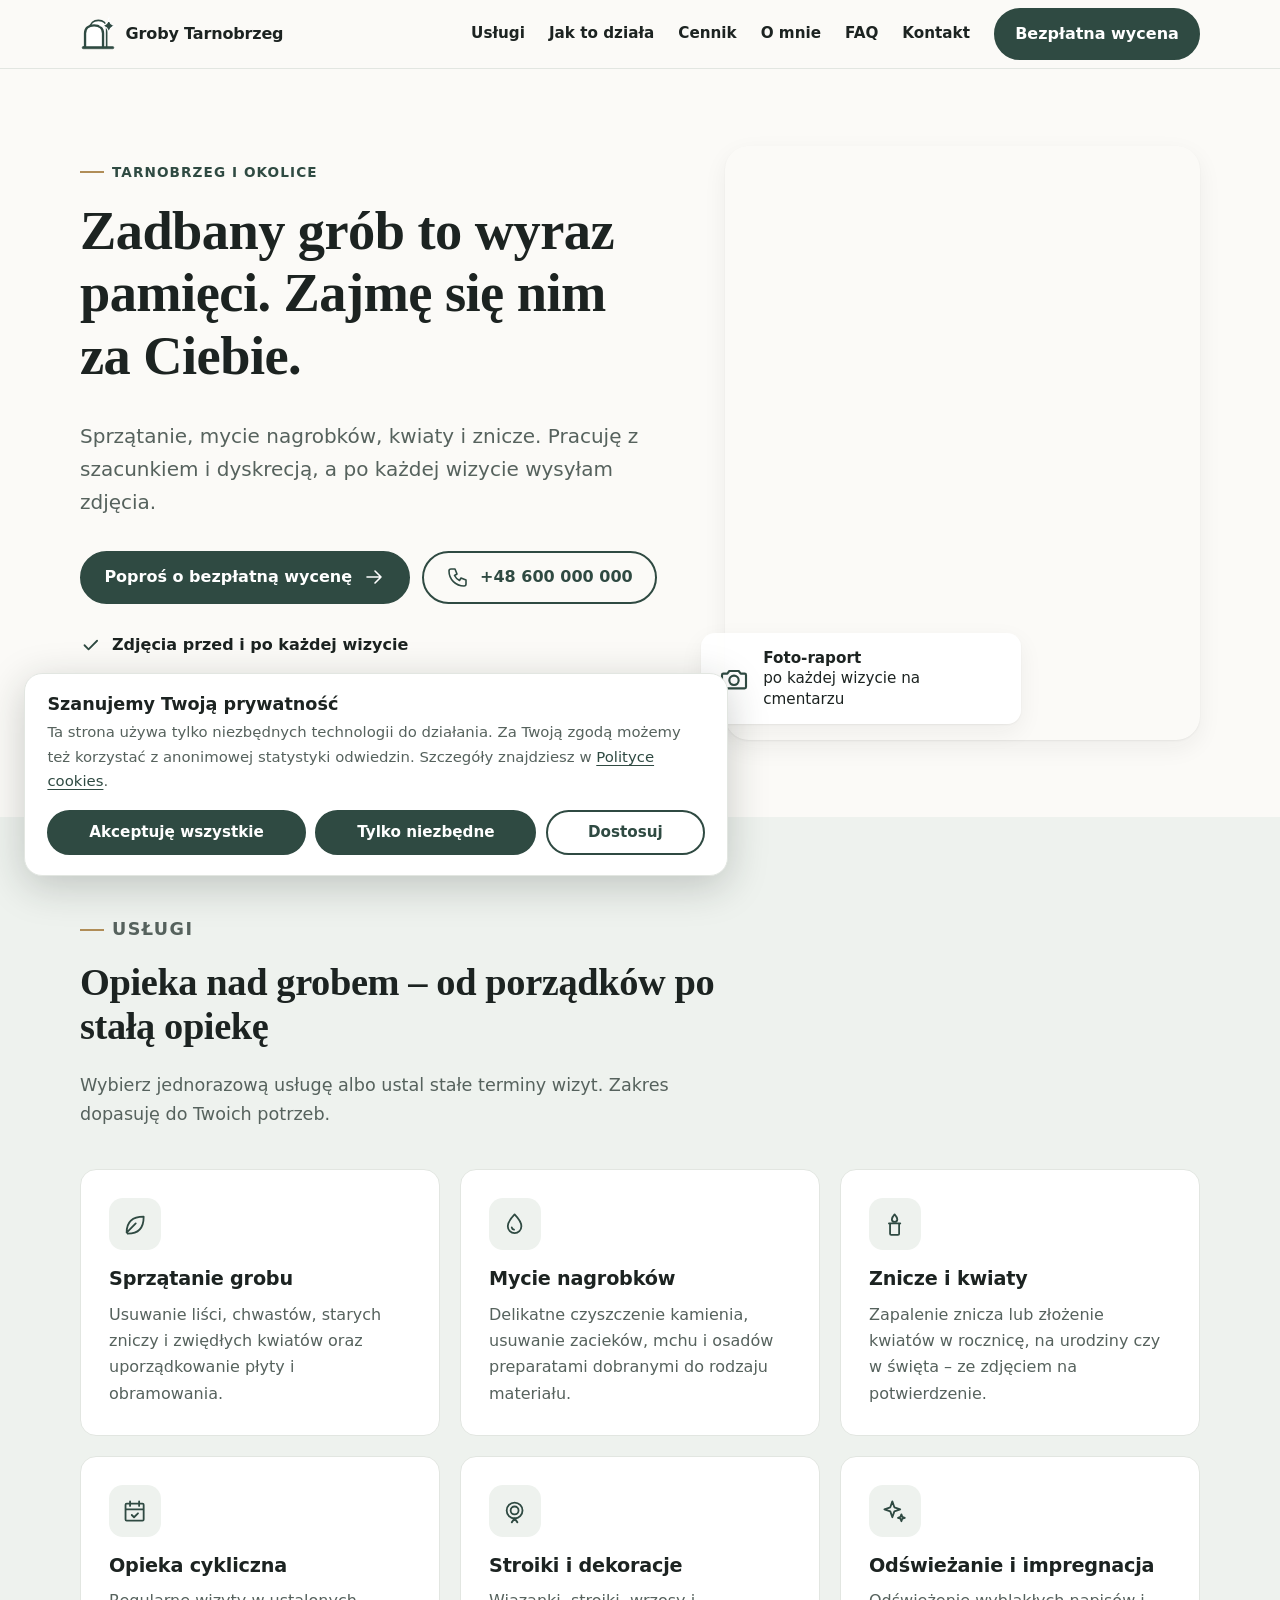
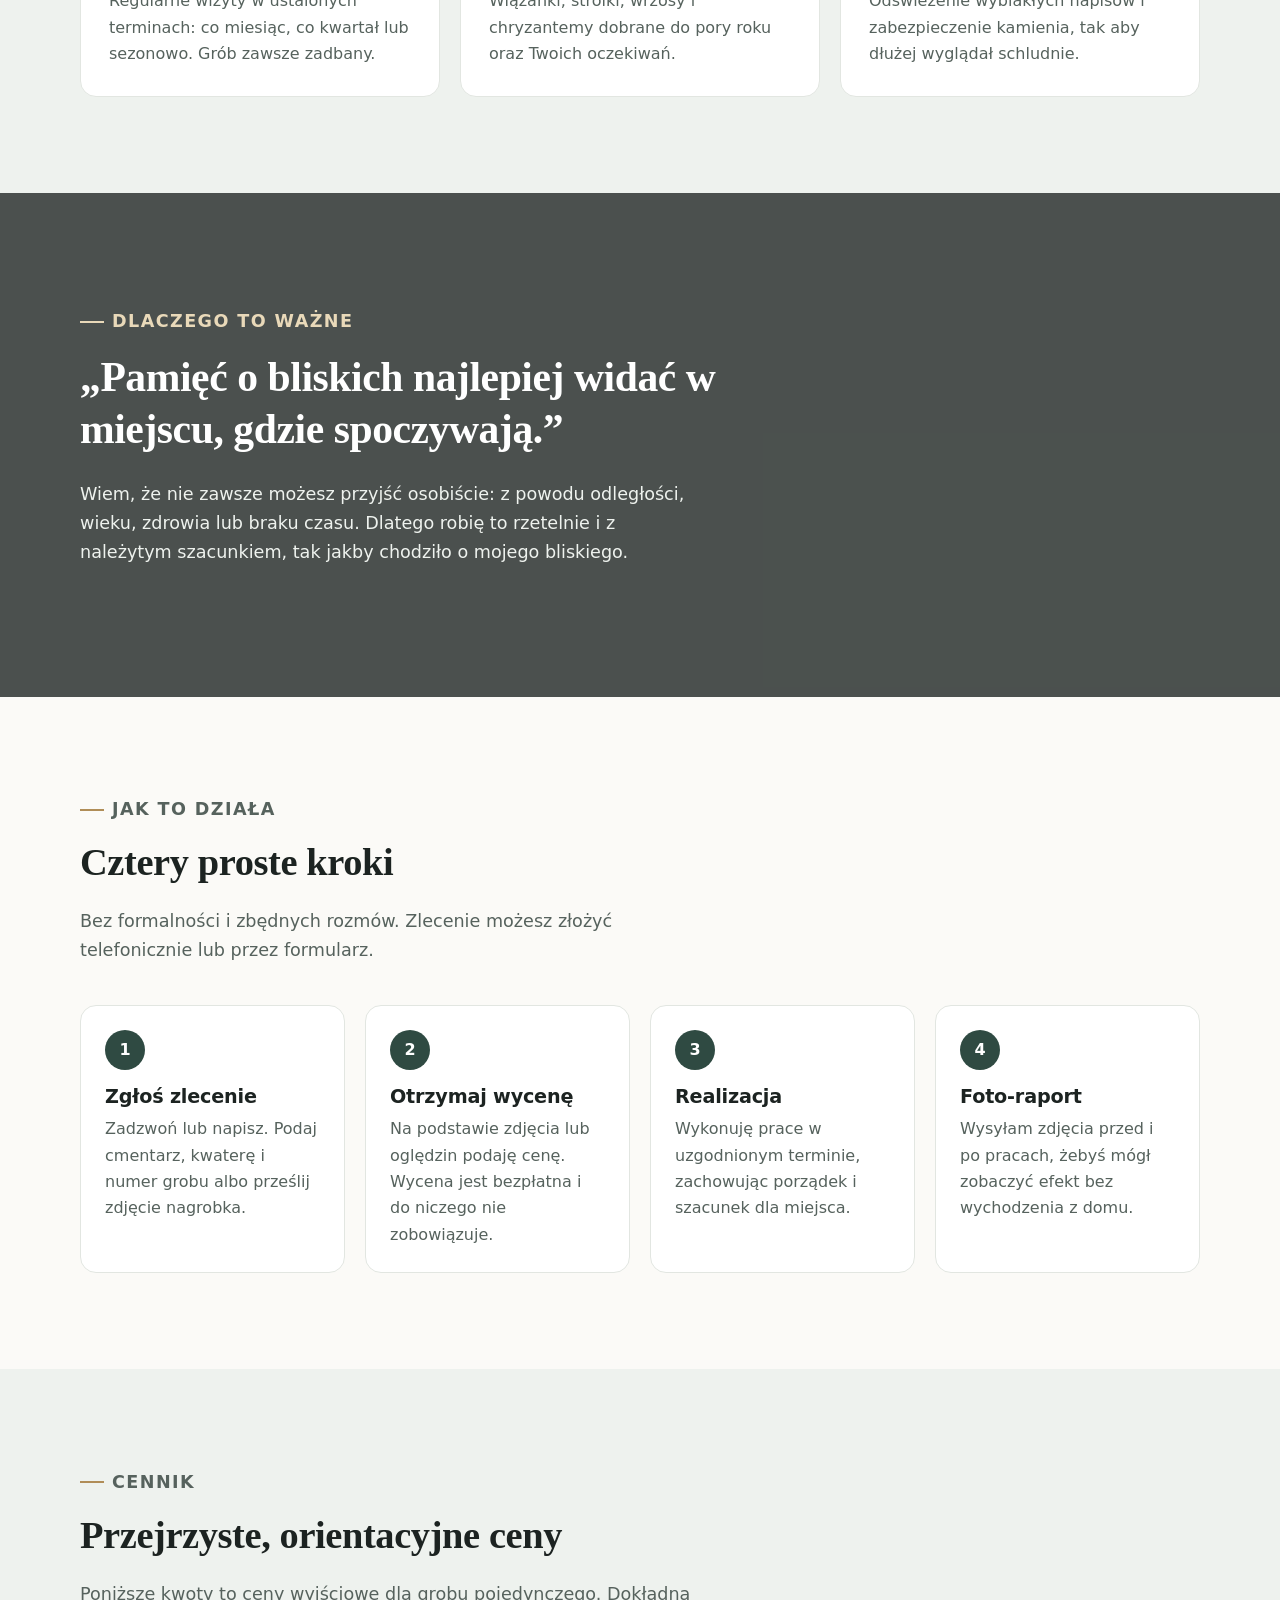
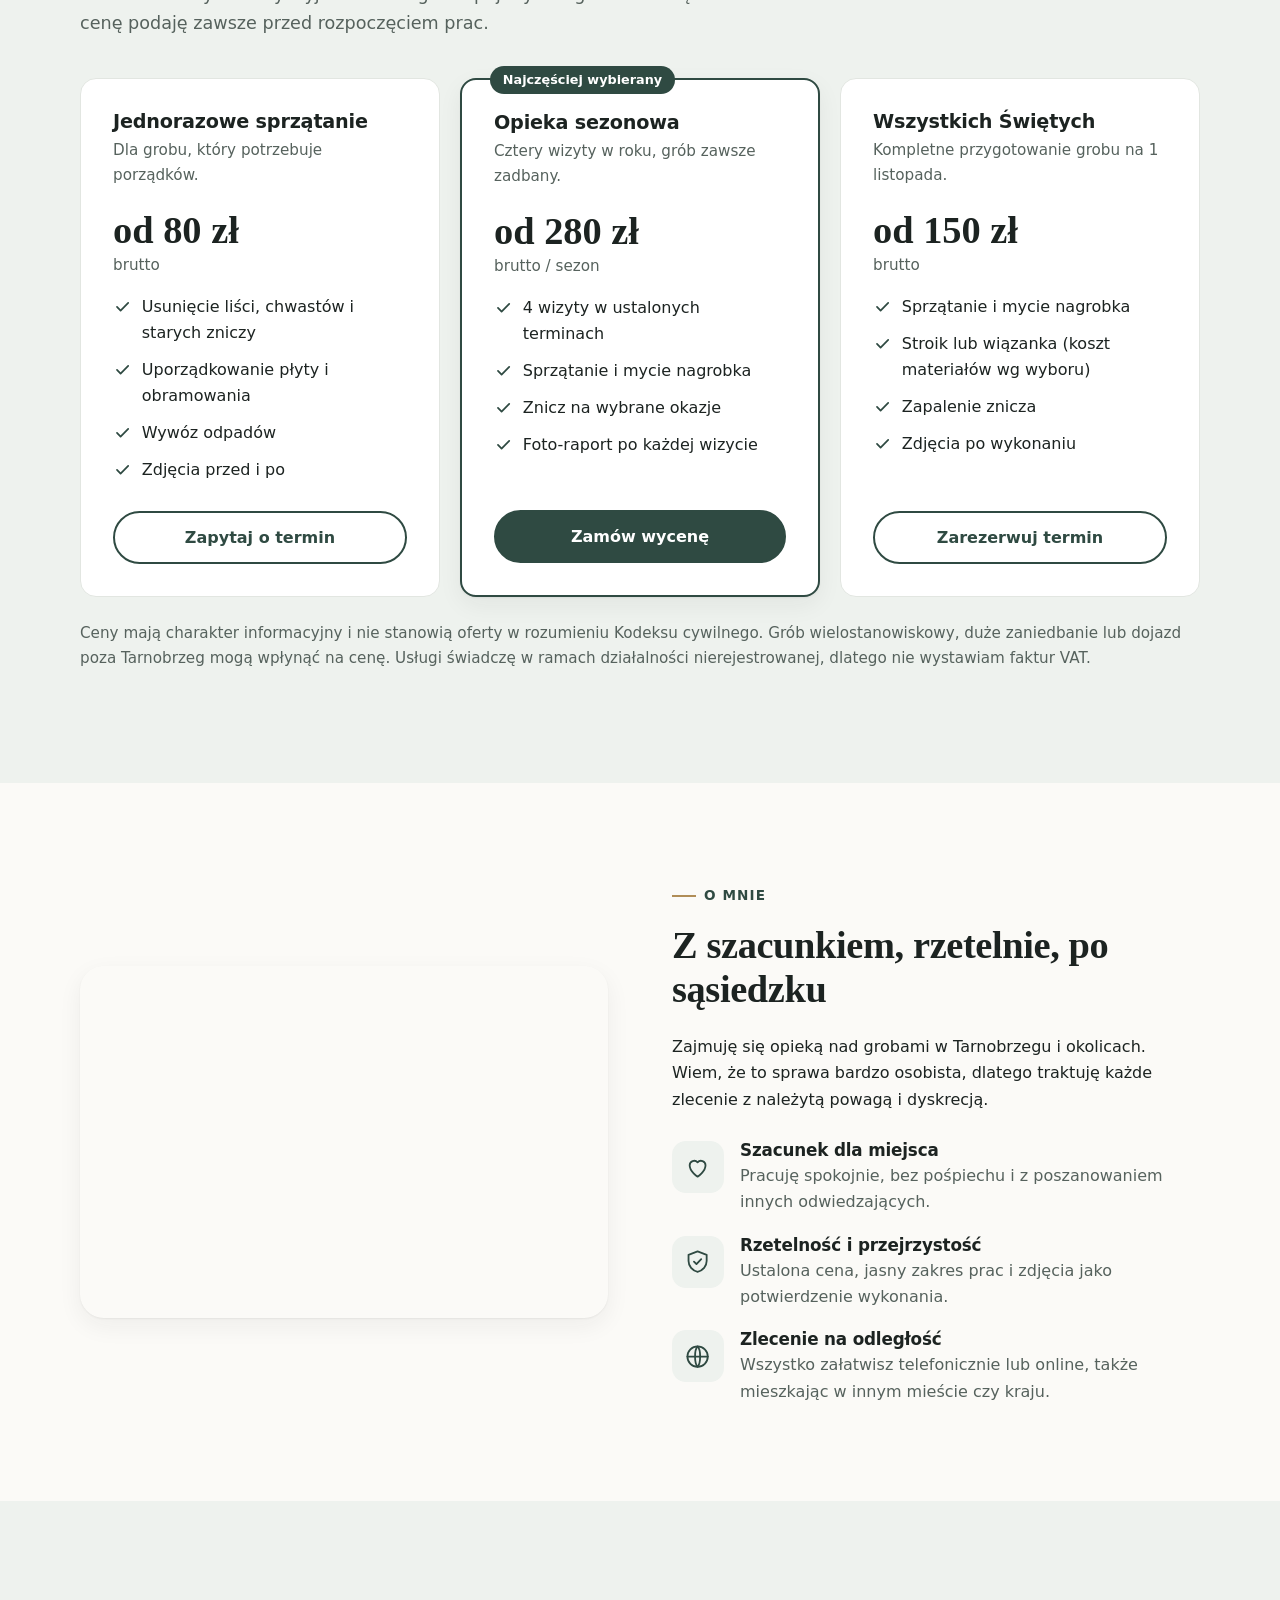
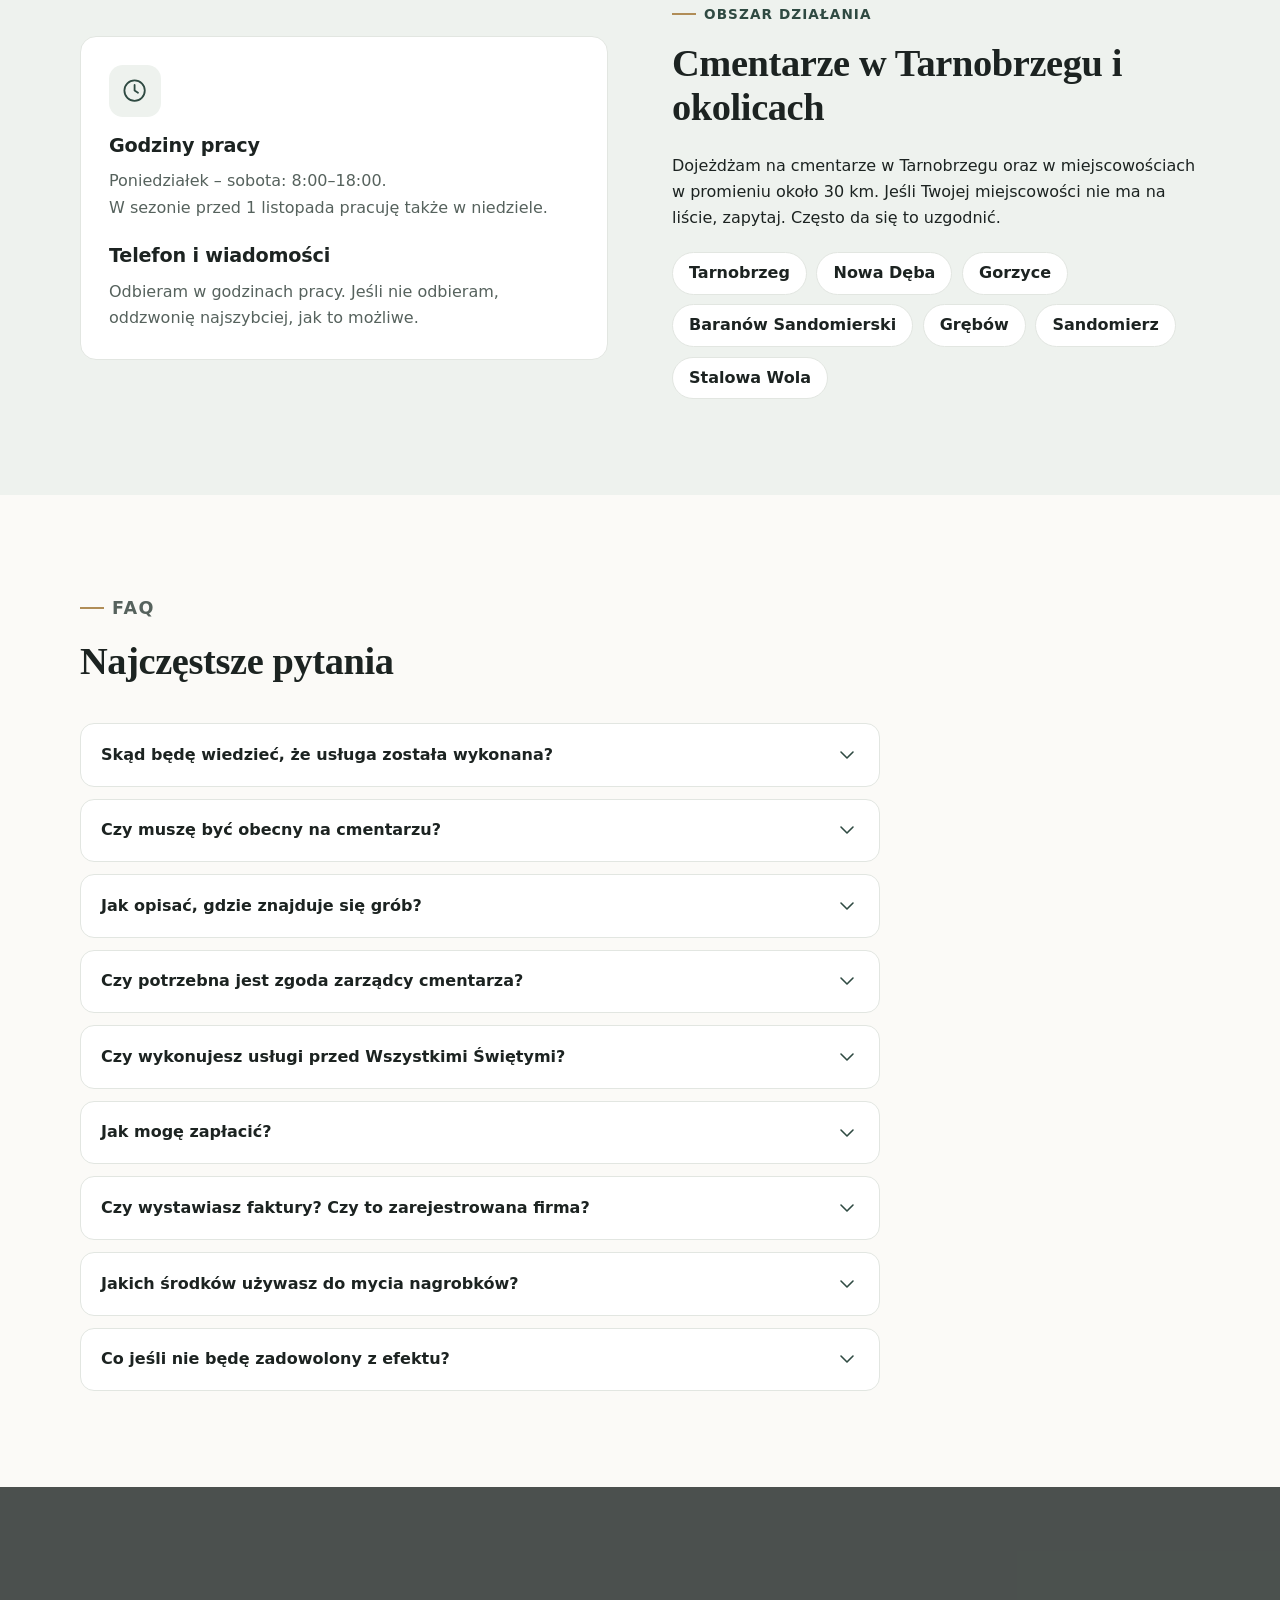
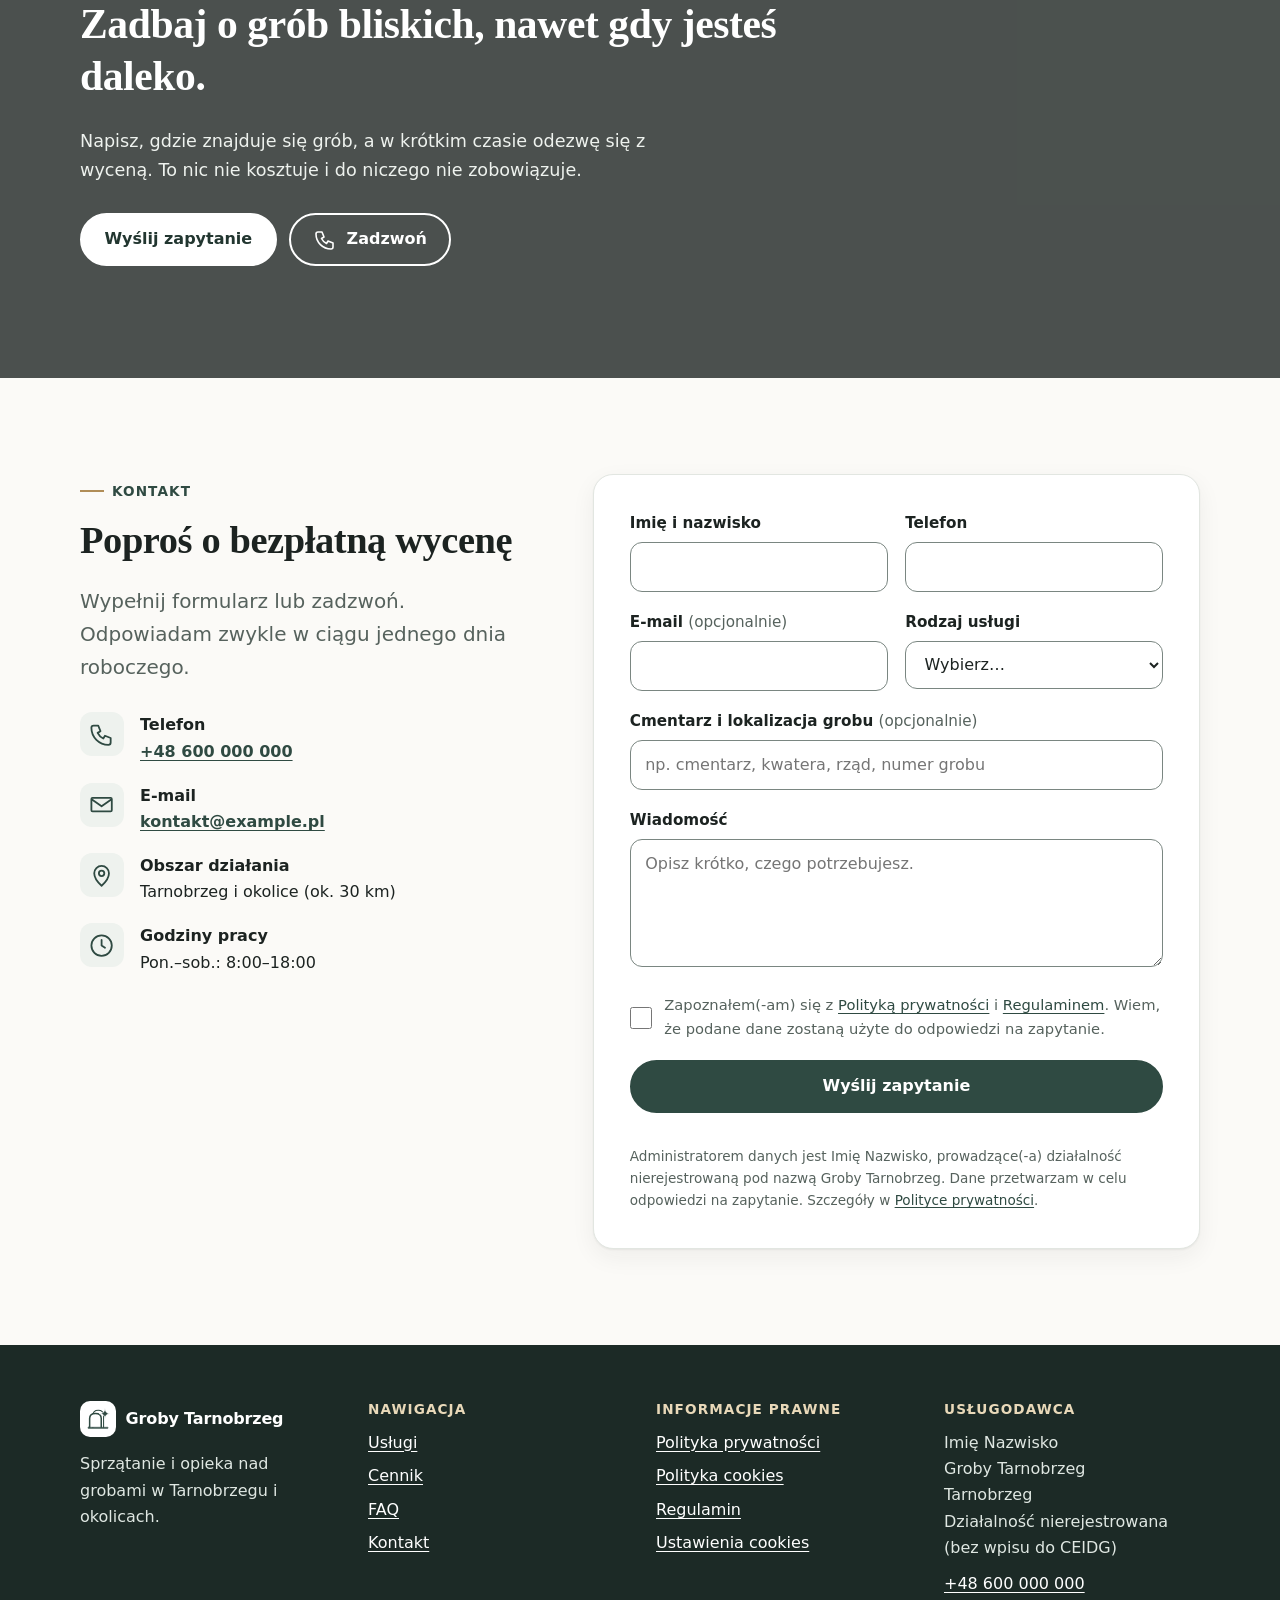
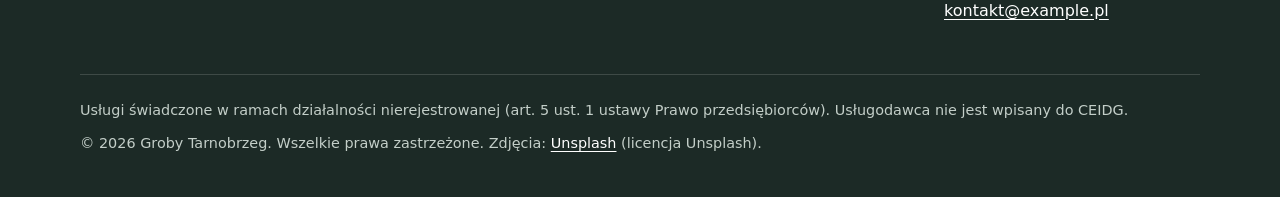
==== index.html @ fbc486ff "Praca nad kwestią działalności nierejestrowanej" ====
<!DOCTYPE html>
<html lang="pl">

<head>
  <meta charset="utf-8">
  <meta name="viewport" content="width=device-width, initial-scale=1">
  <title>Sprzątanie i opieka nad grobami Tarnobrzeg | Groby Tarnobrzeg</title>
  <meta name="description"
    content="Sprzątanie, mycie nagrobków, znicze i kwiaty na cmentarzach w Tarnobrzegu i okolicach. Bezpłatna wycena, zdjęcia przed i po każdej wizycie. Zadzwoń lub napisz.">
  <meta name="robots" content="noindex, nofollow">
  <meta name="theme-color" content="#2f4a42">
  <link rel="canonical" href="https://grobytarnobrzeg.pl/">
  <link rel="icon" href="favicon.svg" type="image/svg+xml">

  <meta property="og:type" content="website">
  <meta property="og:locale" content="pl_PL">
  <meta property="og:site_name" content="Groby Tarnobrzeg">
  <meta property="og:title" content="Sprzątanie i opieka nad grobami – Tarnobrzeg i okolice">
  <meta property="og:description"
    content="Zadbany grób to wyraz pamięci. Sprzątanie, mycie nagrobków, znicze i kwiaty. Zdjęcia po każdej wizycie.">
  <meta property="og:url" content="https://grobytarnobrzeg.pl/">
  <meta property="og:image"
    content="https://images.unsplash.com/photo-1567878151693-c0493e064199?auto=format&amp;fit=crop&amp;q=70&amp;w=1200&amp;h=630">
  <meta property="og:image:alt" content="Nagrobki otoczone kwiatami w świetle zachodzącego słońca">
  <meta name="twitter:card" content="summary_large_image">

  <link rel="preconnect" href="https://images.unsplash.com">
  <link rel="preload" as="image"
    href="https://images.unsplash.com/photo-1567878151693-c0493e064199?auto=format&amp;fit=crop&amp;q=70&amp;w=800&amp;h=1000"
    imagesrcset="https://images.unsplash.com/photo-1567878151693-c0493e064199?auto=format&amp;fit=crop&amp;q=70&amp;w=480&amp;h=600 480w, https://images.unsplash.com/photo-1567878151693-c0493e064199?auto=format&amp;fit=crop&amp;q=70&amp;w=800&amp;h=1000 800w, https://images.unsplash.com/photo-1567878151693-c0493e064199?auto=format&amp;fit=crop&amp;q=70&amp;w=1100&amp;h=1375 1100w"
    imagesizes="(min-width: 56rem) 40vw, 92vw" fetchpriority="high">
  <link rel="stylesheet" href="css/style.css?v=1">
  <script>document.documentElement.classList.add('js');</script>

  <script type="application/ld+json">
  {
    "@context": "https://schema.org",
    "@graph": [
      {
        "@type": "LocalBusiness",
        "@id": "https://grobytarnobrzeg.pl/#firma",
                "name": "Groby Tarnobrzeg",
        "description": "Sprzątanie, mycie i opieka nad grobami w Tarnobrzegu i okolicach.",
        "url": "https://grobytarnobrzeg.pl/",
        "telephone": "+48600000000",
        "email": "kontakt@example.pl",
        "image": "https://images.unsplash.com/photo-1567878151693-c0493e064199?auto=format&fit=crop&q=70&w=1200&h=630",
        "address": {
          "@type": "PostalAddress",
          "streetAddress": "ul. Przykładowa 1",
          "postalCode": "39-400",
          "addressLocality": "Tarnobrzeg",
          "addressCountry": "PL"
        },
        "areaServed": [
          {"@type": "City", "name": "Tarnobrzeg"},
          {"@type": "City", "name": "Sandomierz"},
          {"@type": "City", "name": "Stalowa Wola"},
          {"@type": "City", "name": "Nowa Dęba"}
        ],
        "openingHoursSpecification": [
          {"@type": "OpeningHoursSpecification", "dayOfWeek": ["Monday","Tuesday","Wednesday","Thursday","Friday","Saturday"], "opens": "08:00", "closes": "18:00"}
        ],
        "makesOffer": [
          {"@type": "Offer", "itemOffered": {"@type": "Service", "name": "Sprzątanie grobów"}},
          {"@type": "Offer", "itemOffered": {"@type": "Service", "name": "Mycie i czyszczenie nagrobków"}},
          {"@type": "Offer", "itemOffered": {"@type": "Service", "name": "Opieka cykliczna nad grobami"}},
          {"@type": "Offer", "itemOffered": {"@type": "Service", "name": "Znicze, kwiaty i stroiki na grób"}}
        ]
      },
      {
        "@type": "WebSite",
        "@id": "https://grobytarnobrzeg.pl/#strona",
        "url": "https://grobytarnobrzeg.pl/",
                "name": "Groby Tarnobrzeg",
        "inLanguage": "pl-PL"
      },
      {
        "@type": "FAQPage",
        "mainEntity": [
          {"@type": "Question", "name": "Skąd będę wiedzieć, że usługa została wykonana?", "acceptedAnswer": {"@type": "Answer", "text": "Po każdej wizycie wysyłam zdjęcia grobu przed i po pracach – SMS-em, e-mailem lub przez komunikator."}},
          {"@type": "Question", "name": "Czy muszę być obecny na cmentarzu?", "acceptedAnswer": {"@type": "Answer", "text": "Nie. Wystarczy, że podasz lokalizację grobu. Usługę mogę wykonać także dla osób mieszkających daleko lub za granicą."}},
          {"@type": "Question", "name": "Jak opisać, gdzie znajduje się grób?", "acceptedAnswer": {"@type": "Answer", "text": "Podaj nazwę cmentarza oraz kwaterę, rząd i numer grobu. Pomocne jest też zdjęcie nagrobka lub imię i nazwisko osoby pochowanej."}},
          {"@type": "Question", "name": "Czy potrzebna jest zgoda zarządcy cmentarza?", "acceptedAnswer": {"@type": "Answer", "text": "Zwykłe sprzątanie i mycie zazwyczaj jej nie wymaga. Większe prace przy nagrobku mogą wymagać zgody zarządcy – zawsze stosuję się do regulaminu danego cmentarza."}},
          {"@type": "Question", "name": "Czy wykonujesz usługi przed Wszystkimi Świętymi?", "acceptedAnswer": {"@type": "Answer", "text": "Tak, ale terminy w październiku szybko się zapełniają, dlatego warto zgłosić się z wyprzedzeniem."}},
          {"@type": "Question", "name": "Jak mogę zapłacić?", "acceptedAnswer": {"@type": "Answer", "text": "Przelewem, BLIK-iem lub gotówką. Cenę podaję przed rozpoczęciem prac."}},
          {"@type": "Question", "name": "Czy wystawiasz faktury? Czy to zarejestrowana firma?", "acceptedAnswer": {"@type": "Answer", "text": "Usługi świadczę w ramach działalności nierejestrowanej (art. 5 ust. 1 ustawy Prawo przedsiębiorców), bez wpisu do CEIDG, dlatego nie wystawiam faktur VAT. Cenę podaję z góry, a ostateczna kwota nie ulega zwiększeniu o dodatkowe podatki."}},
          {"@type": "Question", "name": "Jakich środków używasz do mycia nagrobków?", "acceptedAnswer": {"@type": "Answer", "text": "Delikatnych preparatów dobranych do rodzaju kamienia, bez agresywnych substancji, które mogłyby go uszkodzić."}},
          {"@type": "Question", "name": "Co jeśli nie będę zadowolony z efektu?", "acceptedAnswer": {"@type": "Answer", "text": "Napisz lub zadzwoń – poprawię to, co wymaga poprawy, lub rozpatrzę reklamację zgodnie z regulaminem."}}
        ]
      }
    ]
  }
  </script>
</head>

<body class="has-callbar">
  <a class="skip" href="#main">Przejdź do treści</a>

  <svg class="sprite" aria-hidden="true" focusable="false" xmlns="http://www.w3.org/2000/svg">
    <symbol id="i-logo" viewBox="0 0 100 100">
      <path d="M28 86V34C28 20 38 12 51 12C64 12 74 20 74 34V86" style="fill: var(--surface)" stroke="currentColor" stroke-width="4.5" stroke-linejoin="round" />
      <path d="M14 86V48C14 34 24 26 39 26C54 26 64 34 64 48V86" style="fill: var(--surface)" stroke="currentColor" stroke-width="6.5" stroke-linejoin="round" />
      <rect x="6" y="85" width="88" height="6" rx="3" fill="currentColor" />
      <path d="M80 16Q80 27 91 27Q80 27 80 38Q80 27 69 27Q80 27 80 16Z" fill="currentColor" stroke="#ffffff" stroke-width="1.5" transform="translate(80 27) scale(2.2) translate(-80 -27)" />
    </symbol>
    <symbol id="i-menu" viewBox="0 0 24 24">
      <path d="M4 7h16M4 12h16M4 17h16" />
    </symbol>
    <symbol id="i-close" viewBox="0 0 24 24">
      <path d="M6 6l12 12M18 6L6 18" />
    </symbol>
    <symbol id="i-arrow" viewBox="0 0 24 24">
      <path d="M5 12h14M13 6l6 6-6 6" />
    </symbol>
    <symbol id="i-chevron" viewBox="0 0 24 24">
      <path d="M6 9l6 6 6-6" />
    </symbol>
    <symbol id="i-check" viewBox="0 0 24 24">
      <path d="M5 12.5l4.5 4.5L19 7.5" />
    </symbol>
    <symbol id="i-phone" viewBox="0 0 24 24">
      <path d="M5 4h4l2 5-2.5 1.5a11 11 0 0 0 5 5L15 13l5 2v4a2 2 0 0 1-2 2A15 15 0 0 1 3 6a2 2 0 0 1 2-2z" />
    </symbol>
    <symbol id="i-mail" viewBox="0 0 24 24">
      <path d="M4 6h16a1 1 0 0 1 1 1v10a1 1 0 0 1-1 1H4a1 1 0 0 1-1-1V7a1 1 0 0 1 1-1zM3.5 7.5l8.5 6 8.5-6" />
    </symbol>
    <symbol id="i-pin" viewBox="0 0 24 24">
      <path d="M12 21s-6.5-5.7-6.5-11a6.5 6.5 0 0 1 13 0c0 5.3-6.5 11-6.5 11z" />
      <circle cx="12" cy="10" r="2.4" />
    </symbol>
    <symbol id="i-clock" viewBox="0 0 24 24">
      <circle cx="12" cy="12" r="9" />
      <path d="M12 7v5l3 2" />
    </symbol>
    <symbol id="i-leaf" viewBox="0 0 24 24">
      <path d="M5 19c0-9 5-14 15-14 0 10-5 15-14 15M5 19l8-8" />
    </symbol>
    <symbol id="i-drop" viewBox="0 0 24 24">
      <path d="M12 3s6 6.2 6 10.5a6 6 0 0 1-12 0C6 9.2 12 3 12 3z" />
      <path d="M9.5 14.5a2.7 2.7 0 0 0 2 2" />
    </symbol>
    <symbol id="i-candle" viewBox="0 0 24 24">
      <path d="M8 11h8v9a1 1 0 0 1-1 1H9a1 1 0 0 1-1-1zM7 11h10" />
      <path d="M12 3c1.6 1.8 2.4 3 2.4 4.2a2.4 2.4 0 0 1-4.8 0C9.6 6 10.4 4.8 12 3z" />
    </symbol>
    <symbol id="i-calendar" viewBox="0 0 24 24">
      <path
        d="M5 5h14a1 1 0 0 1 1 1v13a1 1 0 0 1-1 1H5a1 1 0 0 1-1-1V6a1 1 0 0 1 1-1zM4 10h16M8 3v4M16 3v4M9.5 15l2 2 3.5-3.5" />
    </symbol>
    <symbol id="i-wreath" viewBox="0 0 24 24">
      <circle cx="12" cy="11" r="7" />
      <circle cx="12" cy="11" r="3.5" />
      <path d="M12 18l-2.5 3.5M12 18l2.5 3.5" />
    </symbol>
    <symbol id="i-sparkle" viewBox="0 0 24 24">
      <path
        d="M10 3l1.8 5.2L17 10l-5.2 1.8L10 17l-1.8-5.2L3 10l5.2-1.8zM18 14.5l.8 2.2 2.2.8-2.2.8-.8 2.2-.8-2.2-2.2-.8 2.2-.8z" />
    </symbol>
    <symbol id="i-camera" viewBox="0 0 24 24">
      <path d="M4 8h3l1.5-2h7L17 8h3a1 1 0 0 1 1 1v9a1 1 0 0 1-1 1H4a1 1 0 0 1-1-1V9a1 1 0 0 1 1-1z" />
      <circle cx="12" cy="13" r="3.5" />
    </symbol>
    <symbol id="i-shield" viewBox="0 0 24 24">
      <path d="M12 3l8 3v5.5c0 4.5-3.3 8.3-8 9.5-4.7-1.2-8-5-8-9.5V6zM8.8 12l2.2 2.2 4.2-4.4" />
    </symbol>
    <symbol id="i-heart" viewBox="0 0 24 24">
      <path d="M12 20s-7-4.4-7-10a4 4 0 0 1 7-2.6A4 4 0 0 1 19 10c0 5.6-7 10-7 10z" />
    </symbol>
    <symbol id="i-globe" viewBox="0 0 24 24">
      <circle cx="12" cy="12" r="9" />
      <path d="M3 12h18M12 3c3 3 3 15 0 18M12 3c-3 3-3 15 0 18" />
    </symbol>
  </svg>

  <header class="site-header">
    <div class="container header-inner">
      <a class="brand" href="index.html" aria-label="Groby Tarnobrzeg – strona główna">
        <svg class="icon brand-logo" aria-hidden="true">
          <use href="#i-logo" />
        </svg>
        <span>Groby Tarnobrzeg</span>
      </a>
      <button class="nav-toggle" type="button" aria-expanded="false" aria-controls="menu" aria-label="Menu">
        <svg class="icon i-open" aria-hidden="true">
          <use href="#i-menu" />
        </svg>
        <svg class="icon i-close" aria-hidden="true">
          <use href="#i-close" />
        </svg>
      </button>
      <nav id="menu" class="nav" aria-label="Menu główne">
        <a href="#uslugi">Usługi</a>
        <a href="#jak-to-dziala">Jak to działa</a>
        <a href="#cennik">Cennik</a>
        <a href="#o-mnie">O mnie</a>
        <a href="#faq">FAQ</a>
        <a href="#kontakt">Kontakt</a>
        <a class="btn btn-primary" href="#kontakt">Bezpłatna wycena</a>
      </nav>
    </div>
  </header>

  <main id="main">
    <section class="hero" aria-labelledby="hero-title">
      <div class="container hero-grid">
        <div>
          <p class="eyebrow">Tarnobrzeg i okolice</p>
          <h1 id="hero-title">Zadbany grób to wyraz pamięci. Zajmę się nim za Ciebie.</h1>
          <p class="lead">Sprzątanie, mycie nagrobków, kwiaty i znicze. Pracuję z szacunkiem i dyskrecją, a po każdej
            wizycie wysyłam zdjęcia.</p>
          <div class="hero-actions">
            <a class="btn btn-primary" href="#kontakt">Poproś o bezpłatną wycenę <svg class="icon" aria-hidden="true">
                <use href="#i-arrow" />
              </svg></a>
            <a class="btn" href="tel:+48600000000"><svg class="icon" aria-hidden="true">
                <use href="#i-phone" />
              </svg> +48 600 000 000</a>
          </div>
          <ul class="checks">
            <li><svg class="icon" aria-hidden="true">
                <use href="#i-check" />
              </svg> Zdjęcia przed i po każdej wizycie</li>
            <li><svg class="icon" aria-hidden="true">
                <use href="#i-check" />
              </svg> Cena ustalona z góry, bez niespodzianek</li>
            <li><svg class="icon" aria-hidden="true">
                <use href="#i-check" />
              </svg> Także dla osób mieszkających daleko</li>
          </ul>
        </div>
        <div class="hero-media">
          <img
            src="https://images.unsplash.com/photo-1567878151693-c0493e064199?auto=format&amp;fit=crop&amp;q=70&amp;w=800&amp;h=1000"
            srcset="https://images.unsplash.com/photo-1567878151693-c0493e064199?auto=format&amp;fit=crop&amp;q=70&amp;w=480&amp;h=600 480w, https://images.unsplash.com/photo-1567878151693-c0493e064199?auto=format&amp;fit=crop&amp;q=70&amp;w=800&amp;h=1000 800w, https://images.unsplash.com/photo-1567878151693-c0493e064199?auto=format&amp;fit=crop&amp;q=70&amp;w=1100&amp;h=1375 1100w"
            sizes="(min-width: 56rem) 40vw, 92vw" width="800" height="1000" fetchpriority="high" decoding="async"
            alt="Stare nagrobki wśród polnych kwiatów w świetle zachodzącego słońca">
          <div class="hero-badge">
            <svg class="icon" aria-hidden="true">
              <use href="#i-camera" />
            </svg>
            <span><strong>Foto-raport</strong><br>po każdej wizycie na cmentarzu</span>
          </div>
        </div>
      </div>
    </section>

    <section id="uslugi" class="section section-sage" aria-labelledby="uslugi-title">
      <div class="container">
        <div class="section-head">
          <p class="eyebrow">Usługi</p>
          <h2 id="uslugi-title">Opieka nad grobem – od porządków po stałą opiekę</h2>
          <p>Wybierz jednorazową usługę albo ustal stałe terminy wizyt. Zakres dopasuję do Twoich potrzeb.</p>
        </div>
        <div class="grid">
          <article class="card">
            <div class="card-icon"><svg class="icon" aria-hidden="true">
                <use href="#i-leaf" />
              </svg></div>
            <h3>Sprzątanie grobu</h3>
            <p>Usuwanie liści, chwastów, starych zniczy i zwiędłych kwiatów oraz uporządkowanie płyty i obramowania.</p>
          </article>
          <article class="card">
            <div class="card-icon"><svg class="icon" aria-hidden="true">
                <use href="#i-drop" />
              </svg></div>
            <h3>Mycie nagrobków</h3>
            <p>Delikatne czyszczenie kamienia, usuwanie zacieków, mchu i osadów preparatami dobranymi do rodzaju
              materiału.</p>
          </article>
          <article class="card">
            <div class="card-icon"><svg class="icon" aria-hidden="true">
                <use href="#i-candle" />
              </svg></div>
            <h3>Znicze i kwiaty</h3>
            <p>Zapalenie znicza lub złożenie kwiatów w rocznicę, na urodziny czy w święta – ze zdjęciem na
              potwierdzenie.</p>
          </article>
          <article class="card">
            <div class="card-icon"><svg class="icon" aria-hidden="true">
                <use href="#i-calendar" />
              </svg></div>
            <h3>Opieka cykliczna</h3>
            <p>Regularne wizyty w ustalonych terminach: co miesiąc, co kwartał lub sezonowo. Grób zawsze zadbany.</p>
          </article>
          <article class="card">
            <div class="card-icon"><svg class="icon" aria-hidden="true">
                <use href="#i-wreath" />
              </svg></div>
            <h3>Stroiki i dekoracje</h3>
            <p>Wiązanki, stroiki, wrzosy i chryzantemy dobrane do pory roku oraz Twoich oczekiwań.</p>
          </article>
          <article class="card">
            <div class="card-icon"><svg class="icon" aria-hidden="true">
                <use href="#i-sparkle" />
              </svg></div>
            <h3>Odświeżanie i impregnacja</h3>
            <p>Odświeżenie wyblakłych napisów i zabezpieczenie kamienia, tak aby dłużej wyglądał schludnie.</p>
          </article>
        </div>
      </div>
    </section>

    <section class="band on-dark" aria-labelledby="band-title">
      <img src="https://images.unsplash.com/photo-1476873282730-9018f17bdf4e?auto=format&amp;q=60&amp;w=1200"
        srcset="https://images.unsplash.com/photo-1476873282730-9018f17bdf4e?auto=format&amp;q=60&amp;w=800 800w, https://images.unsplash.com/photo-1476873282730-9018f17bdf4e?auto=format&amp;q=60&amp;w=1200 1200w, https://images.unsplash.com/photo-1476873282730-9018f17bdf4e?auto=format&amp;q=60&amp;w=1800 1800w"
        sizes="100vw" width="1800" height="1200" loading="lazy" decoding="async" alt="">
      <div class="container">
        <p class="eyebrow">Dlaczego to ważne</p>
        <h2 id="band-title" class="band-quote">„Pamięć o bliskich najlepiej widać w miejscu, gdzie spoczywają.”</h2>
        <p>Wiem, że nie zawsze możesz przyjść osobiście: z powodu odległości, wieku, zdrowia lub braku czasu. Dlatego
          robię to rzetelnie i z należytym szacunkiem, tak jakby chodziło o mojego bliskiego.</p>
      </div>
    </section>

    <section id="jak-to-dziala" class="section" aria-labelledby="kroki-title">
      <div class="container">
        <div class="section-head">
          <p class="eyebrow">Jak to działa</p>
          <h2 id="kroki-title">Cztery proste kroki</h2>
          <p>Bez formalności i zbędnych rozmów. Zlecenie możesz złożyć telefonicznie lub przez formularz.</p>
        </div>
        <ol class="steps">
          <li>
            <h3>Zgłoś zlecenie</h3>
            <p>Zadzwoń lub napisz. Podaj cmentarz, kwaterę i numer grobu albo prześlij zdjęcie nagrobka.</p>
          </li>
          <li>
            <h3>Otrzymaj wycenę</h3>
            <p>Na podstawie zdjęcia lub oględzin podaję cenę. Wycena jest bezpłatna i do niczego nie zobowiązuje.</p>
          </li>
          <li>
            <h3>Realizacja</h3>
            <p>Wykonuję prace w uzgodnionym terminie, zachowując porządek i szacunek dla miejsca.</p>
          </li>
          <li>
            <h3>Foto-raport</h3>
            <p>Wysyłam zdjęcia przed i po pracach, żebyś mógł zobaczyć efekt bez wychodzenia z domu.</p>
          </li>
        </ol>
      </div>
    </section>

    <section id="cennik" class="section section-sage" aria-labelledby="cennik-title">
      <div class="container">
        <div class="section-head">
          <p class="eyebrow">Cennik</p>
          <h2 id="cennik-title">Przejrzyste, orientacyjne ceny</h2>
          <p>Poniższe kwoty to ceny wyjściowe dla grobu pojedynczego. Dokładną cenę podaję zawsze przed rozpoczęciem
            prac.</p>
        </div>
        <div class="pricing">
          <article class="plan">
            <h3>Jednorazowe sprzątanie</h3>
            <p class="desc">Dla grobu, który potrzebuje porządków.</p>
            <p class="price">od 80 zł <small>brutto</small></p>
            <ul>
              <li><svg class="icon" aria-hidden="true">
                  <use href="#i-check" />
                </svg> Usunięcie liści, chwastów i starych zniczy</li>
              <li><svg class="icon" aria-hidden="true">
                  <use href="#i-check" />
                </svg> Uporządkowanie płyty i obramowania</li>
              <li><svg class="icon" aria-hidden="true">
                  <use href="#i-check" />
                </svg> Wywóz odpadów</li>
              <li><svg class="icon" aria-hidden="true">
                  <use href="#i-check" />
                </svg> Zdjęcia przed i po</li>
            </ul>
            <a class="btn" href="#kontakt">Zapytaj o termin</a>
          </article>
          <article class="plan featured">
            <span class="plan-tag">Najczęściej wybierany</span>
            <h3>Opieka sezonowa</h3>
            <p class="desc">Cztery wizyty w roku, grób zawsze zadbany.</p>
            <p class="price">od 280 zł <small>brutto / sezon</small></p>
            <ul>
              <li><svg class="icon" aria-hidden="true">
                  <use href="#i-check" />
                </svg> 4 wizyty w ustalonych terminach</li>
              <li><svg class="icon" aria-hidden="true">
                  <use href="#i-check" />
                </svg> Sprzątanie i mycie nagrobka</li>
              <li><svg class="icon" aria-hidden="true">
                  <use href="#i-check" />
                </svg> Znicz na wybrane okazje</li>
              <li><svg class="icon" aria-hidden="true">
                  <use href="#i-check" />
                </svg> Foto-raport po każdej wizycie</li>
            </ul>
            <a class="btn btn-primary" href="#kontakt">Zamów wycenę</a>
          </article>
          <article class="plan">
            <h3>Wszystkich Świętych</h3>
            <p class="desc">Kompletne przygotowanie grobu na 1 listopada.</p>
            <p class="price">od 150 zł <small>brutto</small></p>
            <ul>
              <li><svg class="icon" aria-hidden="true">
                  <use href="#i-check" />
                </svg> Sprzątanie i mycie nagrobka</li>
              <li><svg class="icon" aria-hidden="true">
                  <use href="#i-check" />
                </svg> Stroik lub wiązanka (koszt materiałów wg wyboru)</li>
              <li><svg class="icon" aria-hidden="true">
                  <use href="#i-check" />
                </svg> Zapalenie znicza</li>
              <li><svg class="icon" aria-hidden="true">
                  <use href="#i-check" />
                </svg> Zdjęcia po wykonaniu</li>
            </ul>
            <a class="btn" href="#kontakt">Zarezerwuj termin</a>
          </article>
        </div>
        <p class="note">Ceny mają charakter informacyjny i nie stanowią oferty w rozumieniu Kodeksu cywilnego. Grób
          wielostanowiskowy, duże zaniedbanie lub dojazd poza Tarnobrzeg mogą wpłynąć na cenę. Usługi świadczę w ramach działalności nierejestrowanej, dlatego
          nie wystawiam faktur VAT.</p>
      </div>
    </section>

    <section id="o-mnie" class="section" aria-labelledby="omnie-title">
      <div class="container split">
        <img
          src="https://images.unsplash.com/photo-1598146621261-7cdbb2b30d4b?auto=format&amp;fit=crop&amp;q=70&amp;w=800&amp;h=533"
          srcset="https://images.unsplash.com/photo-1598146621261-7cdbb2b30d4b?auto=format&amp;fit=crop&amp;q=70&amp;w=480&amp;h=320 480w, https://images.unsplash.com/photo-1598146621261-7cdbb2b30d4b?auto=format&amp;fit=crop&amp;q=70&amp;w=800&amp;h=533 800w, https://images.unsplash.com/photo-1598146621261-7cdbb2b30d4b?auto=format&amp;fit=crop&amp;q=70&amp;w=1100&amp;h=733 1100w"
          sizes="(min-width: 56rem) 45vw, 92vw" width="800" height="533" loading="lazy" decoding="async"
          alt="Pastelowe kwiaty ułożone na kamiennym nagrobku z napisem „In loving memory”">
        <div>
          <p class="eyebrow">O mnie</p>
          <h2 id="omnie-title">Z szacunkiem, rzetelnie, po sąsiedzku</h2>
          <p>Zajmuję się opieką nad grobami w Tarnobrzegu i okolicach. Wiem, że to sprawa bardzo osobista, dlatego
            traktuję każde zlecenie z należytą powagą i dyskrecją.</p>
          <div class="values">
            <div class="value">
              <div class="card-icon"><svg class="icon" aria-hidden="true">
                  <use href="#i-heart" />
                </svg></div>
              <div>
                <h3>Szacunek dla miejsca</h3>
                <p>Pracuję spokojnie, bez pośpiechu i z poszanowaniem innych odwiedzających.</p>
              </div>
            </div>
            <div class="value">
              <div class="card-icon"><svg class="icon" aria-hidden="true">
                  <use href="#i-shield" />
                </svg></div>
              <div>
                <h3>Rzetelność i przejrzystość</h3>
                <p>Ustalona cena, jasny zakres prac i zdjęcia jako potwierdzenie wykonania.</p>
              </div>
            </div>
            <div class="value">
              <div class="card-icon"><svg class="icon" aria-hidden="true">
                  <use href="#i-globe" />
                </svg></div>
              <div>
                <h3>Zlecenie na odległość</h3>
                <p>Wszystko załatwisz telefonicznie lub online, także mieszkając w innym mieście czy kraju.</p>
              </div>
            </div>
          </div>
        </div>
      </div>
    </section>

    <section id="obszar" class="section section-sage" aria-labelledby="obszar-title">
      <div class="container split reverse">
        <div>
          <p class="eyebrow">Obszar działania</p>
          <h2 id="obszar-title">Cmentarze w Tarnobrzegu i okolicach</h2>
          <p>Dojeżdżam na cmentarze w Tarnobrzegu oraz w miejscowościach w promieniu około 30 km. Jeśli Twojej
            miejscowości nie ma na liście, zapytaj. Często da się to uzgodnić.</p>
          <ul class="tags" aria-label="Miejscowości">
            <li>Tarnobrzeg</li>
            <li>Nowa Dęba</li>
            <li>Gorzyce</li>
            <li>Baranów Sandomierski</li>
            <li>Grębów</li>
            <li>Sandomierz</li>
            <li>Stalowa Wola</li>
          </ul>
        </div>
        <div class="card">
          <div class="card-icon"><svg class="icon" aria-hidden="true">
              <use href="#i-clock" />
            </svg></div>
          <h3>Godziny pracy</h3>
          <p>Poniedziałek – sobota: 8:00–18:00.<br>W sezonie przed 1 listopada pracuję także w niedziele.</p>
          <h3 class="mt">Telefon i wiadomości</h3>
          <p>Odbieram w godzinach pracy. Jeśli nie odbieram, oddzwonię najszybciej, jak to możliwe.</p>
        </div>
      </div>
    </section>

    <section id="faq" class="section" aria-labelledby="faq-title">
      <div class="container">
        <div class="section-head">
          <p class="eyebrow">FAQ</p>
          <h2 id="faq-title">Najczęstsze pytania</h2>
        </div>
        <div class="faq">
          <details>
            <summary>Skąd będę wiedzieć, że usługa została wykonana? <svg class="icon" aria-hidden="true">
                <use href="#i-chevron" />
              </svg></summary>
            <div>
              <p>Po każdej wizycie wysyłam zdjęcia grobu przed i po pracach – SMS-em, e-mailem lub przez komunikator.
              </p>
            </div>
          </details>
          <details>
            <summary>Czy muszę być obecny na cmentarzu? <svg class="icon" aria-hidden="true">
                <use href="#i-chevron" />
              </svg></summary>
            <div>
              <p>Nie. Wystarczy, że podasz lokalizację grobu. Usługę mogę wykonać także dla osób mieszkających daleko
                lub za granicą.</p>
            </div>
          </details>
          <details>
            <summary>Jak opisać, gdzie znajduje się grób? <svg class="icon" aria-hidden="true">
                <use href="#i-chevron" />
              </svg></summary>
            <div>
              <p>Podaj nazwę cmentarza oraz kwaterę, rząd i numer grobu. Pomocne jest też zdjęcie nagrobka lub imię i
                nazwisko osoby pochowanej.</p>
            </div>
          </details>
          <details>
            <summary>Czy potrzebna jest zgoda zarządcy cmentarza? <svg class="icon" aria-hidden="true">
                <use href="#i-chevron" />
              </svg></summary>
            <div>
              <p>Zwykłe sprzątanie i mycie zazwyczaj jej nie wymaga. Większe prace przy nagrobku mogą wymagać zgody
                zarządcy – zawsze stosuję się do regulaminu danego cmentarza.</p>
            </div>
          </details>
          <details>
            <summary>Czy wykonujesz usługi przed Wszystkimi Świętymi? <svg class="icon" aria-hidden="true">
                <use href="#i-chevron" />
              </svg></summary>
            <div>
              <p>Tak, ale terminy w październiku szybko się zapełniają, dlatego warto zgłosić się z wyprzedzeniem.</p>
            </div>
          </details>
          <details>
            <summary>Jak mogę zapłacić? <svg class="icon" aria-hidden="true">
                <use href="#i-chevron" />
              </svg></summary>
            <div>
              <p>Przelewem, BLIK-iem lub gotówką. Cenę podaję przed rozpoczęciem prac.</p>
            </div>
          </details>
          <details>
            <summary>Czy wystawiasz faktury? Czy to zarejestrowana firma? <svg class="icon" aria-hidden="true">
                <use href="#i-chevron" />
              </svg></summary>
            <div>
              <p>Usługi świadczę w ramach działalności nierejestrowanej (art. 5 ust. 1 ustawy Prawo przedsiębiorców),
                bez wpisu do CEIDG, dlatego nie wystawiam faktur VAT. Cenę podaję z góry, a ostateczna kwota nie ulega
                zwiększeniu o dodatkowe podatki.</p>
            </div>
          </details>
          <details>
            <summary>Jakich środków używasz do mycia nagrobków? <svg class="icon" aria-hidden="true">
                <use href="#i-chevron" />
              </svg></summary>
            <div>
              <p>Delikatnych preparatów dobranych do rodzaju kamienia, bez agresywnych substancji, które mogłyby go
                uszkodzić.</p>
            </div>
          </details>
          <details>
            <summary>Co jeśli nie będę zadowolony z efektu? <svg class="icon" aria-hidden="true">
                <use href="#i-chevron" />
              </svg></summary>
            <div>
              <p>Napisz lub zadzwoń. Poprawię to, co wymaga poprawy, lub rozpatrzę reklamację zgodnie z <a
                  href="regulamin.html">regulaminem</a>.</p>
            </div>
          </details>
        </div>
      </div>
    </section>

    <section class="band on-dark" aria-labelledby="cta-title">
      <img src="https://images.unsplash.com/photo-1561821632-0ac8d40ad4d1?auto=format&amp;q=60&amp;w=1200"
        srcset="https://images.unsplash.com/photo-1561821632-0ac8d40ad4d1?auto=format&amp;q=60&amp;w=800 800w, https://images.unsplash.com/photo-1561821632-0ac8d40ad4d1?auto=format&amp;q=60&amp;w=1200 1200w, https://images.unsplash.com/photo-1561821632-0ac8d40ad4d1?auto=format&amp;q=60&amp;w=1800 1800w"
        sizes="100vw" width="1800" height="1350" loading="lazy" decoding="async" alt="">
      <div class="container">
        <h2 id="cta-title" class="band-quote">Zadbaj o grób bliskich, nawet gdy jesteś daleko.</h2>
        <p>Napisz, gdzie znajduje się grób, a w krótkim czasie odezwę się z wyceną. To nic nie kosztuje i do niczego nie
          zobowiązuje.</p>
        <div class="band-actions">
          <a class="btn btn-light" href="#kontakt">Wyślij zapytanie</a>
          <a class="btn btn-outline-light" href="tel:+48600000000"><svg class="icon" aria-hidden="true">
              <use href="#i-phone" />
            </svg> Zadzwoń</a>
        </div>
      </div>
    </section>

    <section id="kontakt" class="section" aria-labelledby="kontakt-title">
      <div class="container contact-grid">
        <div>
          <p class="eyebrow">Kontakt</p>
          <h2 id="kontakt-title">Poproś o bezpłatną wycenę</h2>
          <p class="lead">Wypełnij formularz lub zadzwoń. Odpowiadam zwykle w ciągu jednego dnia roboczego.</p>
          <ul class="contact-list">
            <li>
              <div class="card-icon"><svg class="icon" aria-hidden="true">
                  <use href="#i-phone" />
                </svg></div>
              <div><strong>Telefon</strong><a href="tel:+48600000000">+48 600 000 000</a></div>
            </li>
            <li>
              <div class="card-icon"><svg class="icon" aria-hidden="true">
                  <use href="#i-mail" />
                </svg></div>
              <div><strong>E-mail</strong><a href="mailto:kontakt@example.pl">kontakt@example.pl</a></div>
            </li>
            <li>
              <div class="card-icon"><svg class="icon" aria-hidden="true">
                  <use href="#i-pin" />
                </svg></div>
              <div><strong>Obszar działania</strong>Tarnobrzeg i okolice (ok. 30 km)</div>
            </li>
            <li>
              <div class="card-icon"><svg class="icon" aria-hidden="true">
                  <use href="#i-clock" />
                </svg></div>
              <div><strong>Godziny pracy</strong>Pon.–sob.: 8:00–18:00</div>
            </li>
          </ul>
        </div>

        <div class="form-card">
          <form id="contact-form" action="contact.php" method="post" novalidate>
            <div class="form-grid two">
              <div class="field">
                <label for="f-name">Imię i nazwisko</label>
                <input id="f-name" name="name" type="text" autocomplete="name" required minlength="2" maxlength="100">
              </div>
              <div class="field">
                <label for="f-phone">Telefon</label>
                <input id="f-phone" name="phone" type="tel" autocomplete="tel" inputmode="tel" required maxlength="20">
              </div>
              <div class="field">
                <label for="f-email">E-mail <span class="opt">(opcjonalnie)</span></label>
                <input id="f-email" name="email" type="email" autocomplete="email" maxlength="120">
              </div>
              <div class="field">
                <label for="f-service">Rodzaj usługi</label>
                <select id="f-service" name="service" required>
                  <option value="">Wybierz…</option>
                  <option>Sprzątanie grobu</option>
                  <option>Mycie nagrobka</option>
                  <option>Znicze i kwiaty</option>
                  <option>Opieka cykliczna</option>
                  <option>Przygotowanie na Wszystkich Świętych</option>
                  <option>Inne / nie jestem pewien</option>
                </select>
              </div>
              <div class="field span-2">
                <label for="f-cemetery">Cmentarz i lokalizacja grobu <span class="opt">(opcjonalnie)</span></label>
                <input id="f-cemetery" name="cemetery" type="text" maxlength="150"
                  placeholder="np. cmentarz, kwatera, rząd, numer grobu">
              </div>
              <div class="field span-2">
                <label for="f-message">Wiadomość</label>
                <textarea id="f-message" name="message" required minlength="10" maxlength="2000"
                  placeholder="Opisz krótko, czego potrzebujesz."></textarea>
              </div>
              <div class="hp" aria-hidden="true">
                <label for="f-website">Nie wypełniaj tego pola</label>
                <input id="f-website" name="website" type="text" tabindex="-1" autocomplete="off">
              </div>
              <div class="field span-2">
                <label class="check" for="f-consent">
                  <input id="f-consent" name="consent" type="checkbox" value="1" required>
                  <span>Zapoznałem(-am) się z <a href="polityka-prywatnosci.html">Polityką prywatności</a> i <a
                      href="regulamin.html">Regulaminem</a>. Wiem, że podane dane zostaną użyte do odpowiedzi na
                    zapytanie.</span>
                </label>
              </div>
              <div class="span-2">
                <button class="btn btn-primary btn-block" type="submit">Wyślij zapytanie</button>
                <div id="form-status" class="form-status" role="status" aria-live="polite"></div>
              </div>
            </div>
          </form>
          <p class="fine">Administratorem danych jest Imię Nazwisko, prowadzące(-a) działalność nierejestrowaną pod nazwą Groby
            Tarnobrzeg. Dane
            przetwarzam w celu odpowiedzi na zapytanie. Szczegóły w <a href="polityka-prywatnosci.html">Polityce
              prywatności</a>.</p>
        </div>
      </div>
    </section>
  </main>

  <footer class="site-footer">
    <div class="container">
      <div class="footer-grid">
        <div>
          <a class="brand" href="index.html" aria-label="Groby Tarnobrzeg – strona główna">
            <svg class="icon" aria-hidden="true">
              <use href="#i-logo" />
            </svg>
            <span>Groby Tarnobrzeg</span>
          </a>
          <p>Sprzątanie i opieka nad grobami w Tarnobrzegu i okolicach.</p>
        </div>
        <div>
          <h2>Nawigacja</h2>
          <ul>
            <li><a href="#uslugi">Usługi</a></li>
            <li><a href="#cennik">Cennik</a></li>
            <li><a href="#faq">FAQ</a></li>
            <li><a href="#kontakt">Kontakt</a></li>
          </ul>
        </div>
        <div>
          <h2>Informacje prawne</h2>
          <ul>
            <li><a href="polityka-prywatnosci.html">Polityka prywatności</a></li>
            <li><a href="polityka-cookies.html">Polityka cookies</a></li>
            <li><a href="regulamin.html">Regulamin</a></li>
            <li><button class="link-btn" type="button" data-cookie-settings>Ustawienia cookies</button></li>
          </ul>
        </div>
        <div>
          <h2>Usługodawca</h2>
          <p>Imię Nazwisko<br>Groby Tarnobrzeg<br>Tarnobrzeg<br>Działalność nierejestrowana (bez wpisu do CEIDG)</p>
          <p><a href="tel:+48600000000">+48 600 000 000</a><br><a
              href="mailto:kontakt@example.pl">kontakt@example.pl</a></p>
        </div>
      </div>
      <div class="footer-bottom">
        <p>Usługi świadczone w ramach działalności nierejestrowanej (art. 5 ust. 1 ustawy Prawo przedsiębiorców).
          Usługodawca nie jest wpisany do CEIDG.</p>
        <p>© <span id="year">2026</span> Groby Tarnobrzeg. Wszelkie prawa zastrzeżone.         Zdjęcia: <a
            href="https://unsplash.com" target="_blank" rel="noopener noreferrer">Unsplash</a> (licencja Unsplash).</p>
      </div>
    </div>
  </footer>

  <a class="call-bar" href="tel:+48600000000"><svg class="icon" aria-hidden="true">
      <use href="#i-phone" />
    </svg> Zadzwoń: +48 600 000 000</a>

  <script src="js/site.js?v=1" defer></script>
</body>

</html>
---- css/style.css ----
/* ==========================================================
   Groby Tarnobrzeg – arkusz stylów (bez zależności zewnętrznych)
   ========================================================== */
:root {
  --bg: #fbfaf7;
  --surface: #ffffff;
  --sage: #eef2ee;
  --ink: #1c2321;
  --muted: #56625d;
  --primary: #2f4a42;
  --primary-dark: #223630;
  --line: #e2e6e1;
  --field: #7a8681;
  --gold: #b08d57;
  --danger: #a12622;
  --radius: 16px;
  --maxw: 70rem;
  --font: system-ui, -apple-system, "Segoe UI", Roboto, "Helvetica Neue", Arial, sans-serif;
  --serif: ui-serif, Georgia, "Times New Roman", serif;
  --shadow: 0 1px 2px rgba(28, 35, 33, .06), 0 8px 24px rgba(28, 35, 33, .06);
}

*, *::before, *::after { box-sizing: border-box; }
html { -webkit-text-size-adjust: 100%; scroll-behavior: smooth; scroll-padding-top: 5.5rem; }
body {
  margin: 0;
  font: 1rem/1.65 var(--font);
  color: var(--ink);
  background: var(--bg);
  -webkit-font-smoothing: antialiased;
}
img { display: block; max-width: 100%; height: auto; }
a { color: var(--primary); text-underline-offset: .18em; }
a:hover { color: var(--primary-dark); }
h1, h2, h3 { margin: 0 0 .6em; line-height: 1.15; letter-spacing: -.01em; }
h1, h2 { font-family: var(--serif); font-weight: 600; }
h1 { font-size: clamp(2.1rem, 5.2vw, 3.4rem); }
h2 { font-size: clamp(1.7rem, 3.4vw, 2.4rem); }
h3 { font-size: 1.2rem; font-weight: 650; }
p { margin: 0 0 1em; }
ul, ol { margin: 0 0 1em; padding-left: 1.25rem; }

:focus-visible { outline: 3px solid var(--primary); outline-offset: 3px; border-radius: 4px; }
.on-dark :focus-visible, .site-footer :focus-visible, .call-bar:focus-visible { outline-color: #fff; }

.container { width: min(100% - 2.5rem, var(--maxw)); margin-inline: auto; }
.sprite { position: absolute; width: 0; height: 0; overflow: hidden; }
.icon {
  flex: none; width: 1.5rem; height: 1.5rem;
  fill: none; stroke: currentColor; stroke-width: 1.6;
  stroke-linecap: round; stroke-linejoin: round;
}
.visually-hidden {
  position: absolute !important; width: 1px; height: 1px; margin: -1px; padding: 0;
  overflow: hidden; clip: rect(0 0 0 0); white-space: nowrap; border: 0;
}
.skip {
  position: absolute; left: 1rem; top: -4rem; z-index: 300;
  background: var(--primary); color: #fff; padding: .75rem 1rem; border-radius: 8px;
}
.skip:focus { top: 1rem; color: #fff; }

/* ---------- Przyciski ---------- */
.btn {
  display: inline-flex; align-items: center; justify-content: center; gap: .6rem;
  min-height: 3rem; padding: .7rem 1.4rem; border-radius: 999px;
  font: inherit; font-weight: 600; text-decoration: none; cursor: pointer;
  border: 2px solid var(--primary); background: transparent; color: var(--primary);
  transition: background-color .2s, color .2s, border-color .2s;
}
.btn:hover { background: var(--sage); color: var(--primary-dark); }
.btn-primary { background: var(--primary); color: #fff; }
.btn-primary:hover { background: var(--primary-dark); border-color: var(--primary-dark); color: #fff; }
.btn-light { background: #fff; border-color: #fff; color: var(--primary-dark); }
.btn-light:hover { background: var(--sage); border-color: var(--sage); color: var(--primary-dark); }
.btn-outline-light { border-color: #fff; color: #fff; }
.btn-outline-light:hover { background: rgba(255, 255, 255, .14); color: #fff; }
.btn-block { width: 100%; }

/* ---------- Nagłówek ---------- */
.site-header {
  position: sticky; top: 0; z-index: 50;
  background: rgba(251, 250, 247, .94); backdrop-filter: saturate(1.4) blur(10px);
  border-bottom: 1px solid var(--line);
}
.header-inner { display: flex; align-items: center; justify-content: space-between; gap: 1rem; min-height: 4.25rem; }
.brand { display: inline-flex; align-items: center; gap: .6rem; font-weight: 700; color: var(--ink); text-decoration: none; letter-spacing: -.01em; }
.brand .icon { width: 2.25rem; height: 2.25rem; padding: .4rem; border-radius: 10px; background: var(--primary); color: #fff; }
.brand .brand-logo { background: none; padding: 0; border-radius: 0; color: var(--primary); }
.brand:hover { color: var(--ink); }
.nav-toggle {
  display: none; align-items: center; justify-content: center; width: 3rem; height: 3rem;
  border: 1px solid var(--line); background: var(--surface); border-radius: 12px; color: var(--ink);
}
.js .nav-toggle { display: inline-flex; }
.nav-toggle .i-close { display: none; }
.nav-toggle[aria-expanded="true"] .i-open { display: none; }
.nav-toggle[aria-expanded="true"] .i-close { display: block; }
.nav { display: flex; flex-direction: column; align-items: stretch; gap: .25rem; width: 100%; padding: .5rem 0 1rem; }
.header-inner { flex-wrap: wrap; }
.js .nav { display: none; }
.js .nav.open { display: flex; }
.nav a:not(.btn) { padding: .75rem .25rem; color: var(--ink); text-decoration: none; font-weight: 550; border-bottom: 1px solid var(--line); }
.nav a:not(.btn):hover { color: var(--primary); }
.nav .btn { margin-top: .5rem; }

@media (min-width: 62rem) {
  .header-inner { flex-wrap: nowrap; }
  .js .nav-toggle { display: none; }
  .nav, .js .nav { display: flex; flex-direction: row; align-items: center; width: auto; gap: 1.5rem; padding: 0; }
  .nav a:not(.btn) { padding: .5rem 0; border: 0; font-size: .95rem; }
  .nav .btn { margin: 0; min-height: 2.75rem; padding-inline: 1.2rem; }
}

/* ---------- Sekcje ---------- */
.section { padding-block: clamp(3.5rem, 8vw, 6rem); }
.section-sage { background: var(--sage); }
.eyebrow {
  display: inline-flex; align-items: center; gap: .5rem; margin-bottom: 1rem;
  font-size: .85rem; font-weight: 700; letter-spacing: .08em; text-transform: uppercase; color: var(--primary);
}
.eyebrow::before { content: ""; width: 1.5rem; height: 2px; background: var(--gold); }
.section-head { max-width: 40rem; margin-bottom: 2.5rem; }
.section-head p { color: var(--muted); font-size: 1.1rem; }
.lead { font-size: clamp(1.05rem, 2vw, 1.25rem); color: var(--muted); max-width: 36rem; }

/* ---------- Hero ---------- */
.hero { padding-block: clamp(2.5rem, 6vw, 5rem); }
.hero-grid { display: grid; gap: 2.5rem; align-items: center; }
.hero-actions { display: flex; flex-wrap: wrap; gap: .75rem; margin: 2rem 0 1.75rem; }
.checks { list-style: none; padding: 0; margin: 0; display: grid; gap: .6rem; }
.checks li { display: flex; align-items: center; gap: .65rem; font-weight: 550; }
.checks .icon { color: var(--primary); width: 1.35rem; height: 1.35rem; stroke-width: 2; }
.hero-media { position: relative; }
.hero-media img { width: 100%; aspect-ratio: 4 / 3; object-fit: cover; border-radius: 24px; box-shadow: var(--shadow); }
.hero-badge {
  position: absolute; left: 1rem; bottom: 1rem; right: 1rem; max-width: 20rem;
  display: flex; align-items: center; gap: .8rem; padding: .9rem 1.1rem;
  background: rgba(255, 255, 255, .96); border-radius: 14px; box-shadow: var(--shadow); font-size: .95rem; line-height: 1.35;
}
.hero-badge .icon { color: var(--primary); width: 2rem; height: 2rem; }
@media (min-width: 56rem) {
  .hero-grid { grid-template-columns: 1.1fr .9fr; gap: 4rem; }
  .hero-media img { aspect-ratio: 4 / 5; }
  .hero-badge { left: -1.5rem; right: auto; }
}

/* ---------- Karty ---------- */
.grid { display: grid; gap: 1.25rem; grid-template-columns: repeat(auto-fit, minmax(min(100%, 17rem), 1fr)); }
.card {
  padding: 1.75rem; background: var(--surface); border: 1px solid var(--line); border-radius: var(--radius);
  transition: box-shadow .25s, transform .25s;
}
.card:hover { box-shadow: var(--shadow); transform: translateY(-2px); }
.card p { margin: 0 0 1em; color: var(--muted); }
.card p:last-child { margin-bottom: 0; }
.card h3.mt { margin-top: 1.5rem; }
.card-icon {
  display: grid; place-items: center; width: 3.25rem; height: 3.25rem; margin-bottom: 1.1rem;
  border-radius: 14px; background: var(--sage); color: var(--primary);
}
.card-icon .icon { width: 1.7rem; height: 1.7rem; }

/* ---------- Pas ze zdjęciem ---------- */
.band { position: relative; isolation: isolate; overflow: hidden; color: #fff; padding-block: clamp(4rem, 10vw, 7rem); }
.band > img { position: absolute; inset: 0; z-index: -2; width: 100%; height: 100%; object-fit: cover; }
.band::before { content: ""; position: absolute; inset: 0; z-index: -1; background: rgba(14, 22, 19, .74); }
.band .eyebrow { color: #e9d9b9; }
.band .eyebrow::before { background: #e9d9b9; }
.band-quote { max-width: 44rem; font: 600 clamp(1.6rem, 3.6vw, 2.6rem)/1.25 var(--serif); margin: 0 0 1.5rem; }
.band p { max-width: 38rem; font-size: 1.1rem; color: #eef2ee; }
.band-actions { display: flex; flex-wrap: wrap; gap: .75rem; margin-top: 1.75rem; }

/* ---------- Kroki ---------- */
.steps { display: grid; gap: 1.25rem; margin: 0; padding: 0; list-style: none; counter-reset: step; grid-template-columns: repeat(auto-fit, minmax(min(100%, 14rem), 1fr)); }
.steps li { position: relative; padding: 1.5rem; background: var(--surface); border: 1px solid var(--line); border-radius: var(--radius); counter-increment: step; }
.steps li::before {
  content: counter(step); display: grid; place-items: center; width: 2.5rem; height: 2.5rem; margin-bottom: 1rem;
  border-radius: 50%; background: var(--primary); color: #fff; font-weight: 700;
}
.steps h3 { margin-bottom: .4em; }
.steps p { margin: 0; color: var(--muted); }

/* ---------- Cennik ---------- */
.pricing { display: grid; gap: 1.25rem; grid-template-columns: repeat(auto-fit, minmax(min(100%, 18rem), 1fr)); align-items: stretch; }
.plan { position: relative; display: flex; flex-direction: column; padding: 2rem; background: var(--surface); border: 1px solid var(--line); border-radius: var(--radius); }
.plan.featured { border: 2px solid var(--primary); box-shadow: var(--shadow); }
.plan-tag { position: absolute; top: -.85rem; left: 1.75rem; padding: .2rem .8rem; border-radius: 999px; background: var(--primary); color: #fff; font-size: .8rem; font-weight: 700; }
.plan h3 { margin-bottom: .25em; }
.plan .desc { color: var(--muted); font-size: .95rem; }
.price { margin: .5rem 0 1.25rem; font: 600 2.4rem/1 var(--serif); }
.price small { display: block; margin-top: .4rem; font: 500 .95rem var(--font); color: var(--muted); }
.plan ul { list-style: none; padding: 0; margin: 0 0 1.75rem; display: grid; align-content: start; gap: .65rem; flex: 1; }
.plan li { display: flex; gap: .6rem; align-items: flex-start; }
.plan li .icon { margin-top: .2rem; width: 1.2rem; height: 1.2rem; color: var(--primary); stroke-width: 2.2; }
.note { margin-top: 1.5rem; color: var(--muted); font-size: .95rem; }

/* ---------- O mnie / podział 2 kolumny ---------- */
.split { display: grid; gap: 2.5rem; align-items: center; }
.split img { width: 100%; aspect-ratio: 3 / 2; object-fit: cover; border-radius: 24px; box-shadow: var(--shadow); }
@media (min-width: 56rem) { .split { grid-template-columns: 1fr 1fr; gap: 4rem; } .split.reverse > :first-child { order: 2; } }
.values { display: grid; gap: 1.25rem; margin-top: 1.75rem; }
.value { display: flex; gap: 1rem; align-items: flex-start; }
.value .card-icon { margin: 0; flex: none; }
.value h3 { margin: 0 0 .15em; font-size: 1.05rem; }
.value p { margin: 0; color: var(--muted); }

/* ---------- Obszar ---------- */
.tags { display: flex; flex-wrap: wrap; gap: .6rem; list-style: none; margin: 1.25rem 0 0; padding: 0; }
.tags li { padding: .45rem 1rem; background: var(--surface); border: 1px solid var(--line); border-radius: 999px; font-weight: 550; }

/* ---------- FAQ ---------- */
.faq { max-width: 50rem; display: grid; gap: .75rem; }
.faq details { background: var(--surface); border: 1px solid var(--line); border-radius: 14px; }
.faq summary {
  display: flex; align-items: center; justify-content: space-between; gap: 1rem; padding: 1.1rem 1.25rem;
  font-weight: 650; cursor: pointer; list-style: none;
}
.faq summary::-webkit-details-marker { display: none; }
.faq summary .icon { transition: transform .2s; color: var(--primary); }
.faq details[open] summary .icon { transform: rotate(180deg); }
.faq details > div { padding: 0 1.25rem 1.25rem; color: var(--muted); }
.faq details > div p:last-child { margin: 0; }

/* ---------- Kontakt ---------- */
.contact-grid { display: grid; gap: 2.5rem; }
@media (min-width: 56rem) { .contact-grid { grid-template-columns: .85fr 1.15fr; gap: 4rem; } }
.contact-list { list-style: none; margin: 1.75rem 0 0; padding: 0; display: grid; gap: 1.1rem; }
.contact-list li { display: flex; gap: 1rem; align-items: flex-start; }
.contact-list .card-icon { margin: 0; flex: none; width: 2.75rem; height: 2.75rem; border-radius: 12px; }
.contact-list strong { display: block; }
.contact-list a { font-weight: 600; }
.form-card { padding: clamp(1.5rem, 4vw, 2.25rem); background: var(--surface); border: 1px solid var(--line); border-radius: 20px; box-shadow: var(--shadow); }
.form-grid { display: grid; gap: 1.1rem; }
@media (min-width: 40rem) { .form-grid.two { grid-template-columns: 1fr 1fr; } .span-2 { grid-column: 1 / -1; } }
.field label, .field legend { display: block; margin-bottom: .35rem; font-weight: 600; font-size: .95rem; }
.field .opt { font-weight: 400; color: var(--muted); }
.field input, .field select, .field textarea {
  width: 100%; min-height: 3rem; padding: .7rem .9rem; font: inherit; color: var(--ink);
  background: #fff; border: 1.5px solid var(--field); border-radius: 12px;
}
.field textarea { min-height: 8rem; resize: vertical; }
.field input:focus-visible, .field select:focus-visible, .field textarea:focus-visible { outline: 3px solid var(--primary); outline-offset: 1px; }
.field [aria-invalid="true"] { border-color: var(--danger); }
.field-error { margin: .3rem 0 0; color: var(--danger); font-size: .9rem; font-weight: 500; }
.check { display: flex; gap: .75rem; align-items: flex-start; font-size: .92rem; color: var(--muted); }
.field label.check { display: flex; margin: 0; font-weight: 400; font-size: .92rem; }
.check input { flex: none; width: 1.4rem; height: 1.4rem; margin: .1rem 0 0; accent-color: var(--primary); }
.hp { position: absolute; left: -9999px; width: 1px; height: 1px; overflow: hidden; }
.form-status { margin-top: 1rem; padding: 0; font-weight: 600; }
.form-status.ok, .form-status.err { padding: 1rem 1.1rem; border-radius: 12px; }
.form-status.ok { background: var(--sage); color: var(--primary-dark); }
.form-status.err { background: #fbeceb; color: var(--danger); }
.fine { margin: 1rem 0 0; font-size: .85rem; color: var(--muted); }

/* ---------- Stopka ---------- */
.site-footer { background: #1c2a26; color: #dfe7e2; padding-block: 3.5rem 2rem; }
.site-footer a { color: #fff; }
.site-footer a:hover { color: #e9d9b9; }
.footer-grid { display: grid; gap: 2rem; grid-template-columns: repeat(auto-fit, minmax(min(100%, 14rem), 1fr)); }
.site-footer h2 { margin: 0 0 .8rem; font: 700 .85rem var(--font); letter-spacing: .08em; text-transform: uppercase; color: #e9d9b9; }
.site-footer ul { list-style: none; margin: 0; padding: 0; display: grid; gap: .45rem; }
.site-footer p { margin: 0 0 .6rem; }
.site-footer .brand { color: #fff; margin-bottom: .9rem; }
.site-footer .brand .icon { background: #fff; color: var(--primary); }
.link-btn { padding: 0; font: inherit; color: #fff; background: none; border: 0; text-decoration: underline; text-underline-offset: .18em; cursor: pointer; }
.link-btn:hover { color: #e9d9b9; }
.site-footer ul.footer-nav { display: flex; flex-wrap: wrap; gap: .5rem 1.75rem; }
.footer-bottom { margin-top: 2.5rem; padding-top: 1.5rem; border-top: 1px solid rgba(255, 255, 255, .15); font-size: .9rem; color: #c3cec8; }

/* ---------- Pasek połączenia (mobile) ---------- */
.call-bar {
  position: fixed; left: 0; right: 0; bottom: 0; z-index: 40;
  display: flex; align-items: center; justify-content: center; gap: .6rem; min-height: 3.5rem;
  background: var(--primary); color: #fff; font-weight: 700; text-decoration: none;
}
.call-bar:hover { background: var(--primary-dark); color: #fff; }
body.has-callbar { padding-bottom: 3.5rem; }
@media (min-width: 48rem) { .call-bar { display: none; } body.has-callbar { padding-bottom: 0; } }

/* ---------- Strony prawne ---------- */
.page-head { padding-block: clamp(2.5rem, 6vw, 4rem) 1rem; }
.back-link { display: inline-flex; align-items: center; gap: .4rem; font-weight: 600; text-decoration: none; }
.back-link .icon { width: 1.1rem; height: 1.1rem; transform: rotate(180deg); }
.prose { max-width: 46rem; padding-bottom: 5rem; }
.prose h1 { font-size: clamp(2rem, 4.5vw, 2.8rem); }
.prose h2 { margin-top: 2.2em; font-size: 1.5rem; }
.prose h3 { margin-top: 1.6em; font-size: 1.1rem; }
.prose li { margin-bottom: .4em; }
.prose .link-btn { color: var(--primary); }
.prose .meta { color: var(--muted); }
.table-wrap { overflow-x: auto; margin: 0 0 1.5em; border: 1px solid var(--line); border-radius: 12px; }
.table-wrap:focus-visible { outline-offset: 2px; }
.prose table { width: 100%; min-width: 34rem; border-collapse: collapse; font-size: .95rem; background: var(--surface); }
.prose th, .prose td { padding: .75rem .9rem; text-align: left; vertical-align: top; border-bottom: 1px solid var(--line); }
.prose th { background: var(--sage); font-weight: 650; }
.prose tr:last-child td { border-bottom: 0; }
.placeholder { background: #fff4d6; padding: 0 .25em; border-radius: 4px; }
.center-page { min-height: 60vh; display: grid; place-items: center; text-align: center; padding-block: 4rem; }
.center-page p { color: var(--muted); max-width: 32rem; margin-inline: auto; }
.big-num { font: 600 clamp(4rem, 14vw, 8rem)/1 var(--serif); color: var(--primary); margin-bottom: .2em; }
.big-icon { width: 3.5rem; height: 3.5rem; margin: 0 auto 1rem; color: var(--primary); }
.center-icon { margin-inline: auto; }

/* ---------- Zgoda na cookies ---------- */
.cc {
  position: fixed; left: 1rem; right: 1rem; bottom: 1rem; z-index: 200; max-width: 44rem;
  padding: 1.25rem 1.4rem; background: #fff; border: 1px solid var(--line); border-radius: 18px;
  box-shadow: 0 10px 40px rgba(28, 35, 33, .22);
}
@media (min-width: 48rem) { .cc { left: 1.5rem; right: auto; bottom: 1.5rem; } }
.cc[hidden] { display: none; }
.cc h2 { font: 700 1.1rem var(--font); margin: 0 0 .4rem; letter-spacing: 0; }
.cc p { margin: 0 0 1rem; font-size: .93rem; color: var(--muted); }
.cc-actions { display: flex; flex-wrap: wrap; gap: .6rem; }
.cc-actions .btn { min-height: 2.75rem; padding: .5rem 1.1rem; font-size: .95rem; flex: 1 1 auto; }
.cc-dialog { width: min(36rem, calc(100% - 2rem)); padding: 0; border: 0; border-radius: 20px; color: var(--ink); box-shadow: 0 20px 60px rgba(0, 0, 0, .3); }
.cc-dialog::backdrop { background: rgba(14, 22, 19, .6); }
.cc-dialog form { padding: 1.75rem; }
.cc-dialog h2 { font: 600 1.5rem var(--serif); margin-bottom: .5rem; }
.cc-option { display: flex; gap: 1rem; align-items: flex-start; padding: 1rem 0; border-top: 1px solid var(--line); }
.cc-option input { flex: none; width: 1.4rem; height: 1.4rem; margin-top: .15rem; accent-color: var(--primary); }
.cc-option label { font-weight: 650; display: block; }
.cc-option span { display: block; font-size: .92rem; color: var(--muted); font-weight: 400; }

@media (prefers-reduced-motion: reduce) {
  html { scroll-behavior: auto; }
  *, *::before, *::after { transition: none !important; animation: none !important; }
}
@media print {
  .site-header, .call-bar, .cc, .site-footer .link-btn { display: none !important; }
  body { background: #fff; }
}
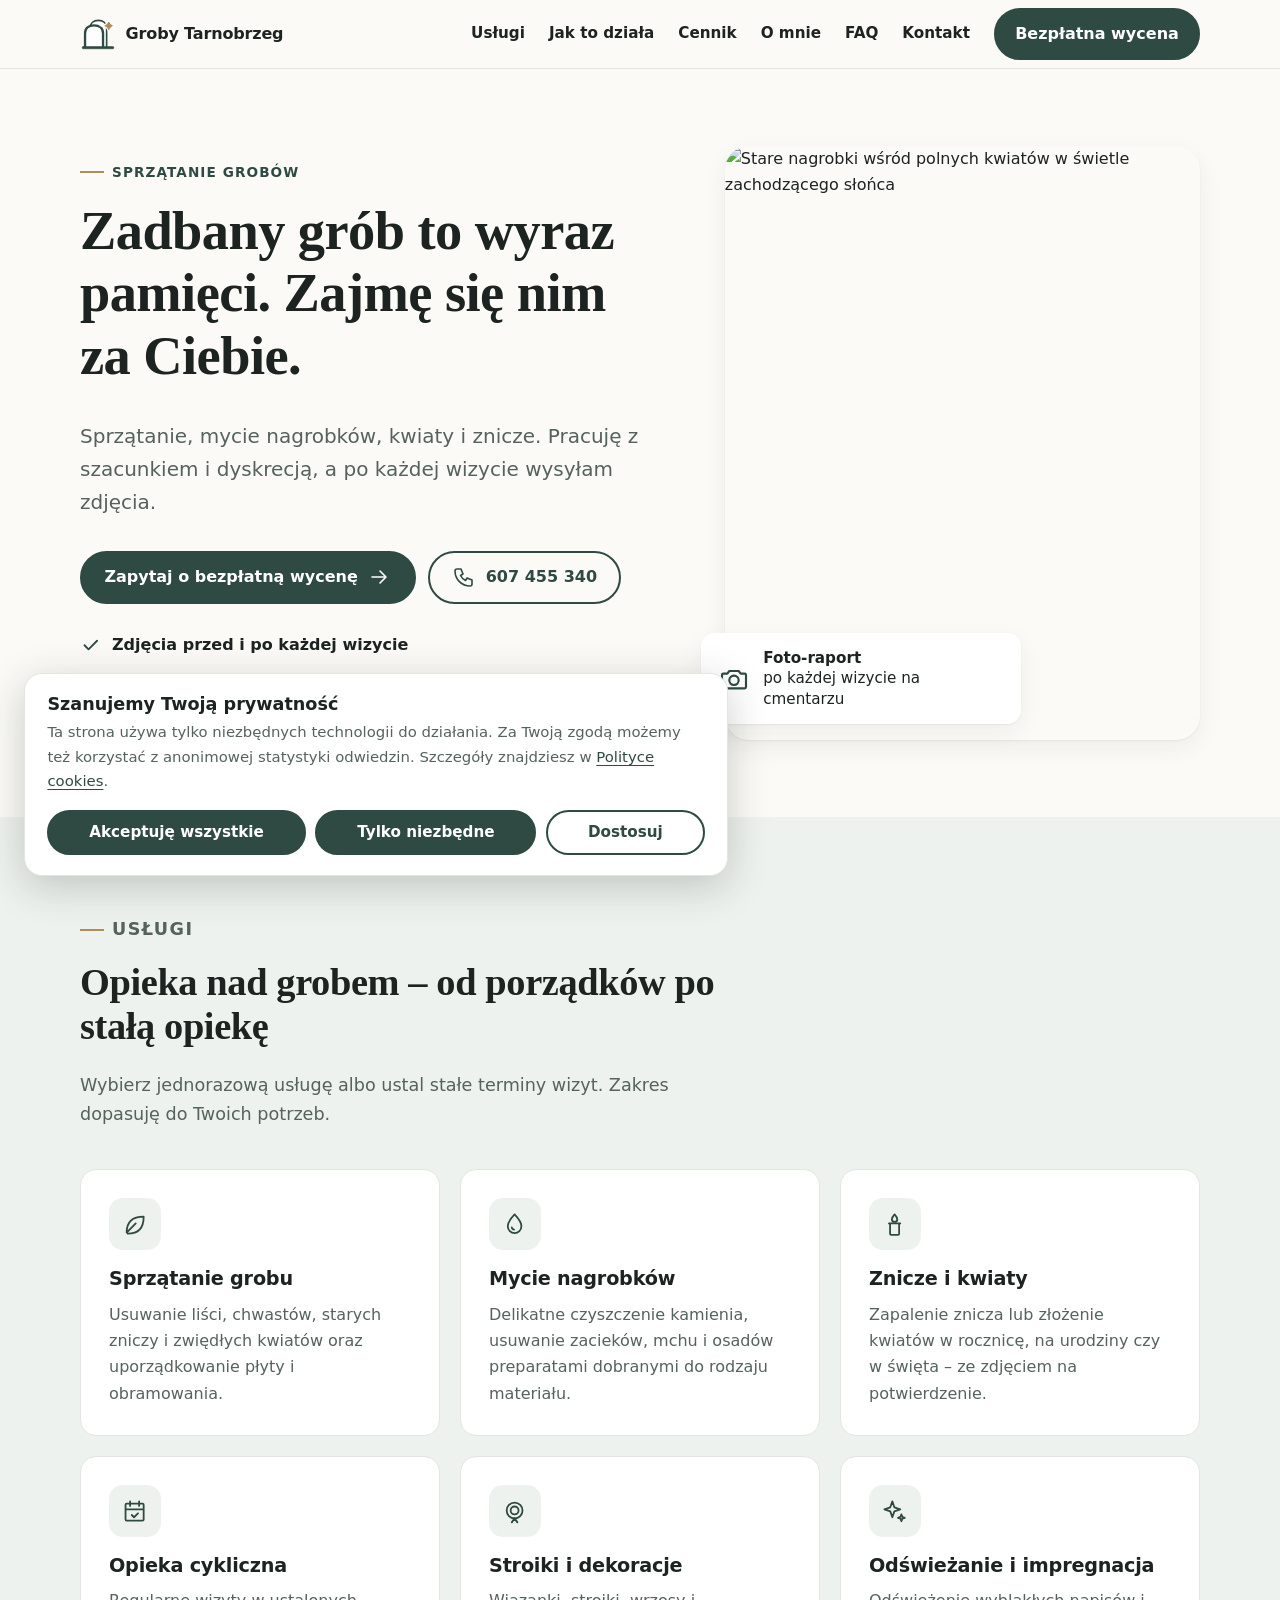
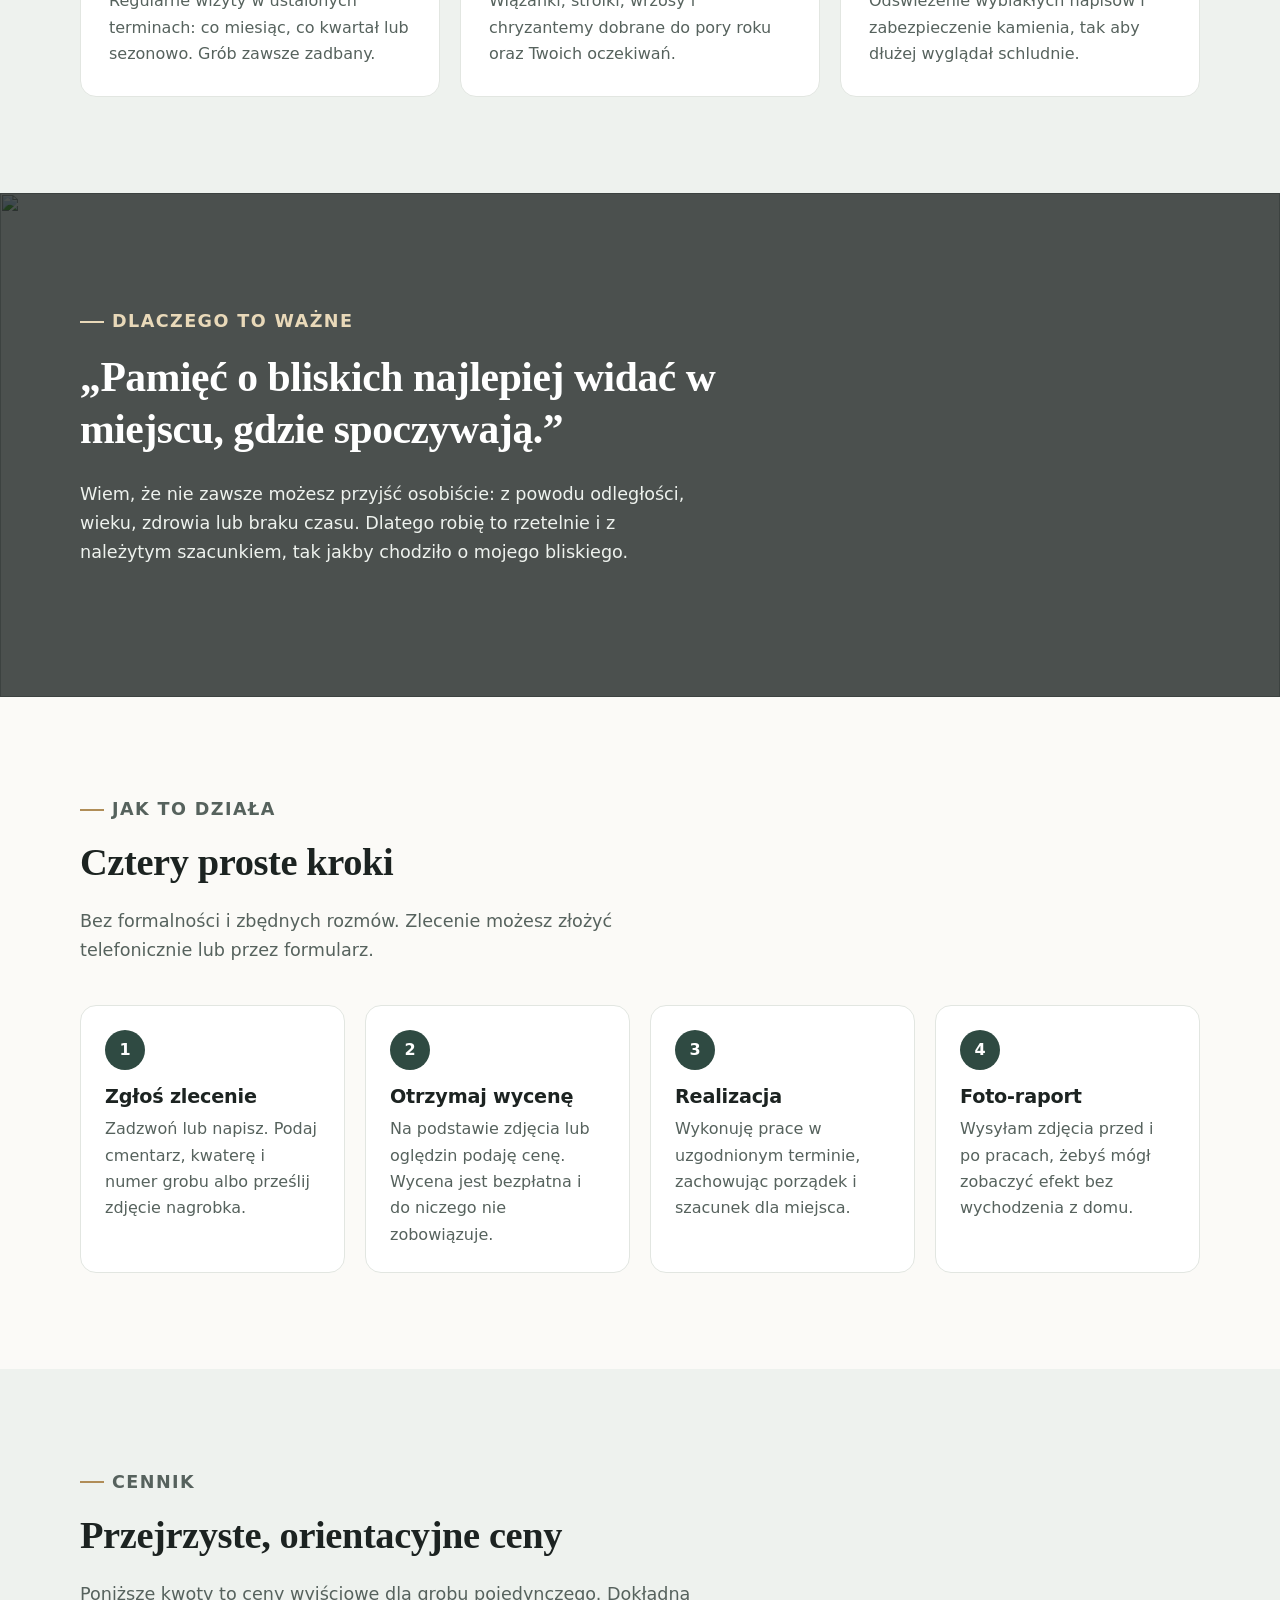
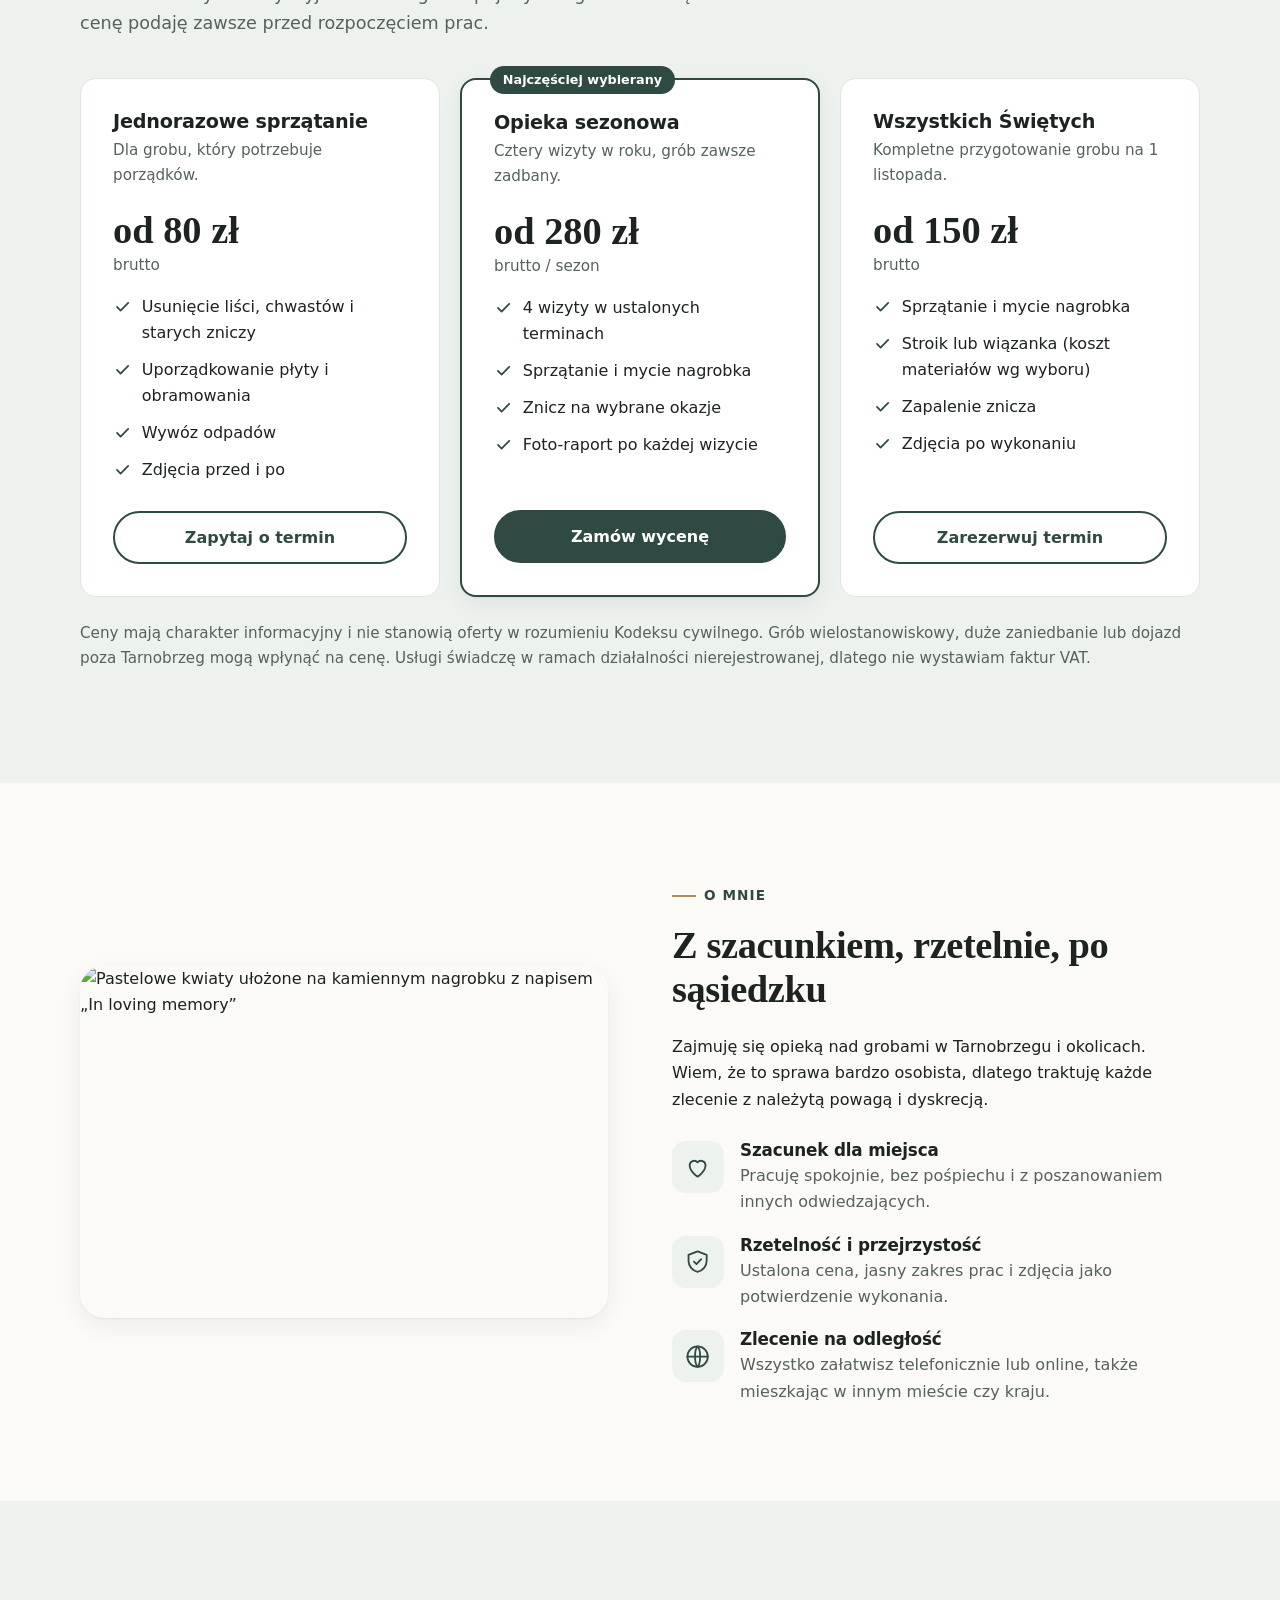
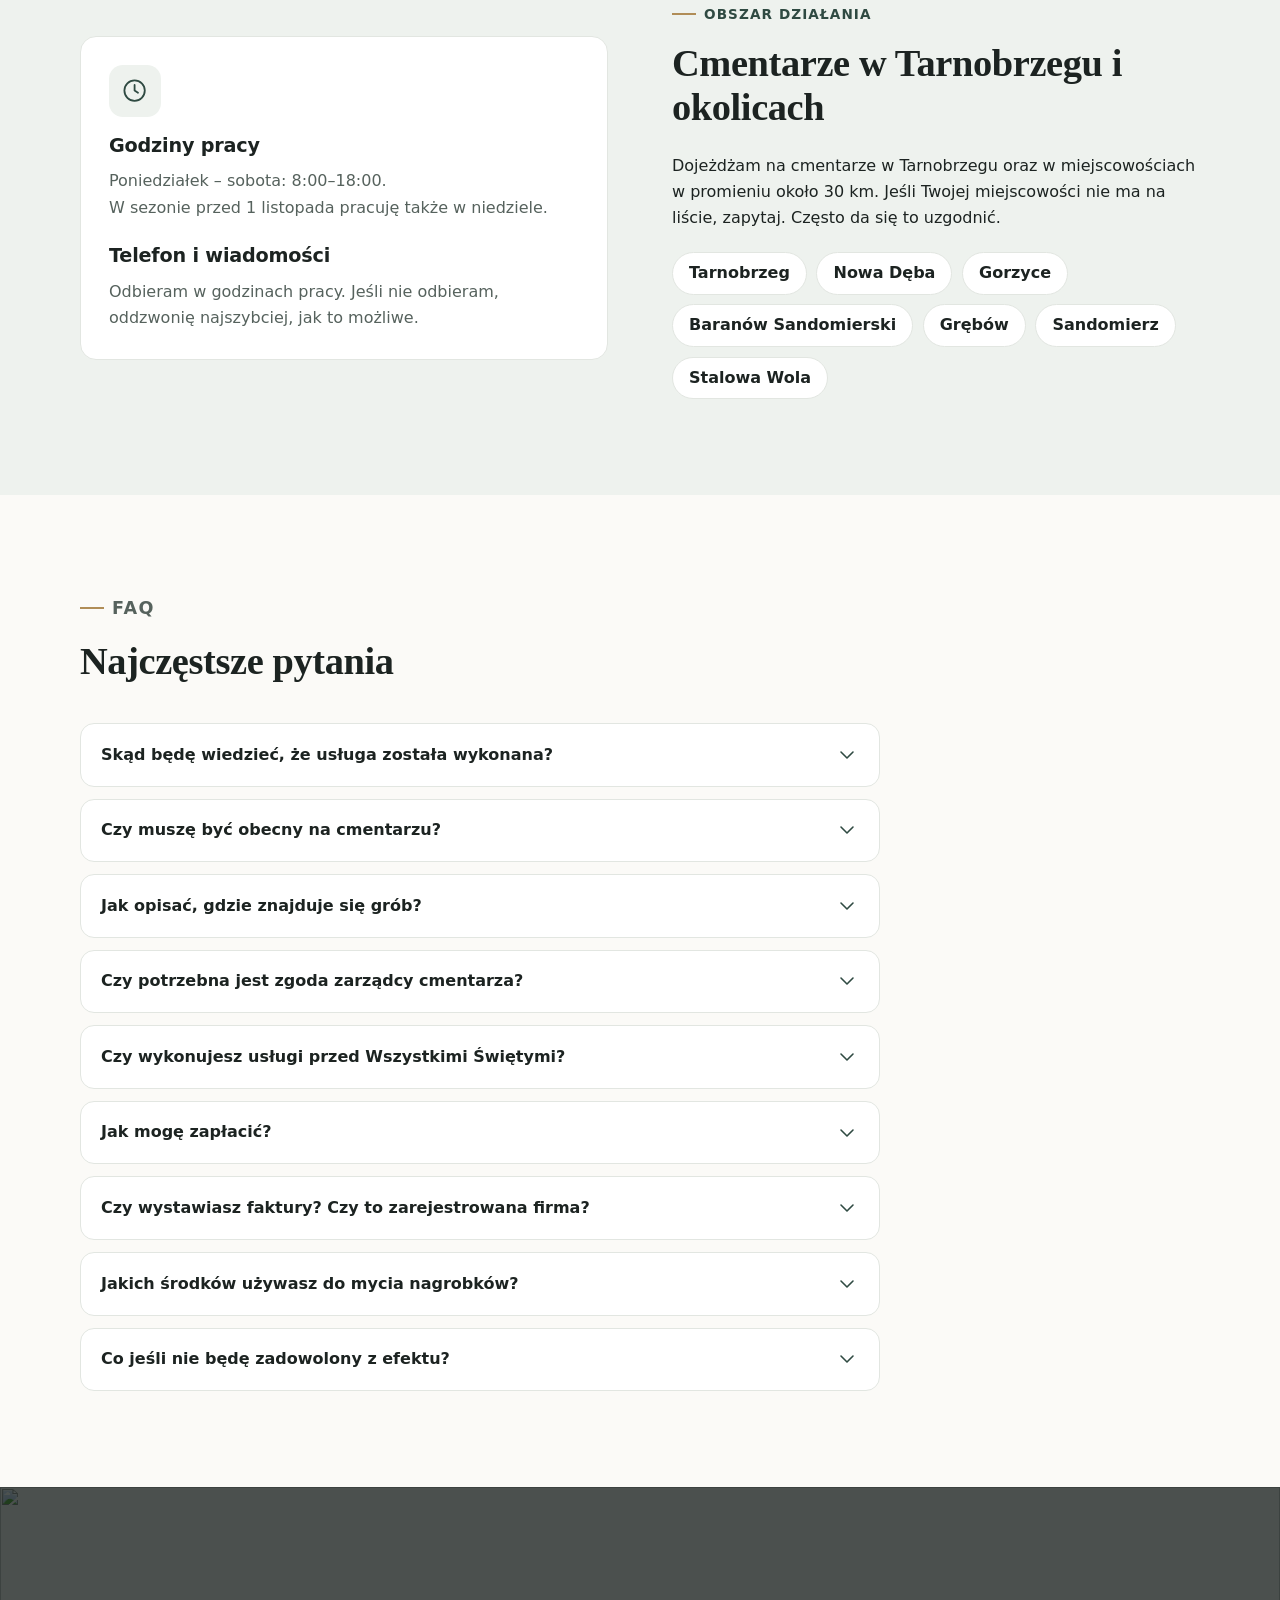
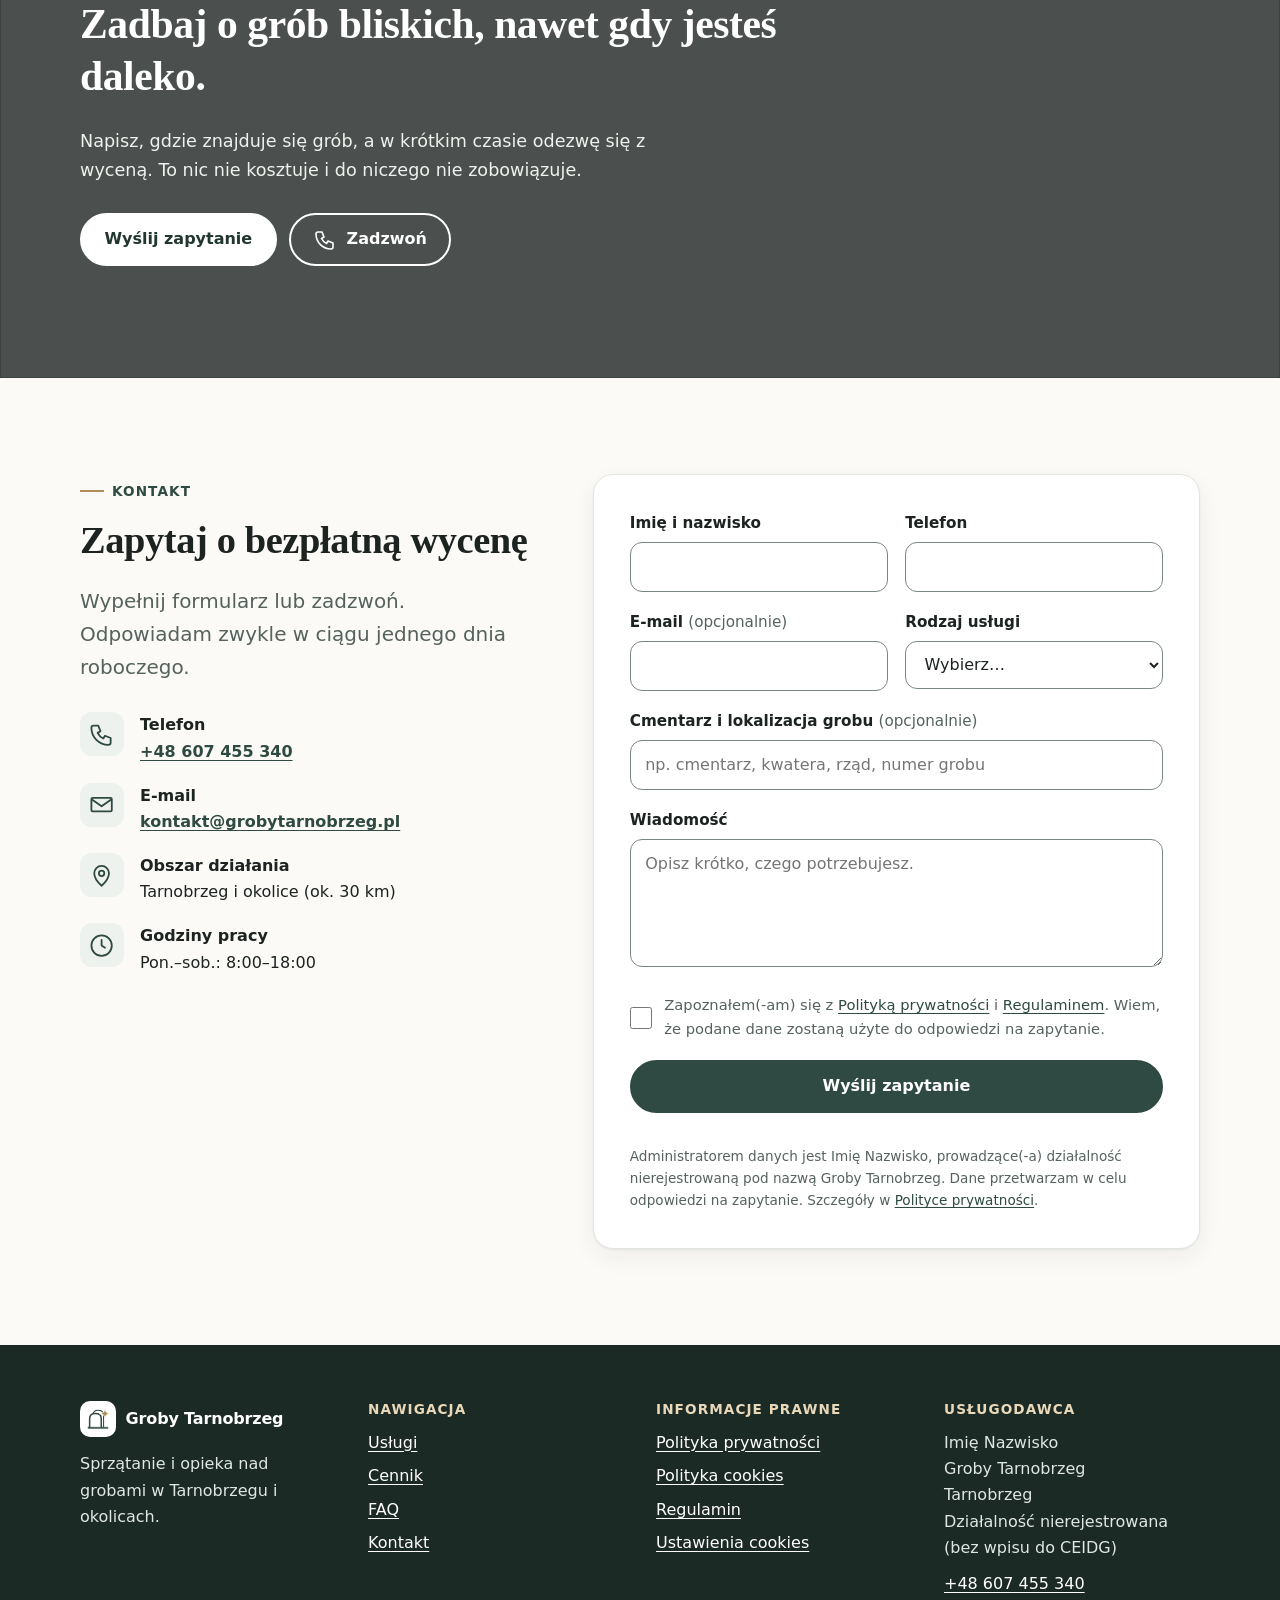
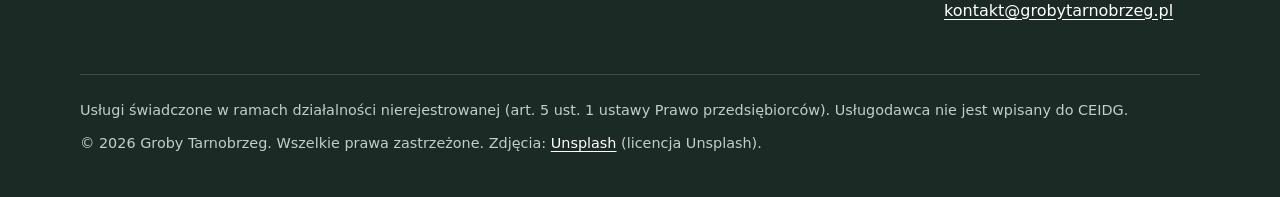
==== commit 8272a63f: "Praca nad stroną, zmiany w contact php - adresy mail" ====
--- a/index.html
+++ b/index.html
@@ -42,8 +42,8 @@
                 "name": "Groby Tarnobrzeg",
         "description": "Sprzątanie, mycie i opieka nad grobami w Tarnobrzegu i okolicach.",
         "url": "https://grobytarnobrzeg.pl/",
-        "telephone": "+48600000000",
-        "email": "kontakt@example.pl",
+        "telephone": "+48607455340",
+        "email": "kontakt@grobytarnobrzeg.pl",
         "image": "https://images.unsplash.com/photo-1567878151693-c0493e064199?auto=format&fit=crop&q=70&w=1200&h=630",
         "address": {
           "@type": "PostalAddress",
@@ -102,7 +102,7 @@
       <path d="M28 86V34C28 20 38 12 51 12C64 12 74 20 74 34V86" style="fill: var(--surface)" stroke="currentColor" stroke-width="4.5" stroke-linejoin="round" />
       <path d="M14 86V48C14 34 24 26 39 26C54 26 64 34 64 48V86" style="fill: var(--surface)" stroke="currentColor" stroke-width="6.5" stroke-linejoin="round" />
       <rect x="6" y="85" width="88" height="6" rx="3" fill="currentColor" />
-      <path d="M80 16Q80 27 91 27Q80 27 80 38Q80 27 69 27Q80 27 80 16Z" fill="currentColor" stroke="#ffffff" stroke-width="1.5" transform="translate(80 27) scale(2.2) translate(-80 -27)" />
+      <path d="M80 16Q80 27 91 27Q80 27 80 38Q80 27 69 27Q80 27 80 16Z" fill="#b08d57" stroke="#ffffff" stroke-width="1.5" transform="translate(80 27) scale(2.2) translate(-80 -27)" />
     </symbol>
     <symbol id="i-menu" viewBox="0 0 24 24">
       <path d="M4 7h16M4 12h16M4 17h16" />
@@ -205,17 +205,17 @@
     <section class="hero" aria-labelledby="hero-title">
       <div class="container hero-grid">
         <div>
-          <p class="eyebrow">Tarnobrzeg i okolice</p>
+          <p class="eyebrow">Sprzątanie grobów</p>
           <h1 id="hero-title">Zadbany grób to wyraz pamięci. Zajmę się nim za Ciebie.</h1>
           <p class="lead">Sprzątanie, mycie nagrobków, kwiaty i znicze. Pracuję z szacunkiem i dyskrecją, a po każdej
             wizycie wysyłam zdjęcia.</p>
           <div class="hero-actions">
-            <a class="btn btn-primary" href="#kontakt">Poproś o bezpłatną wycenę <svg class="icon" aria-hidden="true">
+            <a class="btn btn-primary" href="#kontakt">Zapytaj o bezpłatną wycenę <svg class="icon" aria-hidden="true">
                 <use href="#i-arrow" />
               </svg></a>
-            <a class="btn" href="tel:+48600000000"><svg class="icon" aria-hidden="true">
+            <a class="btn" href="tel:+48607455340"><svg class="icon" aria-hidden="true">
                 <use href="#i-phone" />
-              </svg> +48 600 000 000</a>
+              </svg>607 455 340</a>
           </div>
           <ul class="checks">
             <li><svg class="icon" aria-hidden="true">
@@ -593,7 +593,7 @@
           zobowiązuje.</p>
         <div class="band-actions">
           <a class="btn btn-light" href="#kontakt">Wyślij zapytanie</a>
-          <a class="btn btn-outline-light" href="tel:+48600000000"><svg class="icon" aria-hidden="true">
+          <a class="btn btn-outline-light" href="tel:+48607455340"><svg class="icon" aria-hidden="true">
               <use href="#i-phone" />
             </svg> Zadzwoń</a>
         </div>
@@ -604,20 +604,20 @@
       <div class="container contact-grid">
         <div>
           <p class="eyebrow">Kontakt</p>
-          <h2 id="kontakt-title">Poproś o bezpłatną wycenę</h2>
+          <h2 id="kontakt-title">Zapytaj o bezpłatną wycenę</h2>
           <p class="lead">Wypełnij formularz lub zadzwoń. Odpowiadam zwykle w ciągu jednego dnia roboczego.</p>
           <ul class="contact-list">
             <li>
               <div class="card-icon"><svg class="icon" aria-hidden="true">
                   <use href="#i-phone" />
                 </svg></div>
-              <div><strong>Telefon</strong><a href="tel:+48600000000">+48 600 000 000</a></div>
+              <div><strong>Telefon</strong><a href="tel:+48607455340">+48 607 455 340</a></div>
             </li>
             <li>
               <div class="card-icon"><svg class="icon" aria-hidden="true">
                   <use href="#i-mail" />
                 </svg></div>
-              <div><strong>E-mail</strong><a href="mailto:kontakt@example.pl">kontakt@example.pl</a></div>
+              <div><strong>E-mail</strong><a href="mailto:kontakt@grobytarnobrzeg.pl">kontakt@grobytarnobrzeg.pl</a></div>
             </li>
             <li>
               <div class="card-icon"><svg class="icon" aria-hidden="true">
@@ -731,8 +731,8 @@
         <div>
           <h2>Usługodawca</h2>
           <p>Imię Nazwisko<br>Groby Tarnobrzeg<br>Tarnobrzeg<br>Działalność nierejestrowana (bez wpisu do CEIDG)</p>
-          <p><a href="tel:+48600000000">+48 600 000 000</a><br><a
-              href="mailto:kontakt@example.pl">kontakt@example.pl</a></p>
+          <p><a href="tel:+48607455340">+48 607 455 340</a><br><a
+              href="mailto:kontakt@grobytarnobrzeg.pl">kontakt@grobytarnobrzeg.pl</a></p>
         </div>
       </div>
       <div class="footer-bottom">
@@ -744,9 +744,9 @@
     </div>
   </footer>
 
-  <a class="call-bar" href="tel:+48600000000"><svg class="icon" aria-hidden="true">
+  <a class="call-bar" href="tel:+48607455340"><svg class="icon" aria-hidden="true">
       <use href="#i-phone" />
-    </svg> Zadzwoń: +48 600 000 000</a>
+    </svg> Zadzwoń: +48 607 455 340</a>
 
   <script src="js/site.js?v=1" defer></script>
 </body>
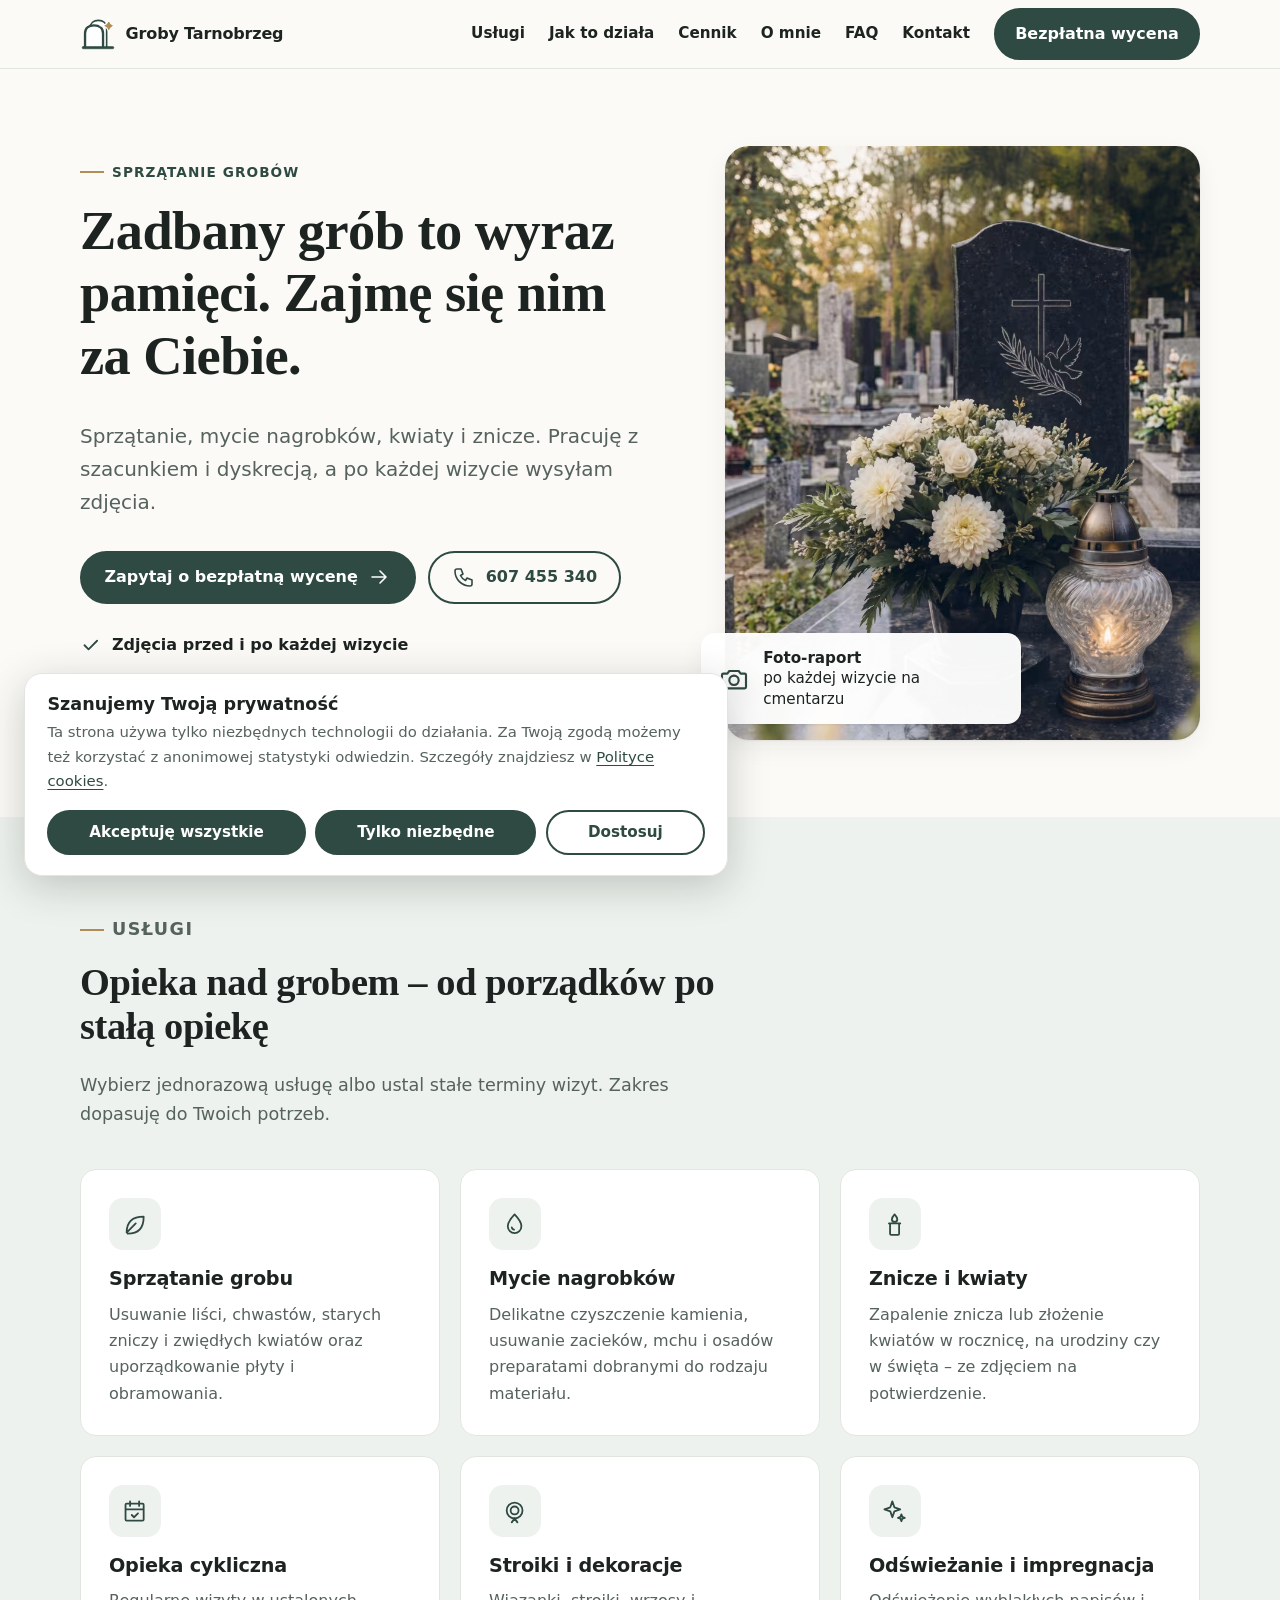
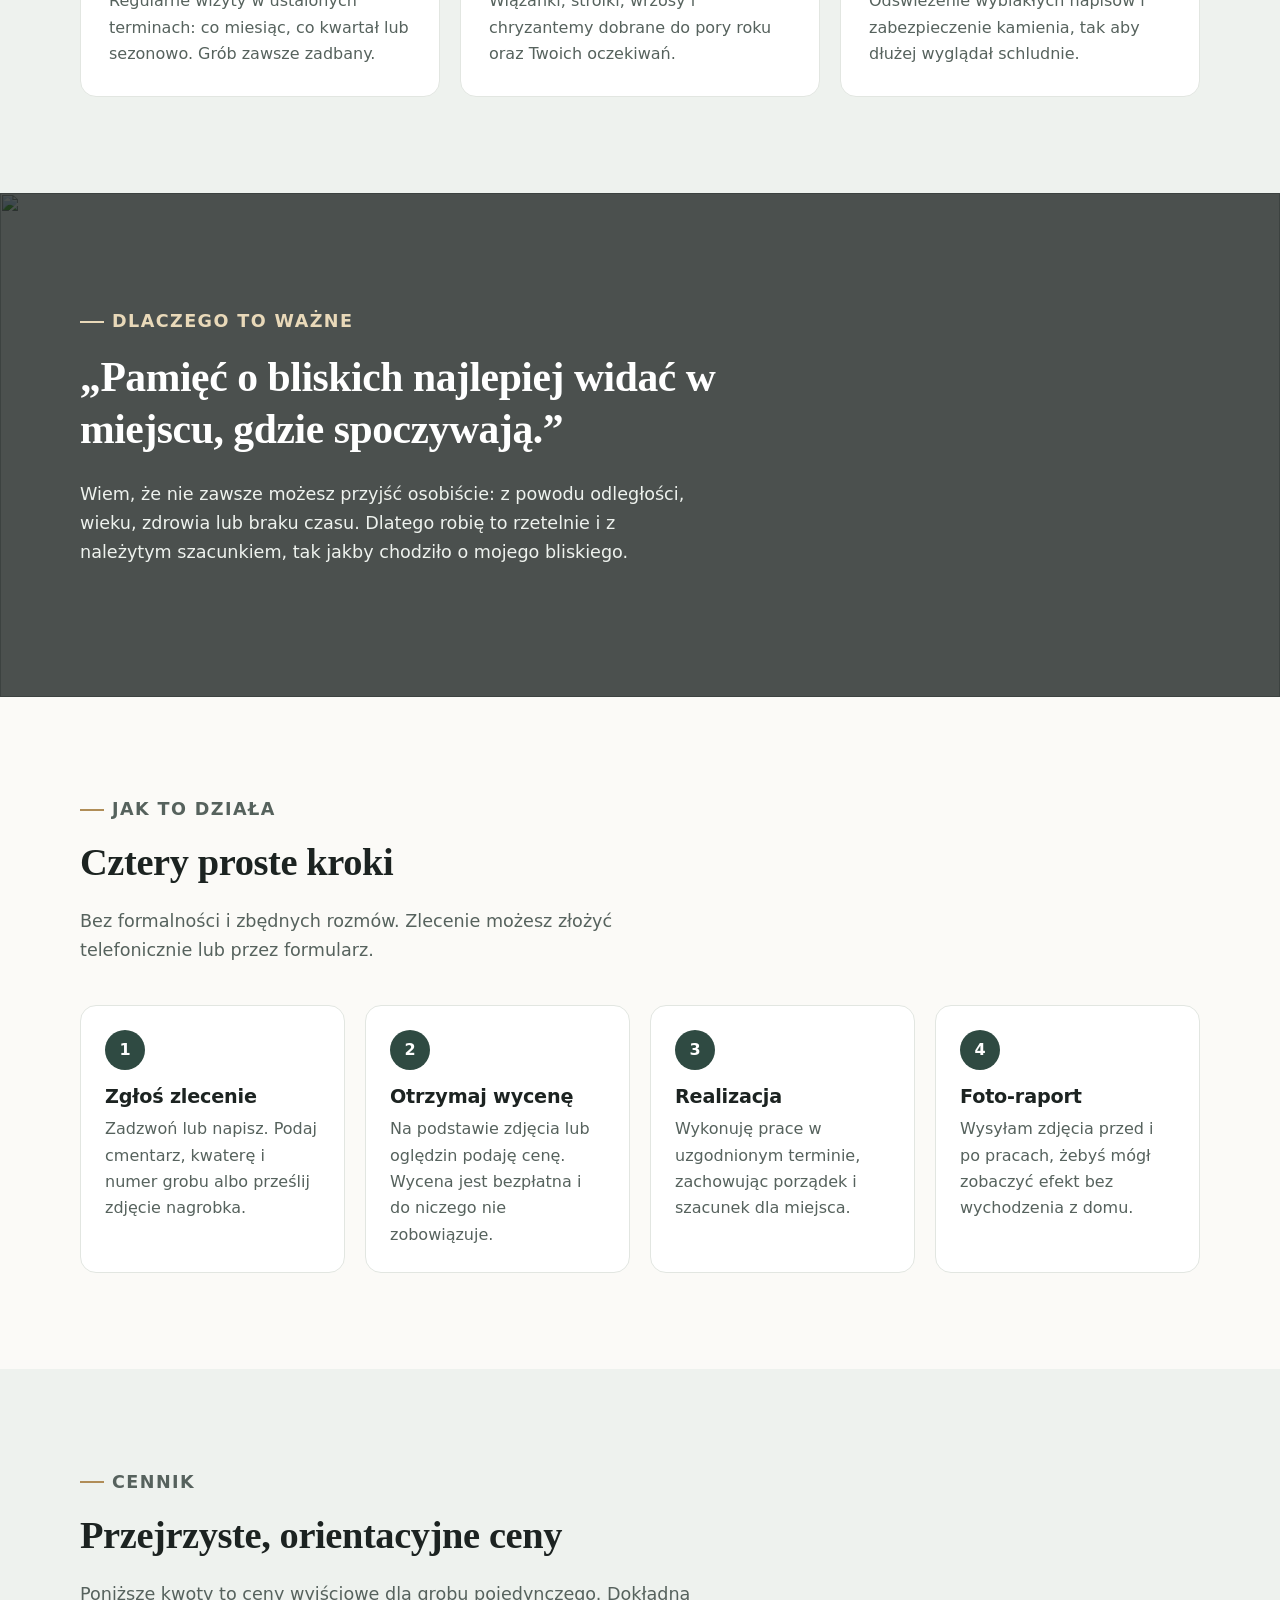
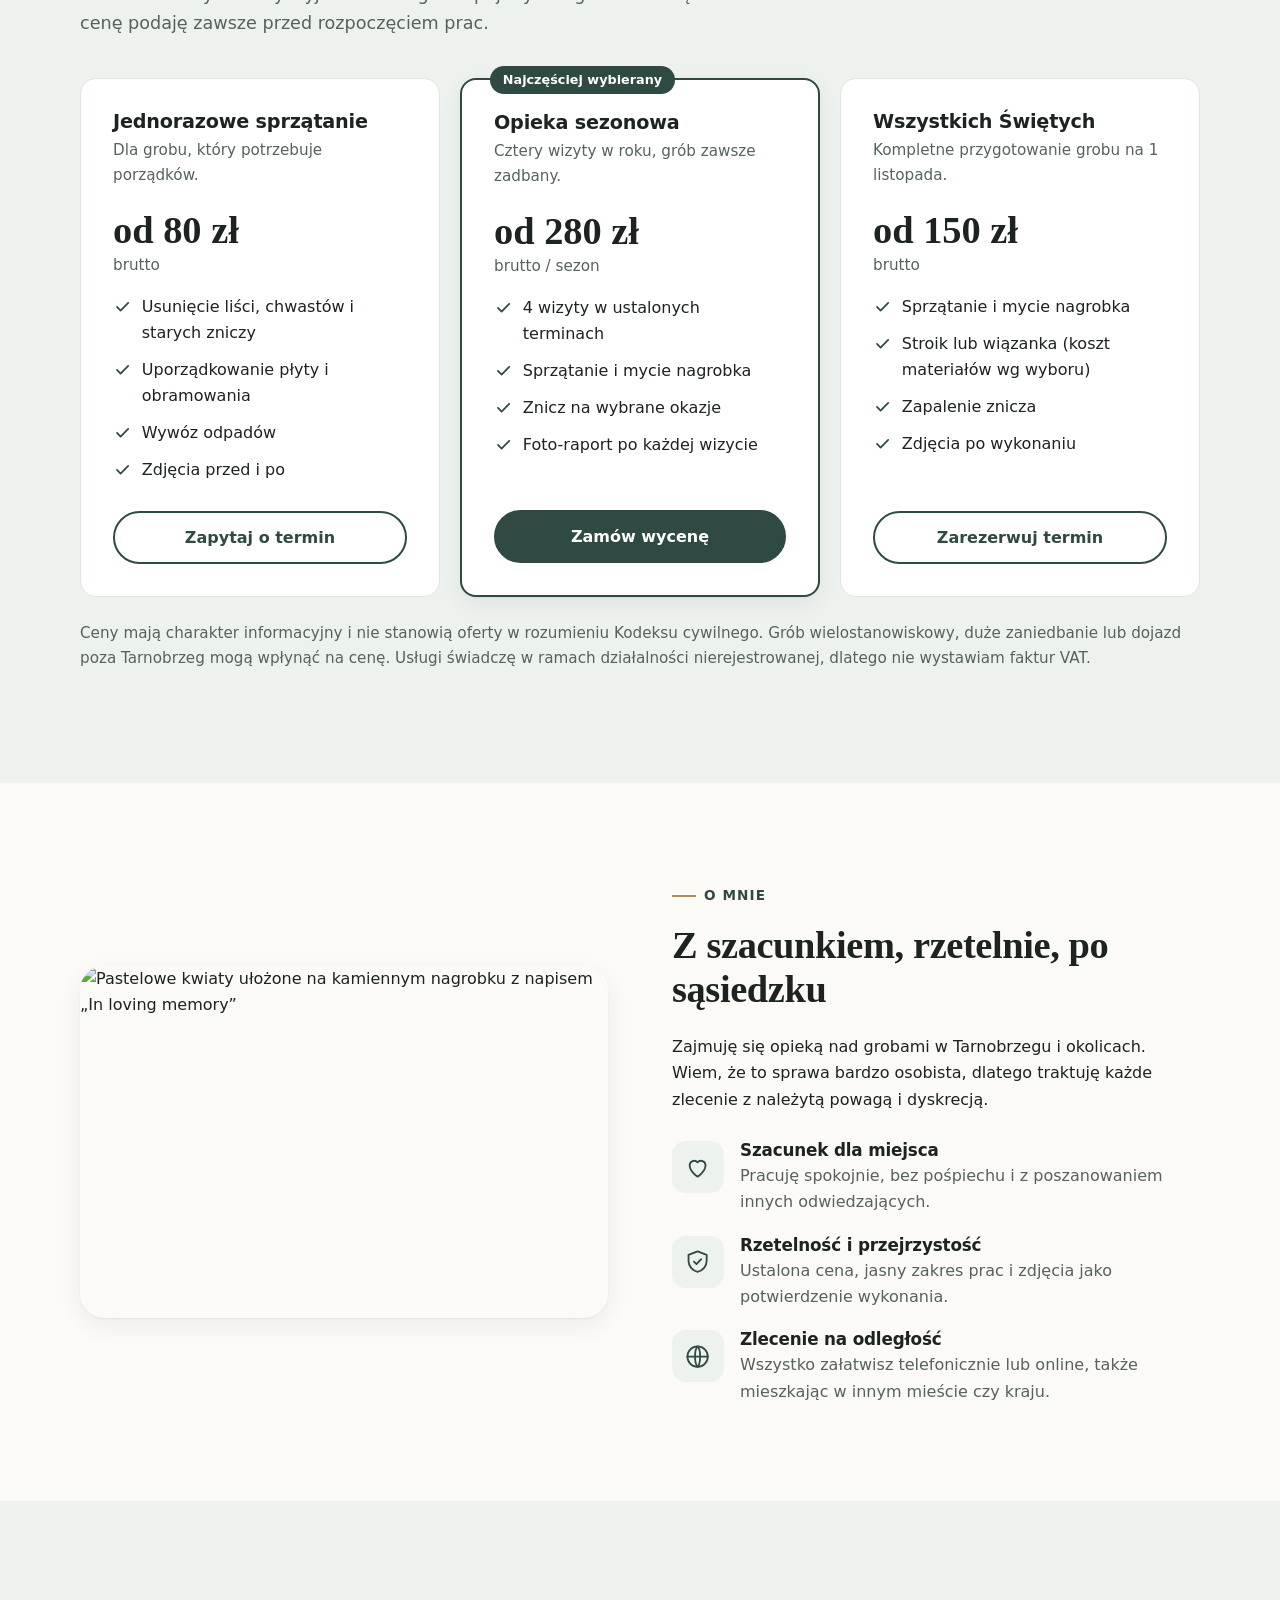
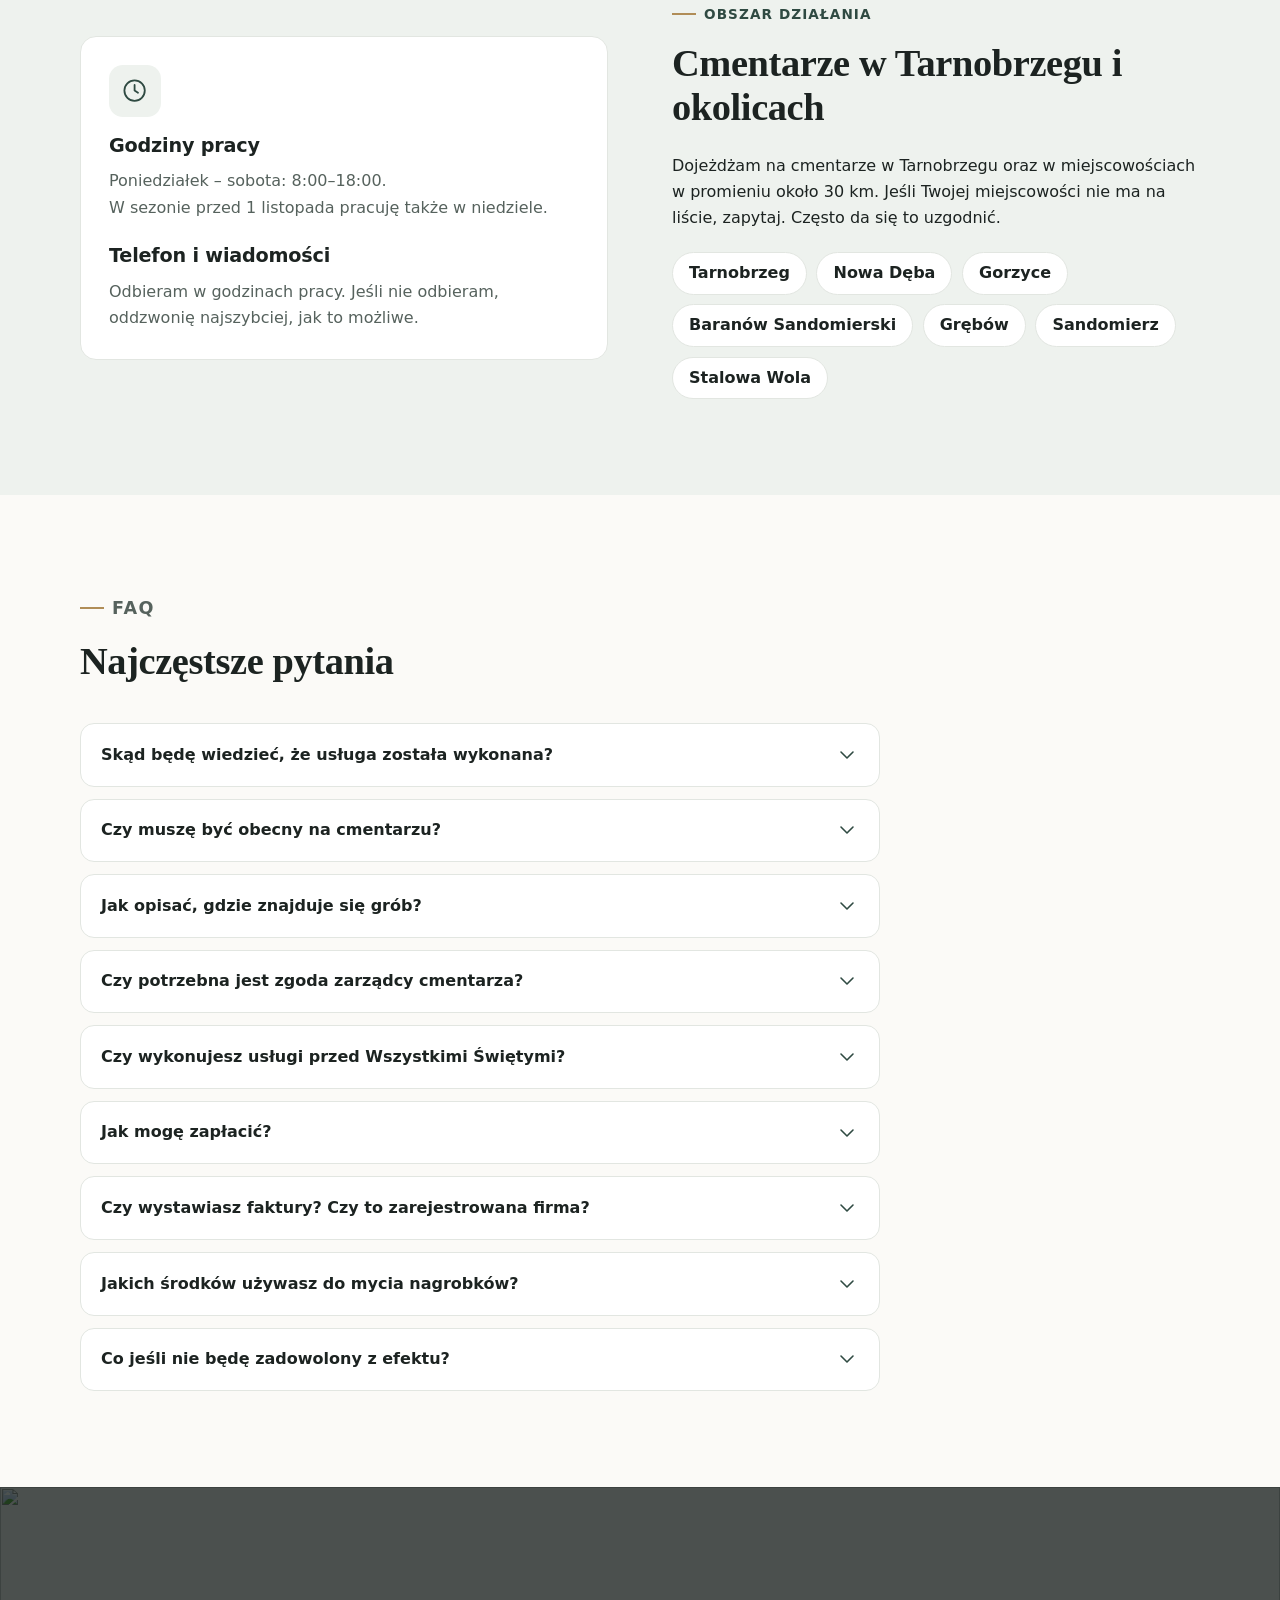
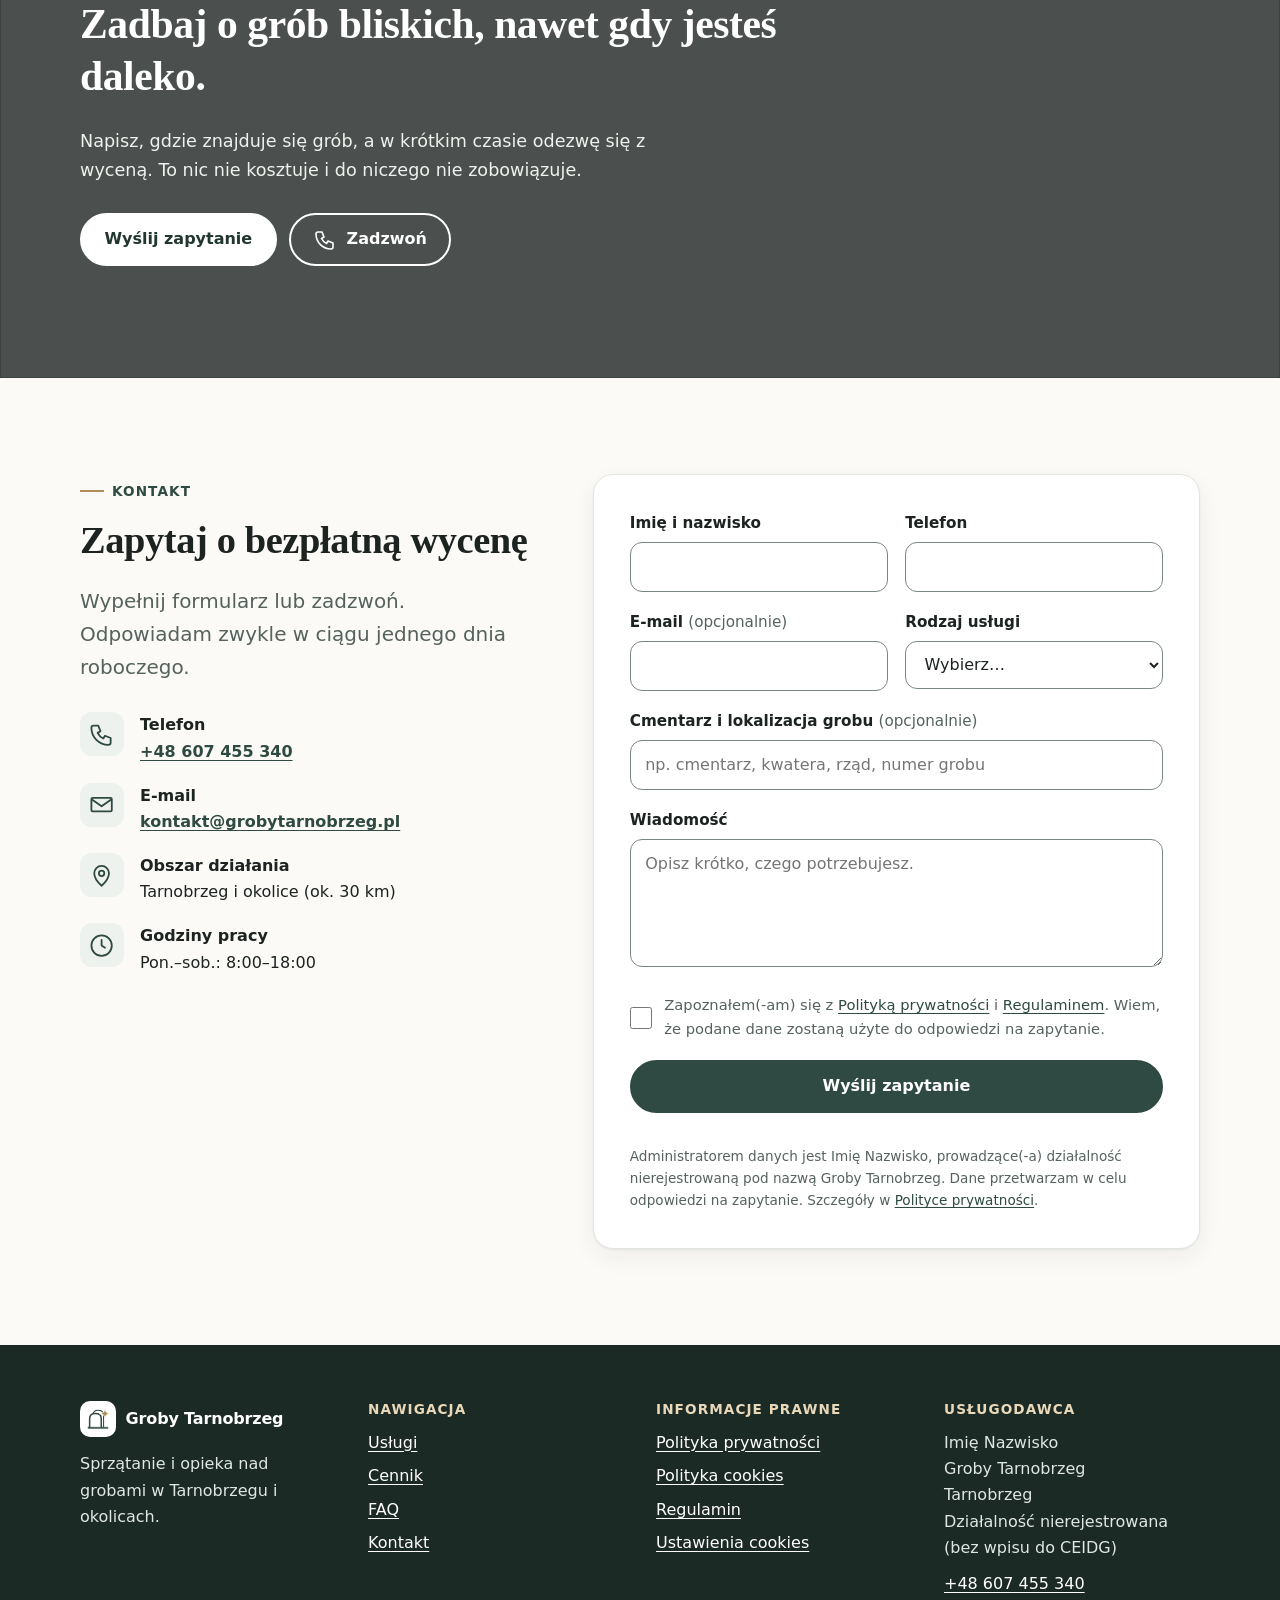
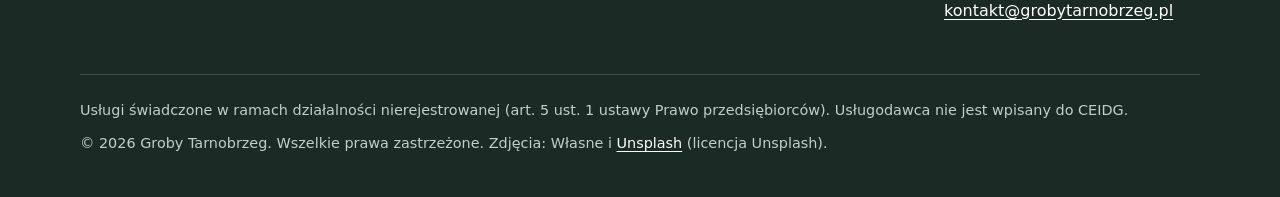
==== commit 6a8b8f73: "Zmiana obrazu hero-image" ====
--- a/index.html
+++ b/index.html
@@ -20,15 +20,12 @@
     content="Zadbany grób to wyraz pamięci. Sprzątanie, mycie nagrobków, znicze i kwiaty. Zdjęcia po każdej wizycie.">
   <meta property="og:url" content="https://grobytarnobrzeg.pl/">
   <meta property="og:image"
-    content="https://images.unsplash.com/photo-1567878151693-c0493e064199?auto=format&amp;fit=crop&amp;q=70&amp;w=1200&amp;h=630">
+    content="https://grobytarnobrzeg.pl/img/161126hero-image.avif">
   <meta property="og:image:alt" content="Nagrobki otoczone kwiatami w świetle zachodzącego słońca">
   <meta name="twitter:card" content="summary_large_image">
 
   <link rel="preconnect" href="https://images.unsplash.com">
-  <link rel="preload" as="image"
-    href="https://images.unsplash.com/photo-1567878151693-c0493e064199?auto=format&amp;fit=crop&amp;q=70&amp;w=800&amp;h=1000"
-    imagesrcset="https://images.unsplash.com/photo-1567878151693-c0493e064199?auto=format&amp;fit=crop&amp;q=70&amp;w=480&amp;h=600 480w, https://images.unsplash.com/photo-1567878151693-c0493e064199?auto=format&amp;fit=crop&amp;q=70&amp;w=800&amp;h=1000 800w, https://images.unsplash.com/photo-1567878151693-c0493e064199?auto=format&amp;fit=crop&amp;q=70&amp;w=1100&amp;h=1375 1100w"
-    imagesizes="(min-width: 56rem) 40vw, 92vw" fetchpriority="high">
+  <link rel="preload" as="image" href="img/161126hero-image.avif" fetchpriority="high">
   <link rel="stylesheet" href="css/style.css?v=1">
   <script>document.documentElement.classList.add('js');</script>
 
@@ -44,7 +41,7 @@
         "url": "https://grobytarnobrzeg.pl/",
         "telephone": "+48607455340",
         "email": "kontakt@grobytarnobrzeg.pl",
-        "image": "https://images.unsplash.com/photo-1567878151693-c0493e064199?auto=format&fit=crop&q=70&w=1200&h=630",
+        "image": "https://grobytarnobrzeg.pl/img/161126hero-image.avif",
         "address": {
           "@type": "PostalAddress",
           "streetAddress": "ul. Przykładowa 1",
@@ -230,11 +227,8 @@
           </ul>
         </div>
         <div class="hero-media">
-          <img
-            src="https://images.unsplash.com/photo-1567878151693-c0493e064199?auto=format&amp;fit=crop&amp;q=70&amp;w=800&amp;h=1000"
-            srcset="https://images.unsplash.com/photo-1567878151693-c0493e064199?auto=format&amp;fit=crop&amp;q=70&amp;w=480&amp;h=600 480w, https://images.unsplash.com/photo-1567878151693-c0493e064199?auto=format&amp;fit=crop&amp;q=70&amp;w=800&amp;h=1000 800w, https://images.unsplash.com/photo-1567878151693-c0493e064199?auto=format&amp;fit=crop&amp;q=70&amp;w=1100&amp;h=1375 1100w"
-            sizes="(min-width: 56rem) 40vw, 92vw" width="800" height="1000" fetchpriority="high" decoding="async"
-            alt="Stare nagrobki wśród polnych kwiatów w świetle zachodzącego słońca">
+          <img src="img/161126hero-image.avif" width="800" height="1000" fetchpriority="high" decoding="async"
+            alt="Pomnik z kwiatami i zniczem">
           <div class="hero-badge">
             <svg class="icon" aria-hidden="true">
               <use href="#i-camera" />
@@ -738,7 +732,7 @@
       <div class="footer-bottom">
         <p>Usługi świadczone w ramach działalności nierejestrowanej (art. 5 ust. 1 ustawy Prawo przedsiębiorców).
           Usługodawca nie jest wpisany do CEIDG.</p>
-        <p>© <span id="year">2026</span> Groby Tarnobrzeg. Wszelkie prawa zastrzeżone.         Zdjęcia: <a
+        <p>© <span id="year">2026</span> Groby Tarnobrzeg. Wszelkie prawa zastrzeżone.         Zdjęcia: Własne i <a
             href="https://unsplash.com" target="_blank" rel="noopener noreferrer">Unsplash</a> (licencja Unsplash).</p>
       </div>
     </div>
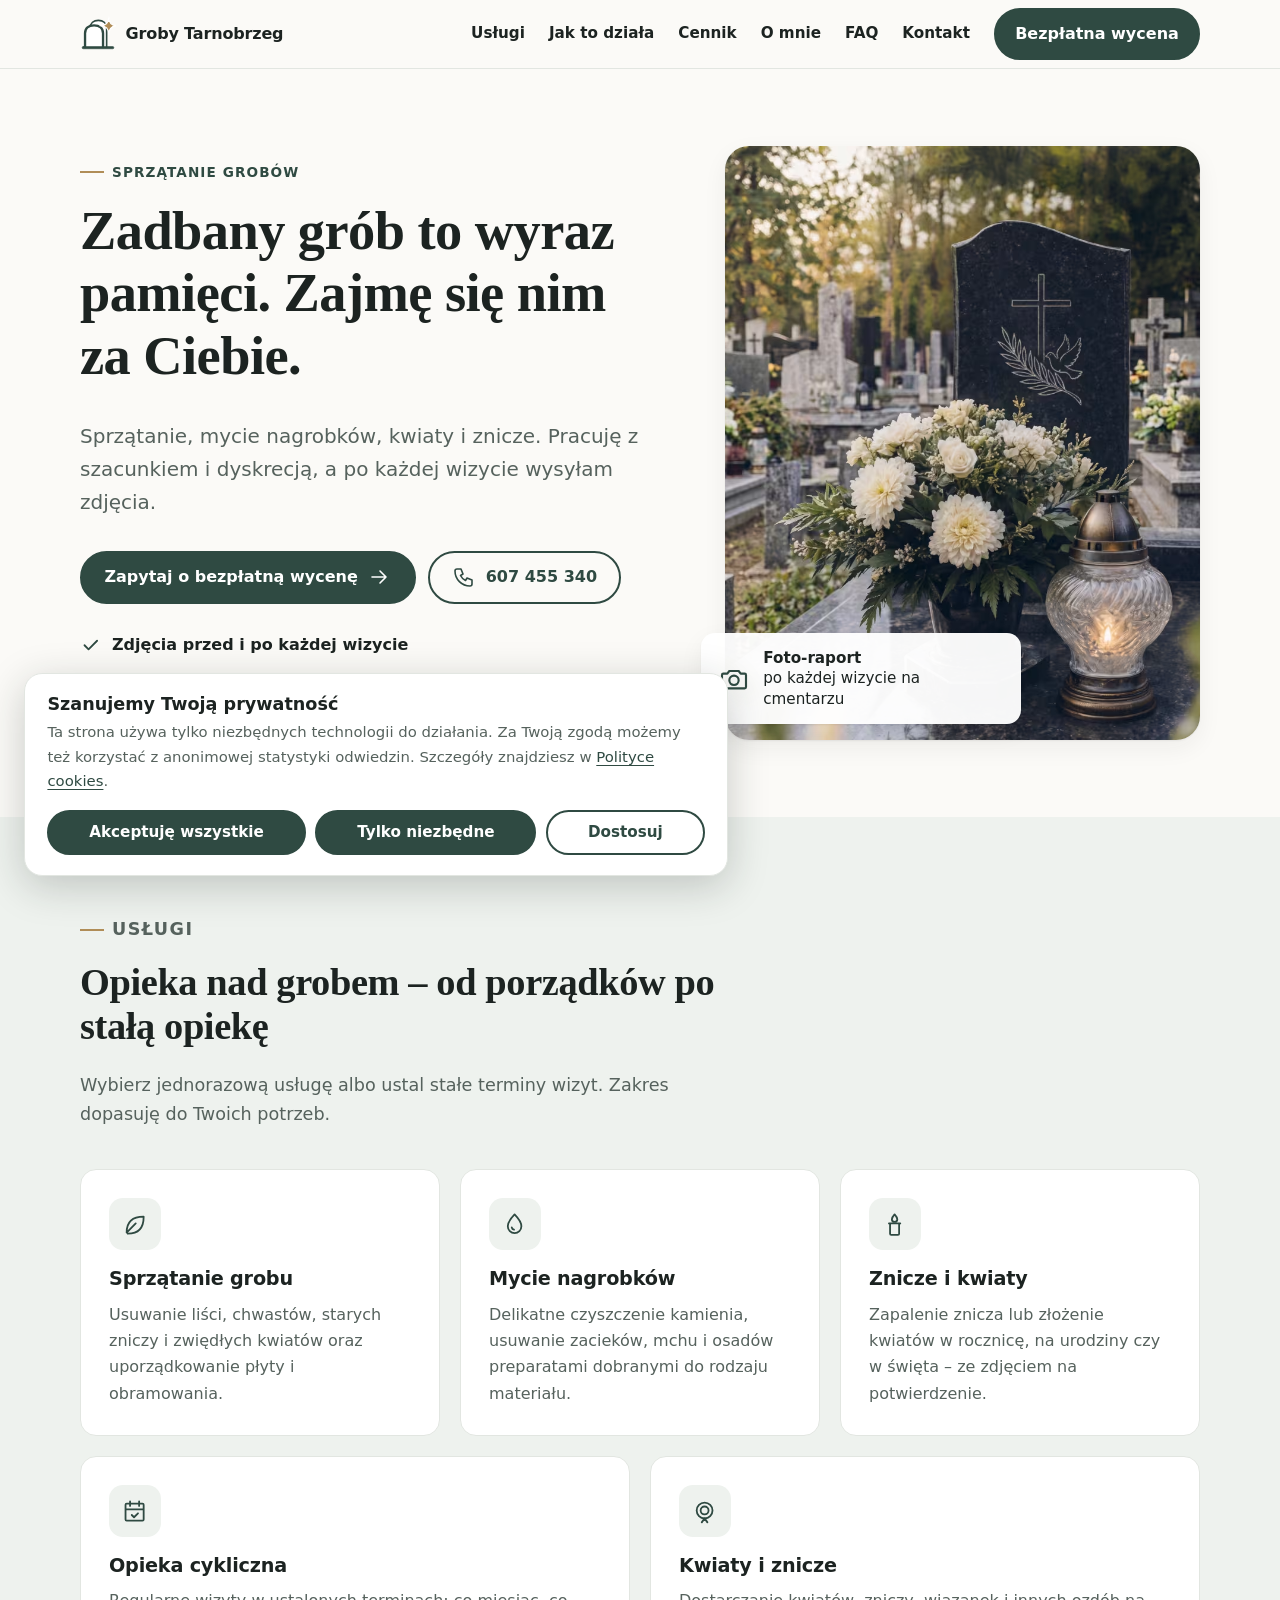
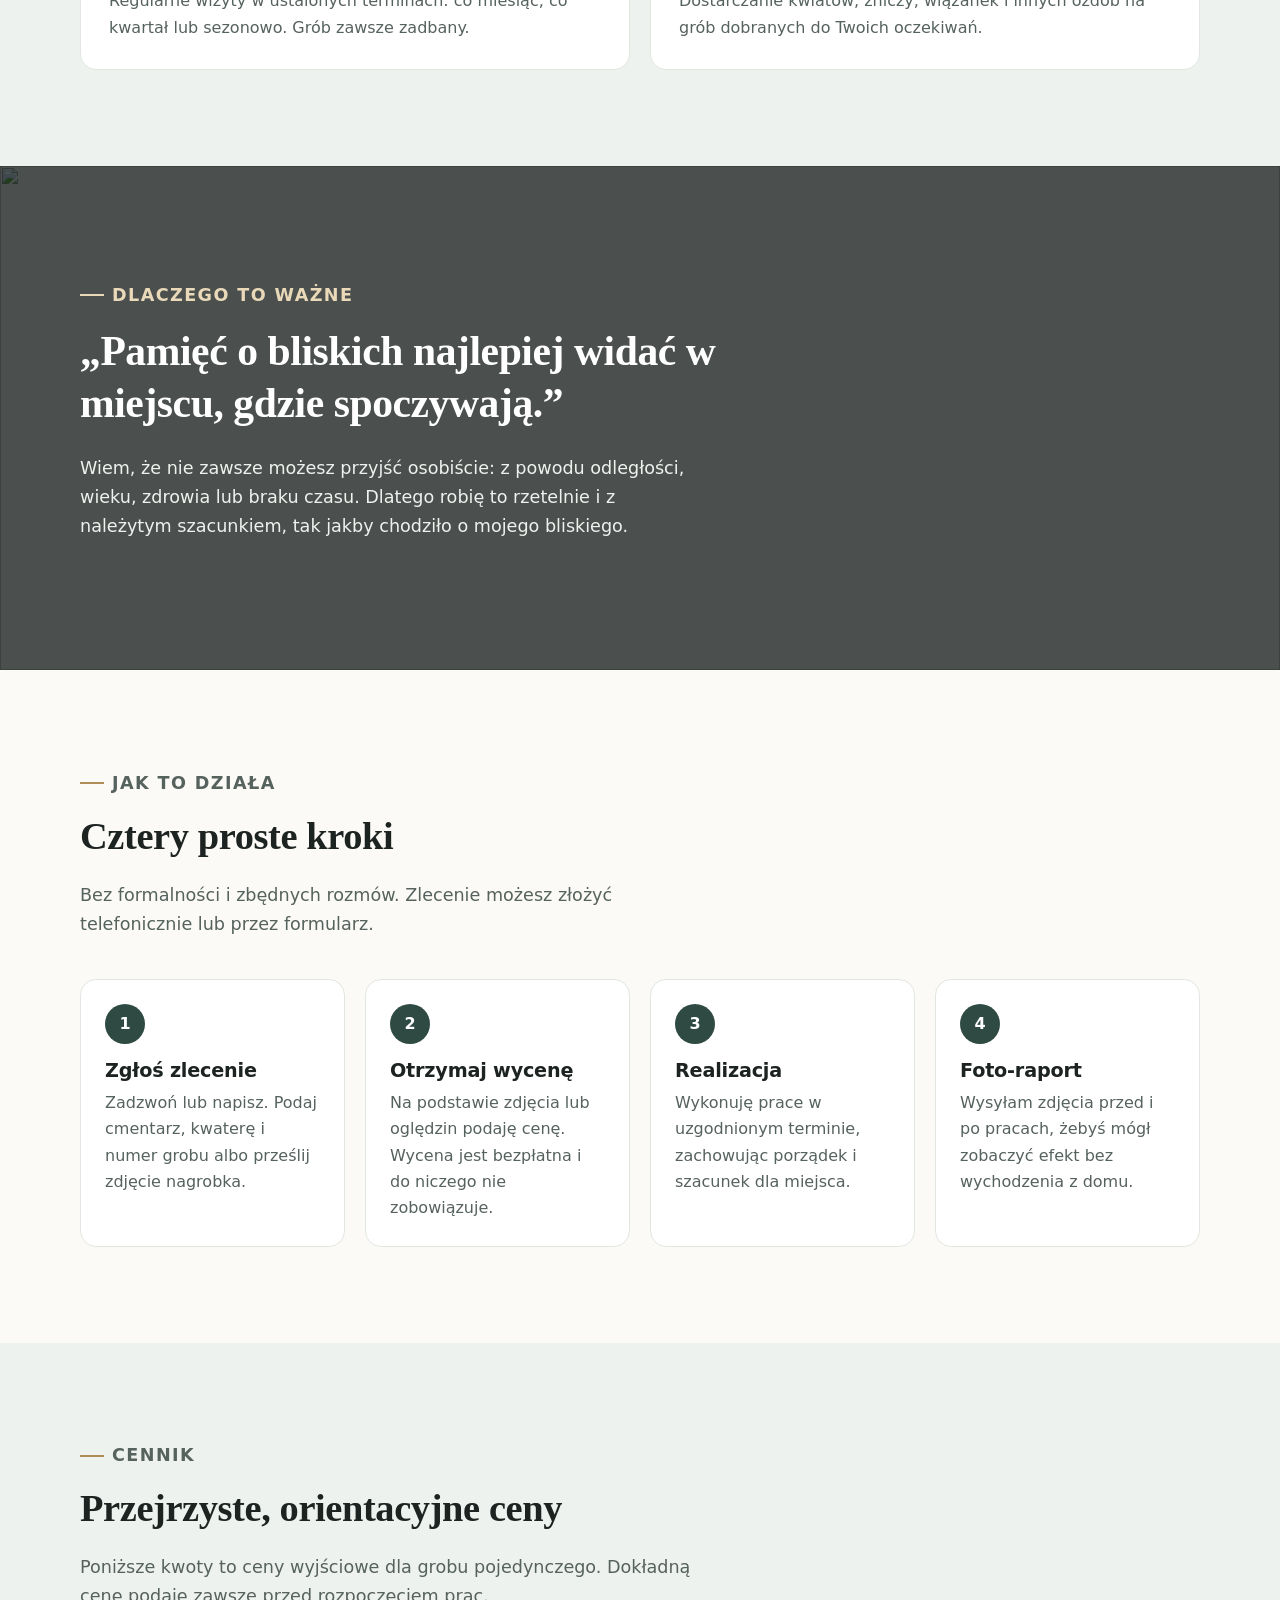
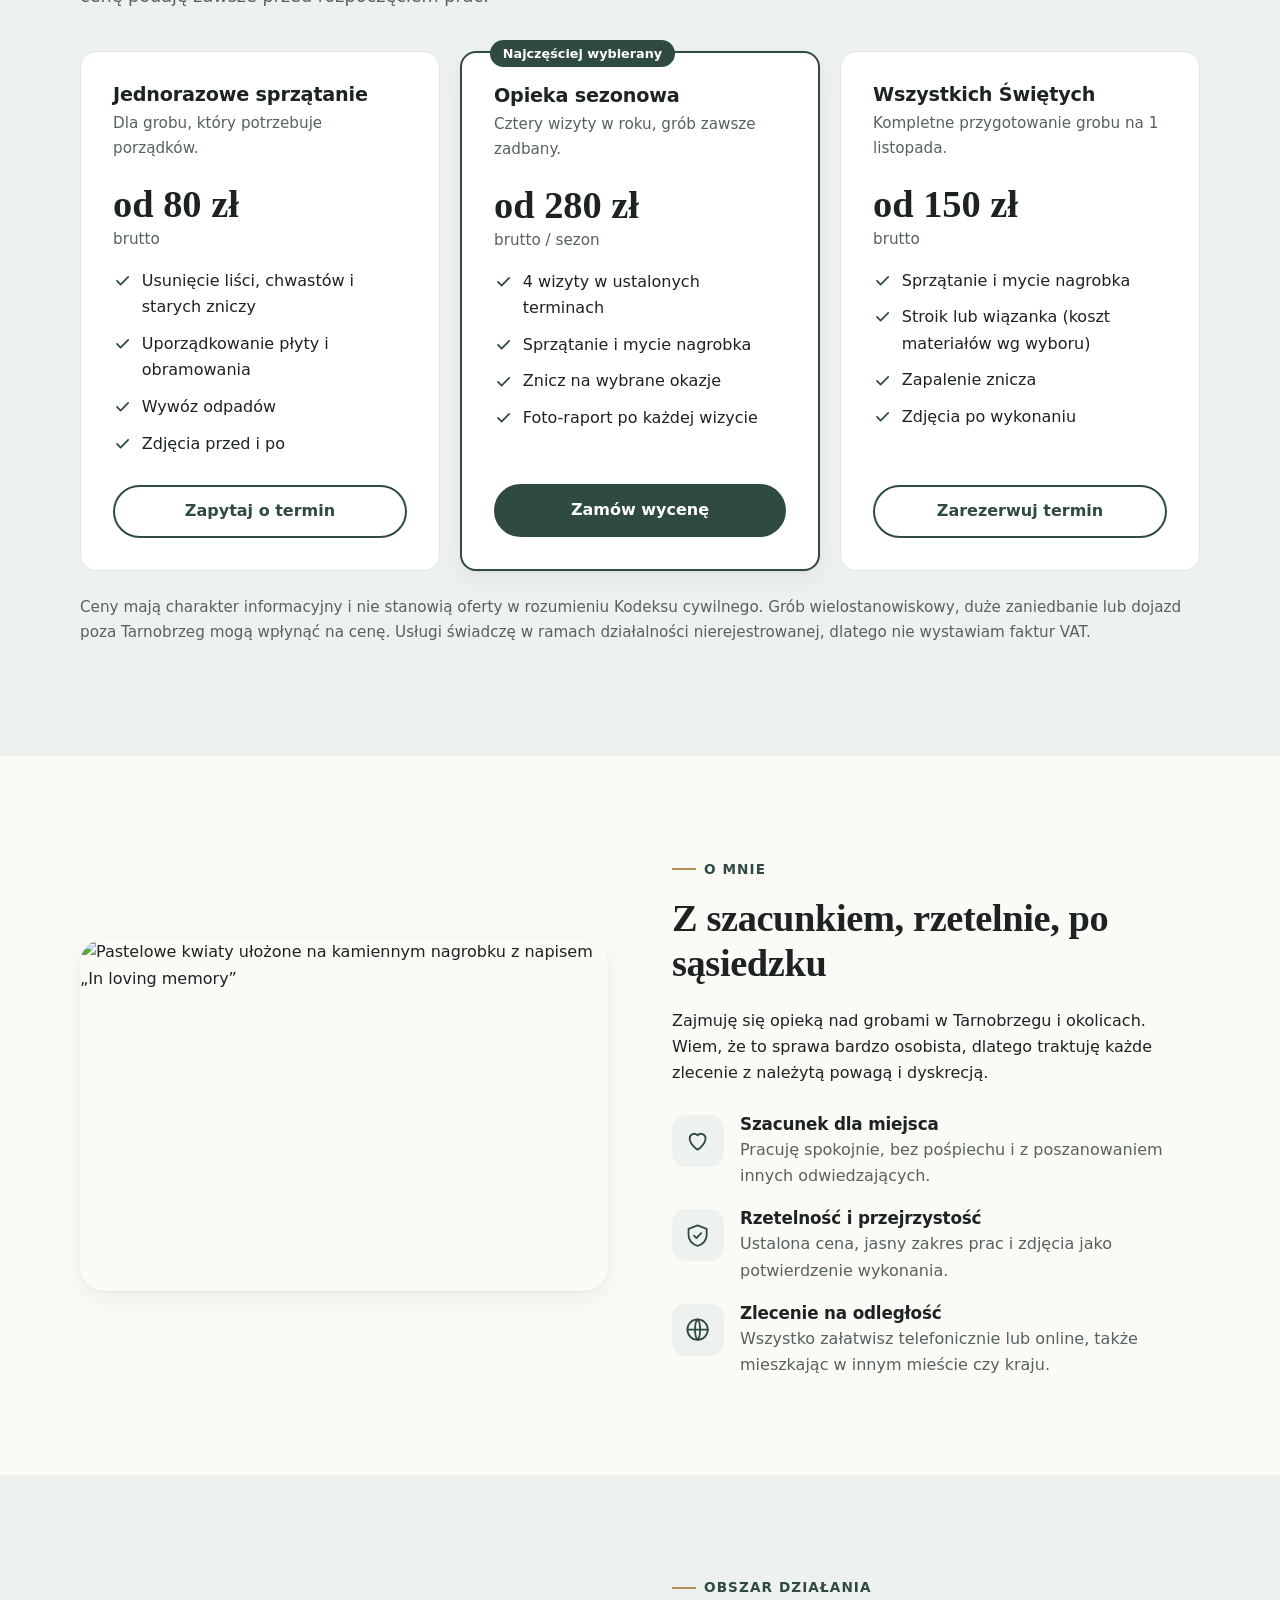
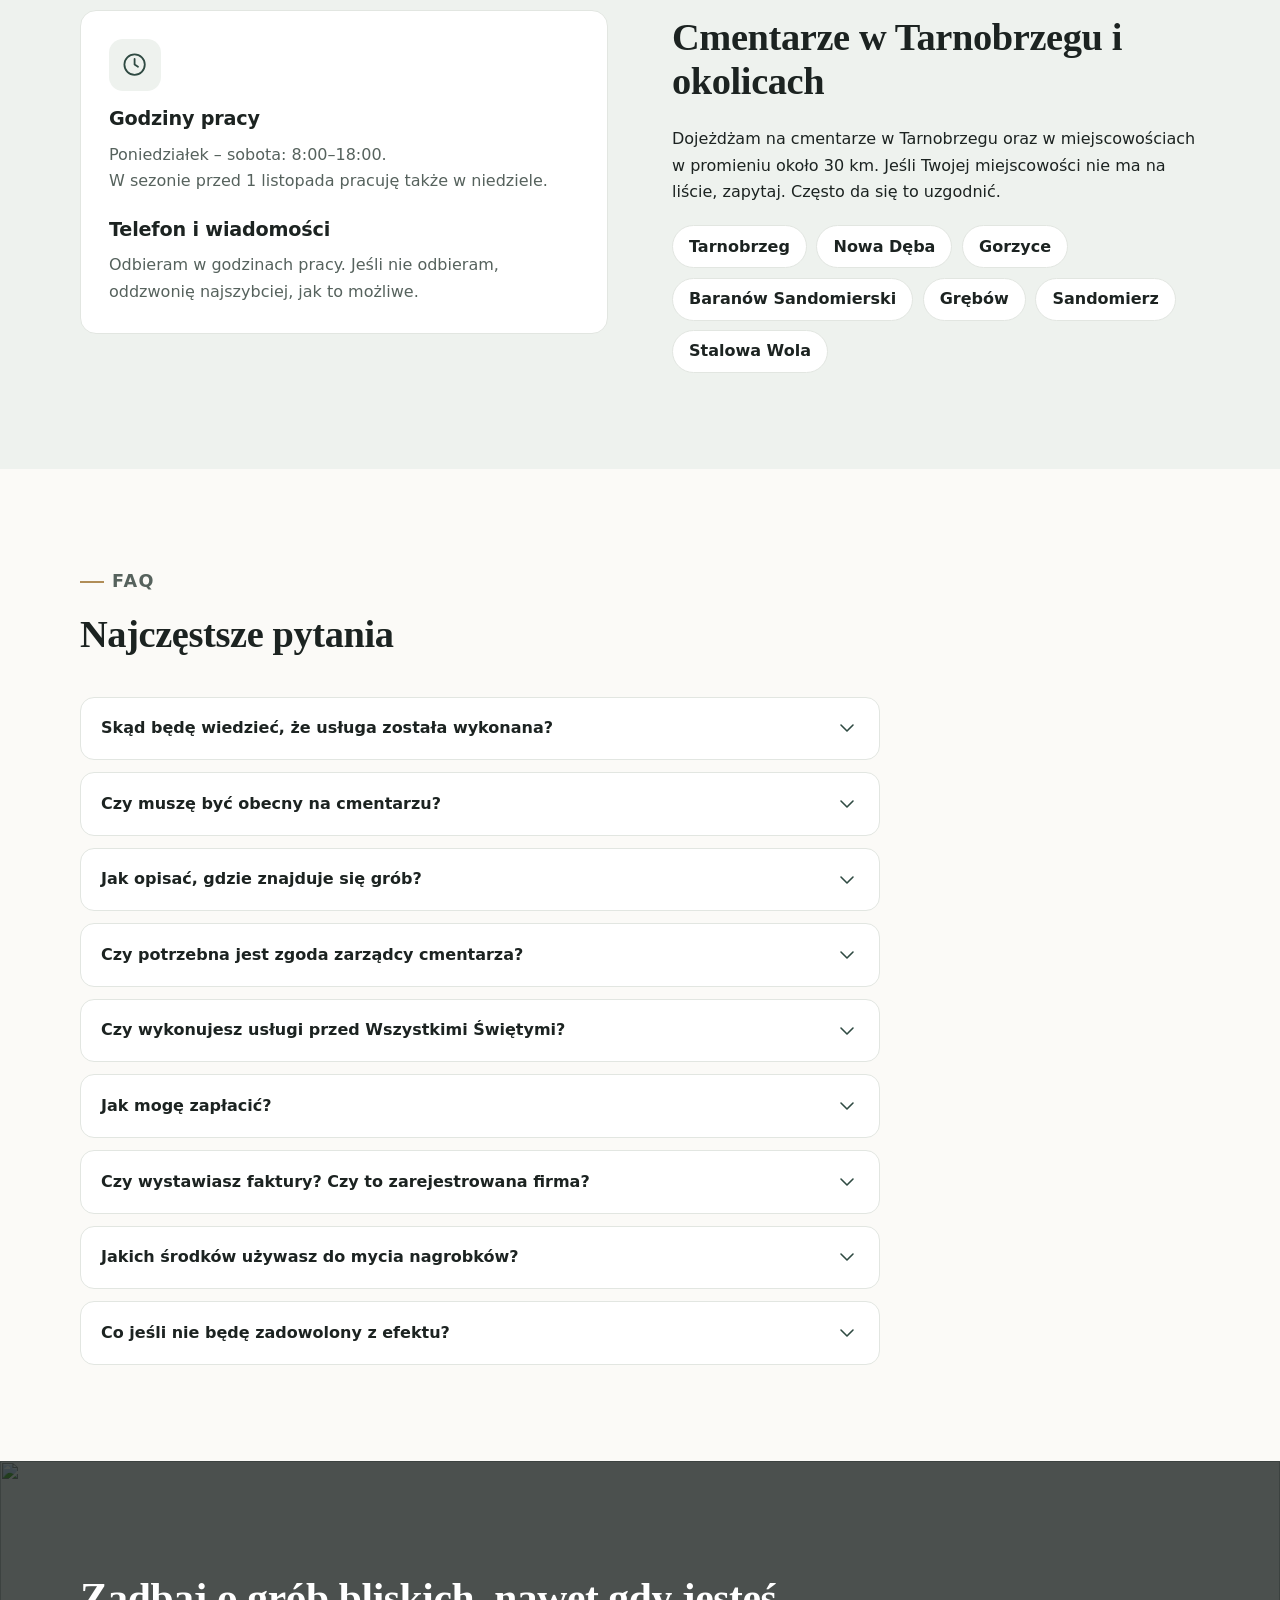
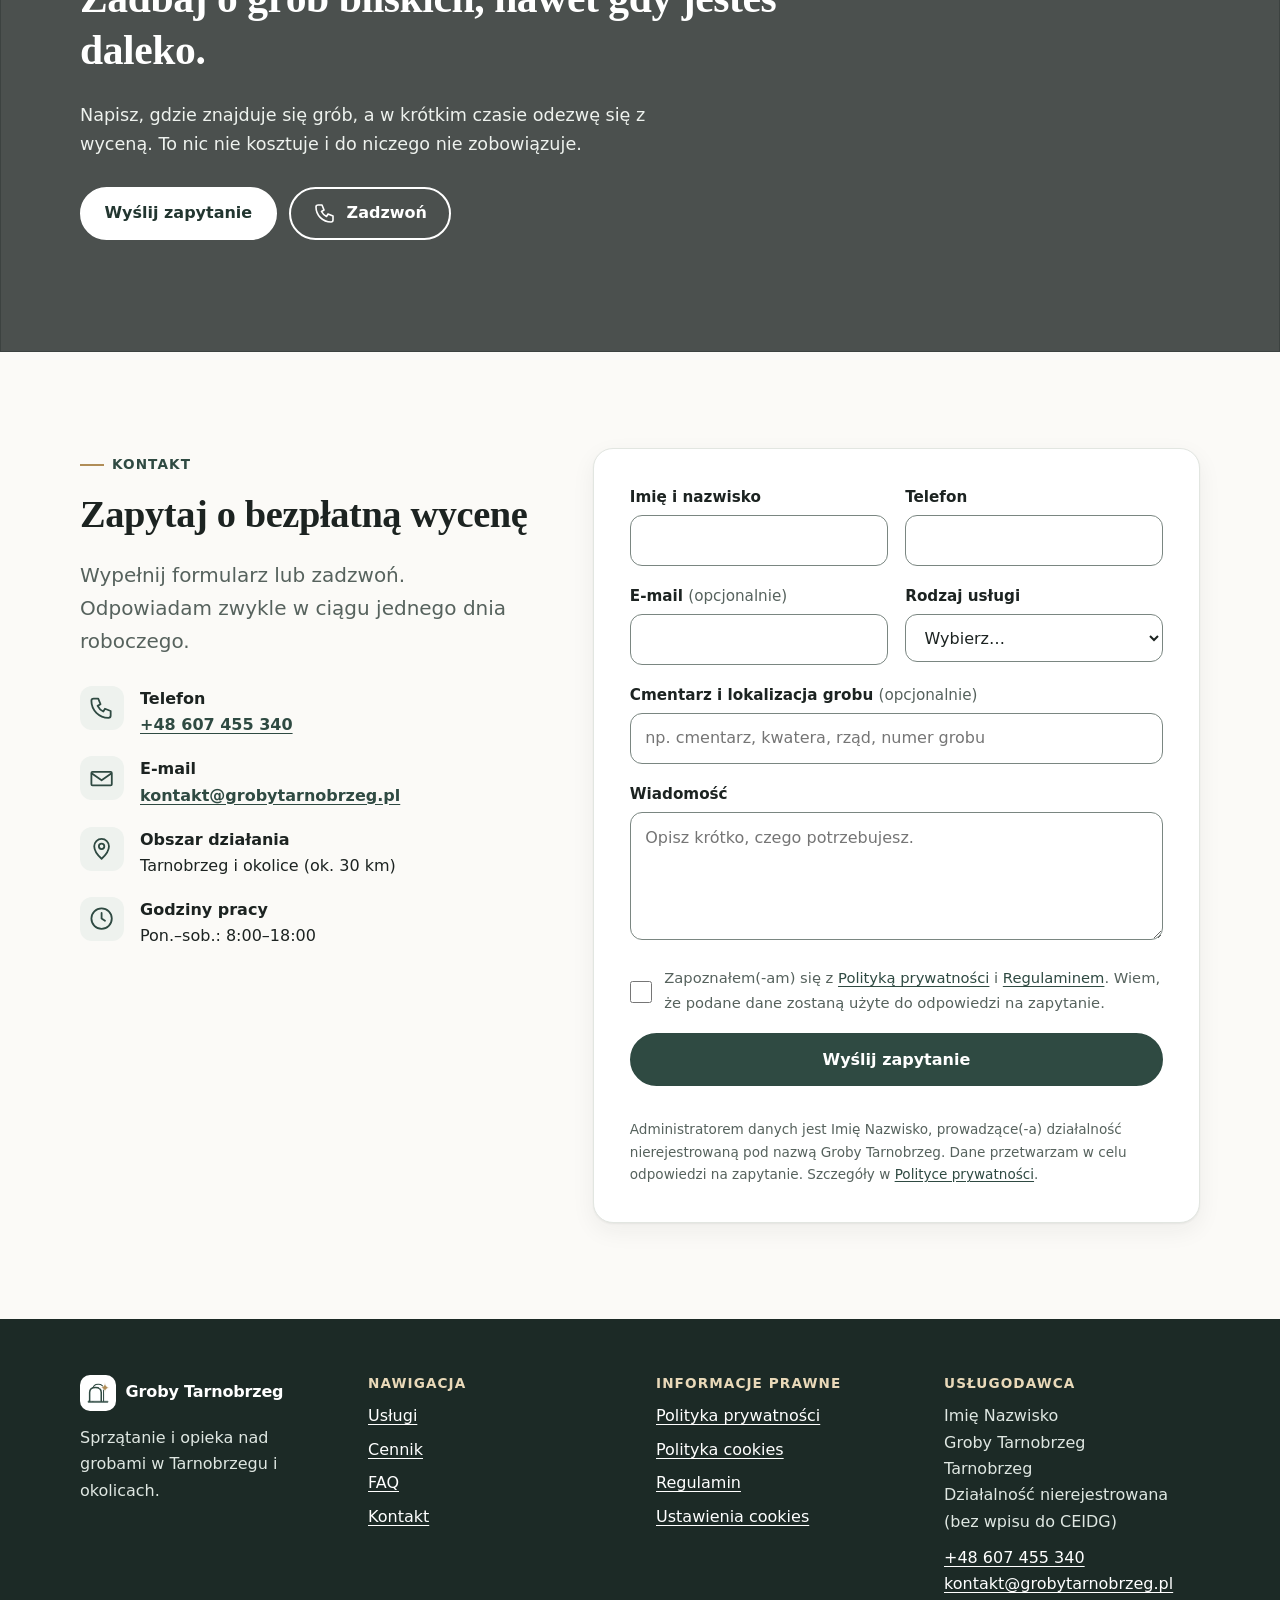
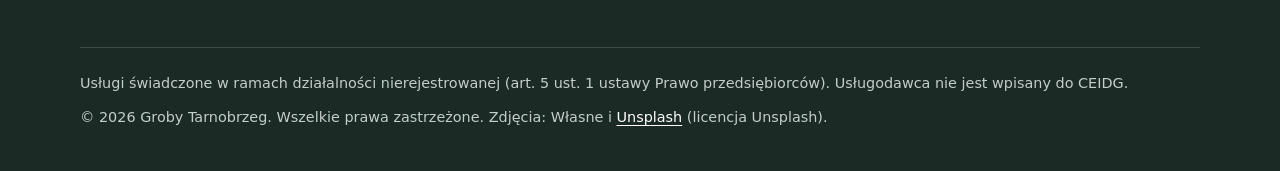
==== commit 4fe98c5a: "Usunięcie ostatniej karty w sekcji usługi" ====
--- a/index.html
+++ b/index.html
@@ -246,7 +246,7 @@
           <h2 id="uslugi-title">Opieka nad grobem – od porządków po stałą opiekę</h2>
           <p>Wybierz jednorazową usługę albo ustal stałe terminy wizyt. Zakres dopasuję do Twoich potrzeb.</p>
         </div>
-        <div class="grid">
+        <div class="grid services-grid">
           <article class="card">
             <div class="card-icon"><svg class="icon" aria-hidden="true">
                 <use href="#i-leaf" />
@@ -281,15 +281,8 @@
             <div class="card-icon"><svg class="icon" aria-hidden="true">
                 <use href="#i-wreath" />
               </svg></div>
-            <h3>Stroiki i dekoracje</h3>
-            <p>Wiązanki, stroiki, wrzosy i chryzantemy dobrane do pory roku oraz Twoich oczekiwań.</p>
-          </article>
-          <article class="card">
-            <div class="card-icon"><svg class="icon" aria-hidden="true">
-                <use href="#i-sparkle" />
-              </svg></div>
-            <h3>Odświeżanie i impregnacja</h3>
-            <p>Odświeżenie wyblakłych napisów i zabezpieczenie kamienia, tak aby dłużej wyglądał schludnie.</p>
+            <h3>Kwiaty i znicze</h3>
+            <p>Dostarczanie kwiatów, zniczy, wiązanek i innych ozdób na grób dobranych do Twoich oczekiwań.</p>
           </article>
         </div>
       </div>
--- a/css/style.css
+++ b/css/style.css
@@ -147,6 +147,8 @@
 
 /* ---------- Karty ---------- */
 .grid { display: grid; gap: 1.25rem; grid-template-columns: repeat(auto-fit, minmax(min(100%, 17rem), 1fr)); }
+.services-grid { display: flex; flex-wrap: wrap; }
+.services-grid .card { flex: 1 1 17rem; }
 .card {
   padding: 1.75rem; background: var(--surface); border: 1px solid var(--line); border-radius: var(--radius);
   transition: box-shadow .25s, transform .25s;
@@ -277,6 +279,22 @@
 .call-bar:hover { background: var(--primary-dark); color: #fff; }
 body.has-callbar { padding-bottom: 3.5rem; }
 @media (min-width: 48rem) { .call-bar { display: none; } body.has-callbar { padding-bottom: 0; } }
+
+/* ---------- Powrót na górę strony ---------- */
+.back-to-top {
+  position: fixed; right: 1rem; bottom: 4.5rem; z-index: 60;
+  display: grid; place-items: center; width: 3rem; height: 3rem; padding: 0;
+  border: 2px solid #fff; border-radius: 50%; background: var(--primary); color: #fff;
+  box-shadow: var(--shadow); cursor: pointer; transition: background-color .2s, transform .2s;
+}
+.back-to-top:hover { background: var(--primary-dark); transform: translateY(-2px); }
+.back-to-top:focus-visible { outline-color: var(--gold); }
+.back-to-top[hidden] { display: none; }
+.back-to-top svg {
+  width: 1.4rem; height: 1.4rem; fill: none; stroke: currentColor; stroke-width: 2;
+  stroke-linecap: round; stroke-linejoin: round;
+}
+@media (min-width: 48rem) { .back-to-top { right: 1.5rem; bottom: 1.5rem; } }
 
 /* ---------- Strony prawne ---------- */
 .page-head { padding-block: clamp(2.5rem, 6vw, 4rem) 1rem; }
@@ -328,6 +346,6 @@
   *, *::before, *::after { transition: none !important; animation: none !important; }
 }
 @media print {
-  .site-header, .call-bar, .cc, .site-footer .link-btn { display: none !important; }
+  .site-header, .call-bar, .back-to-top, .cc, .site-footer .link-btn { display: none !important; }
   body { background: #fff; }
 }
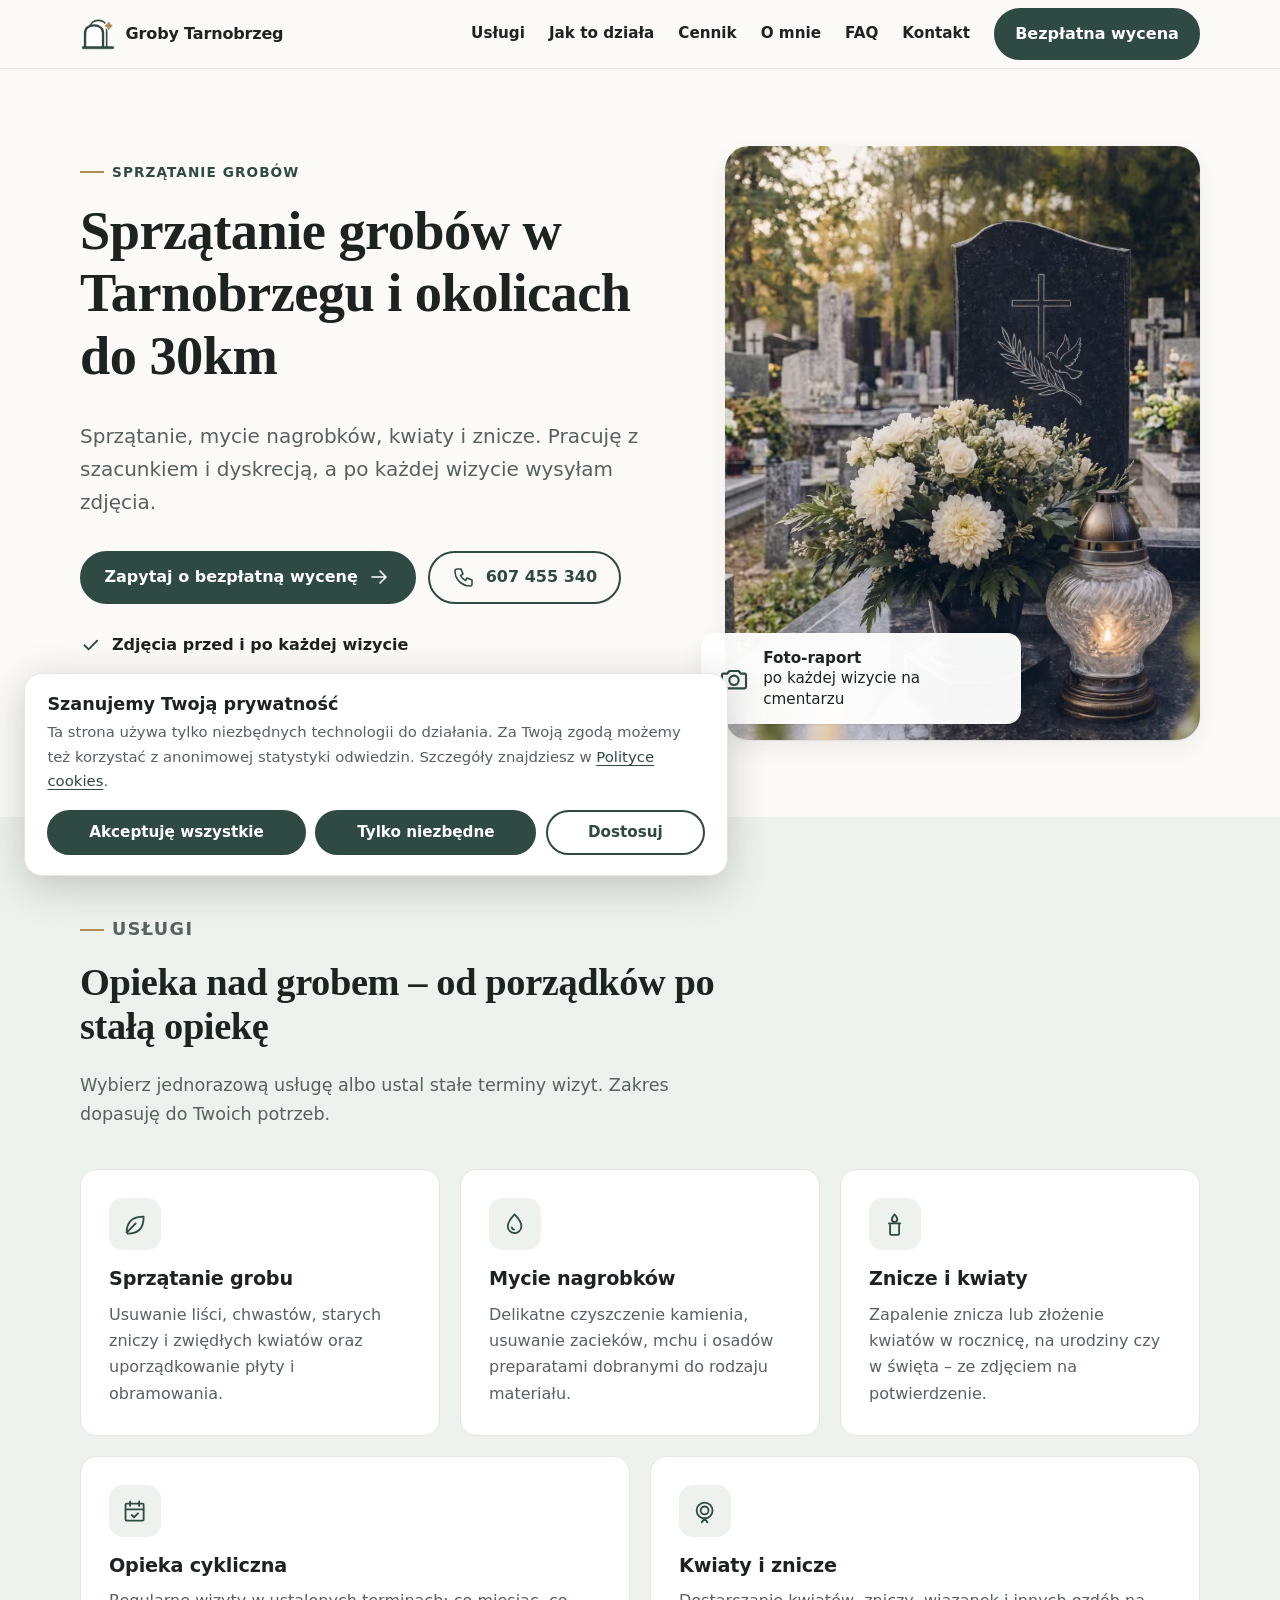
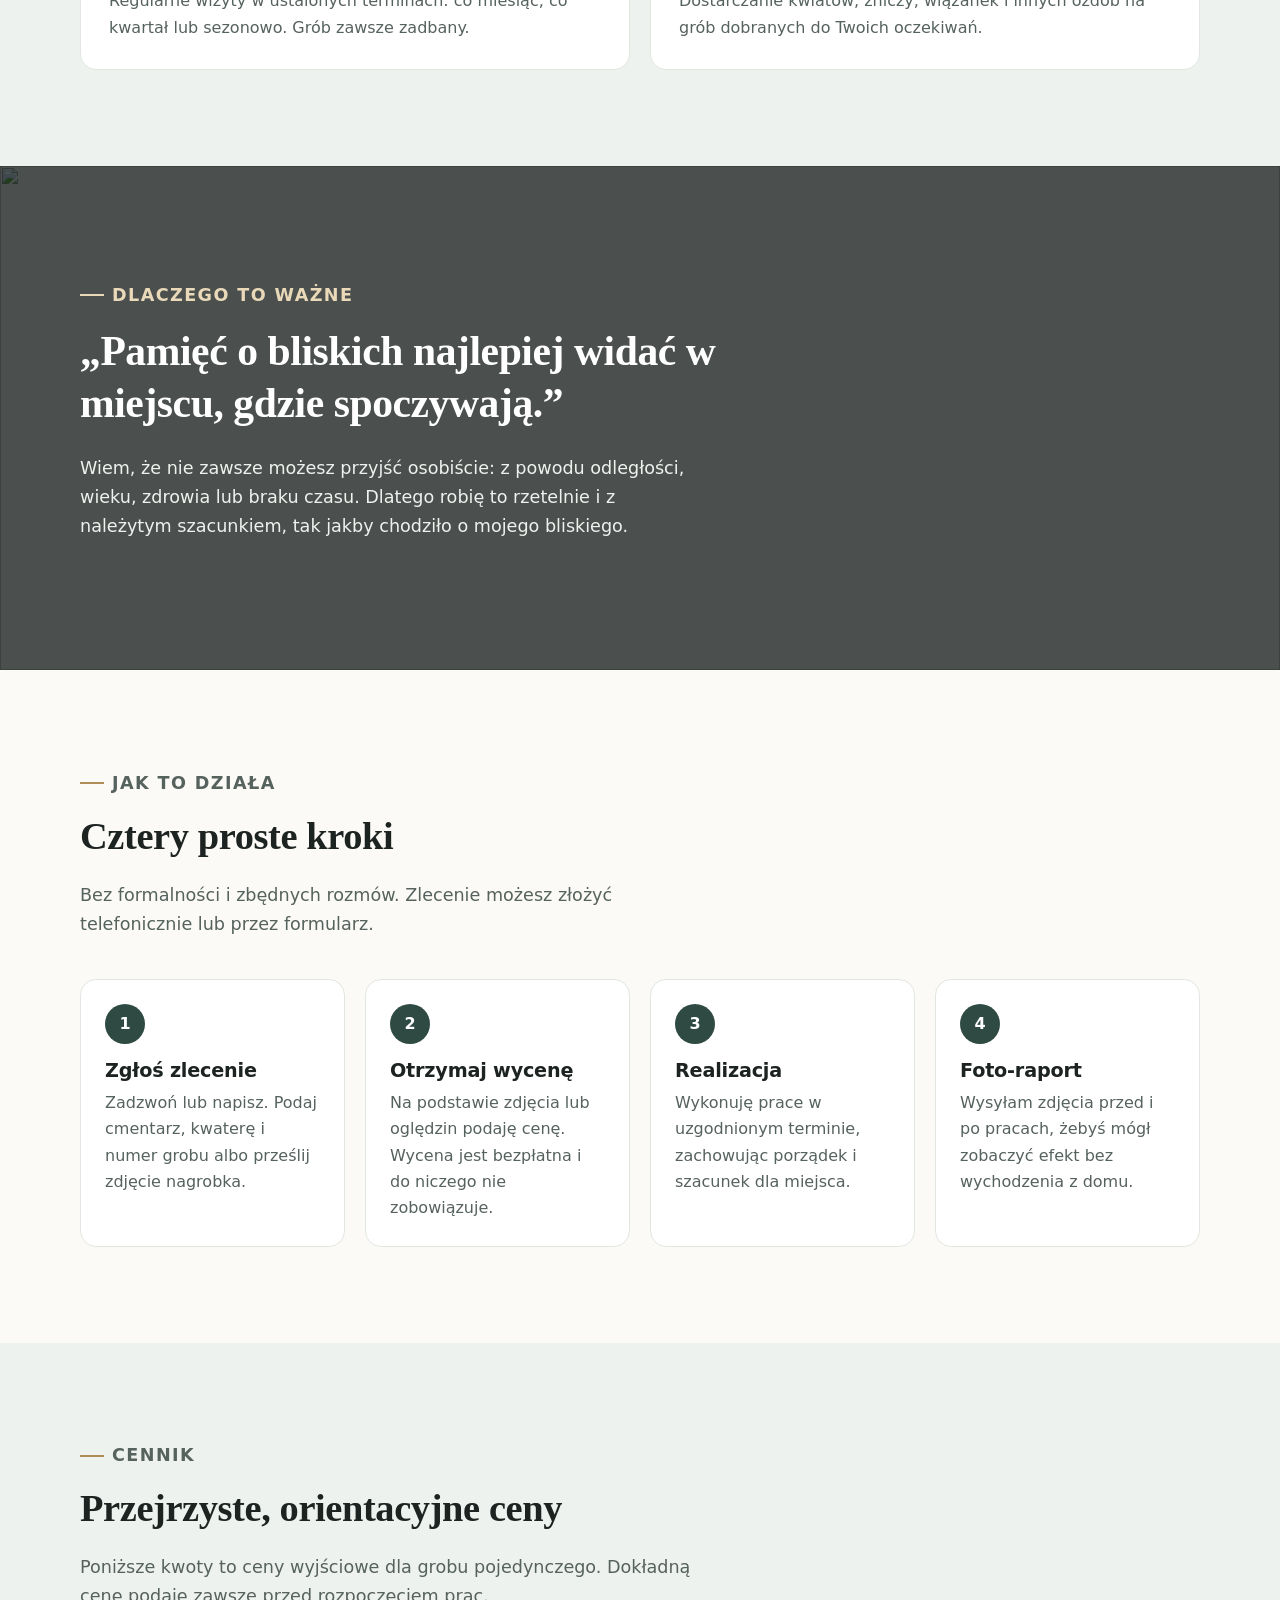
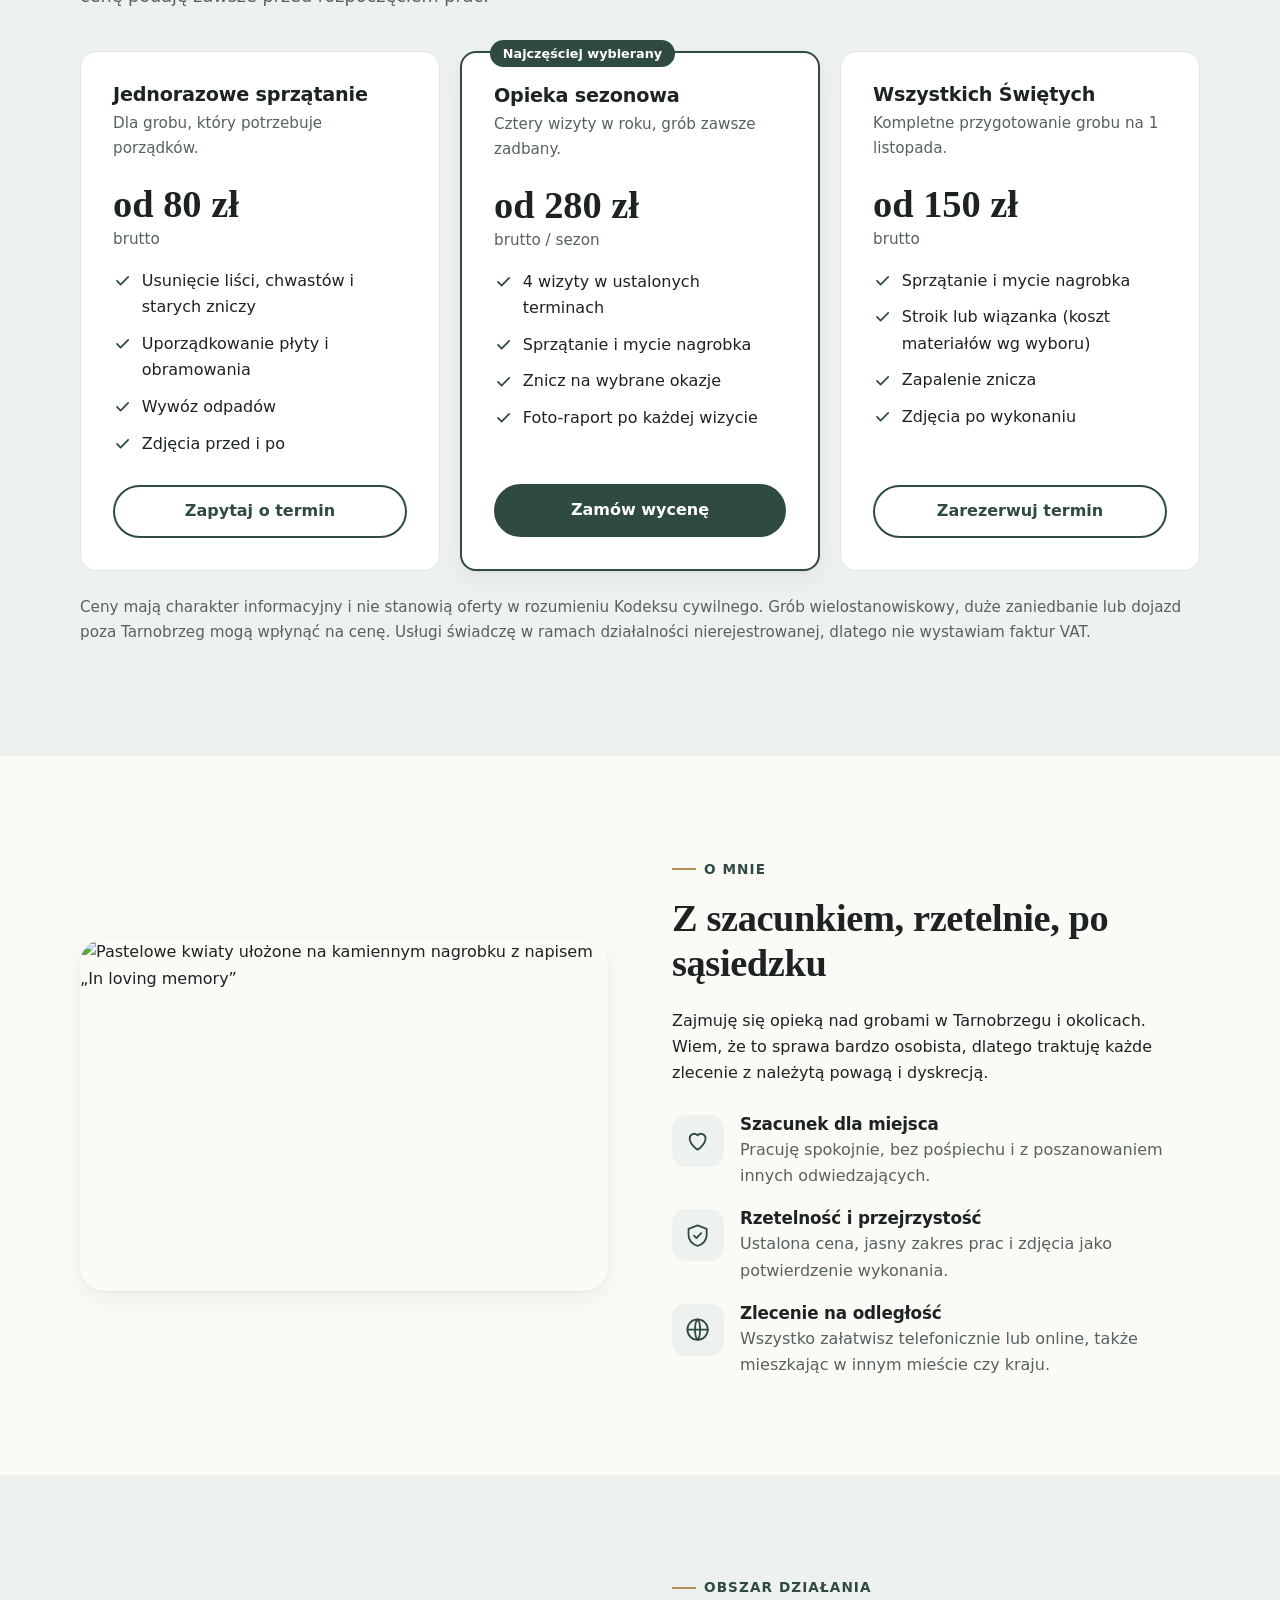
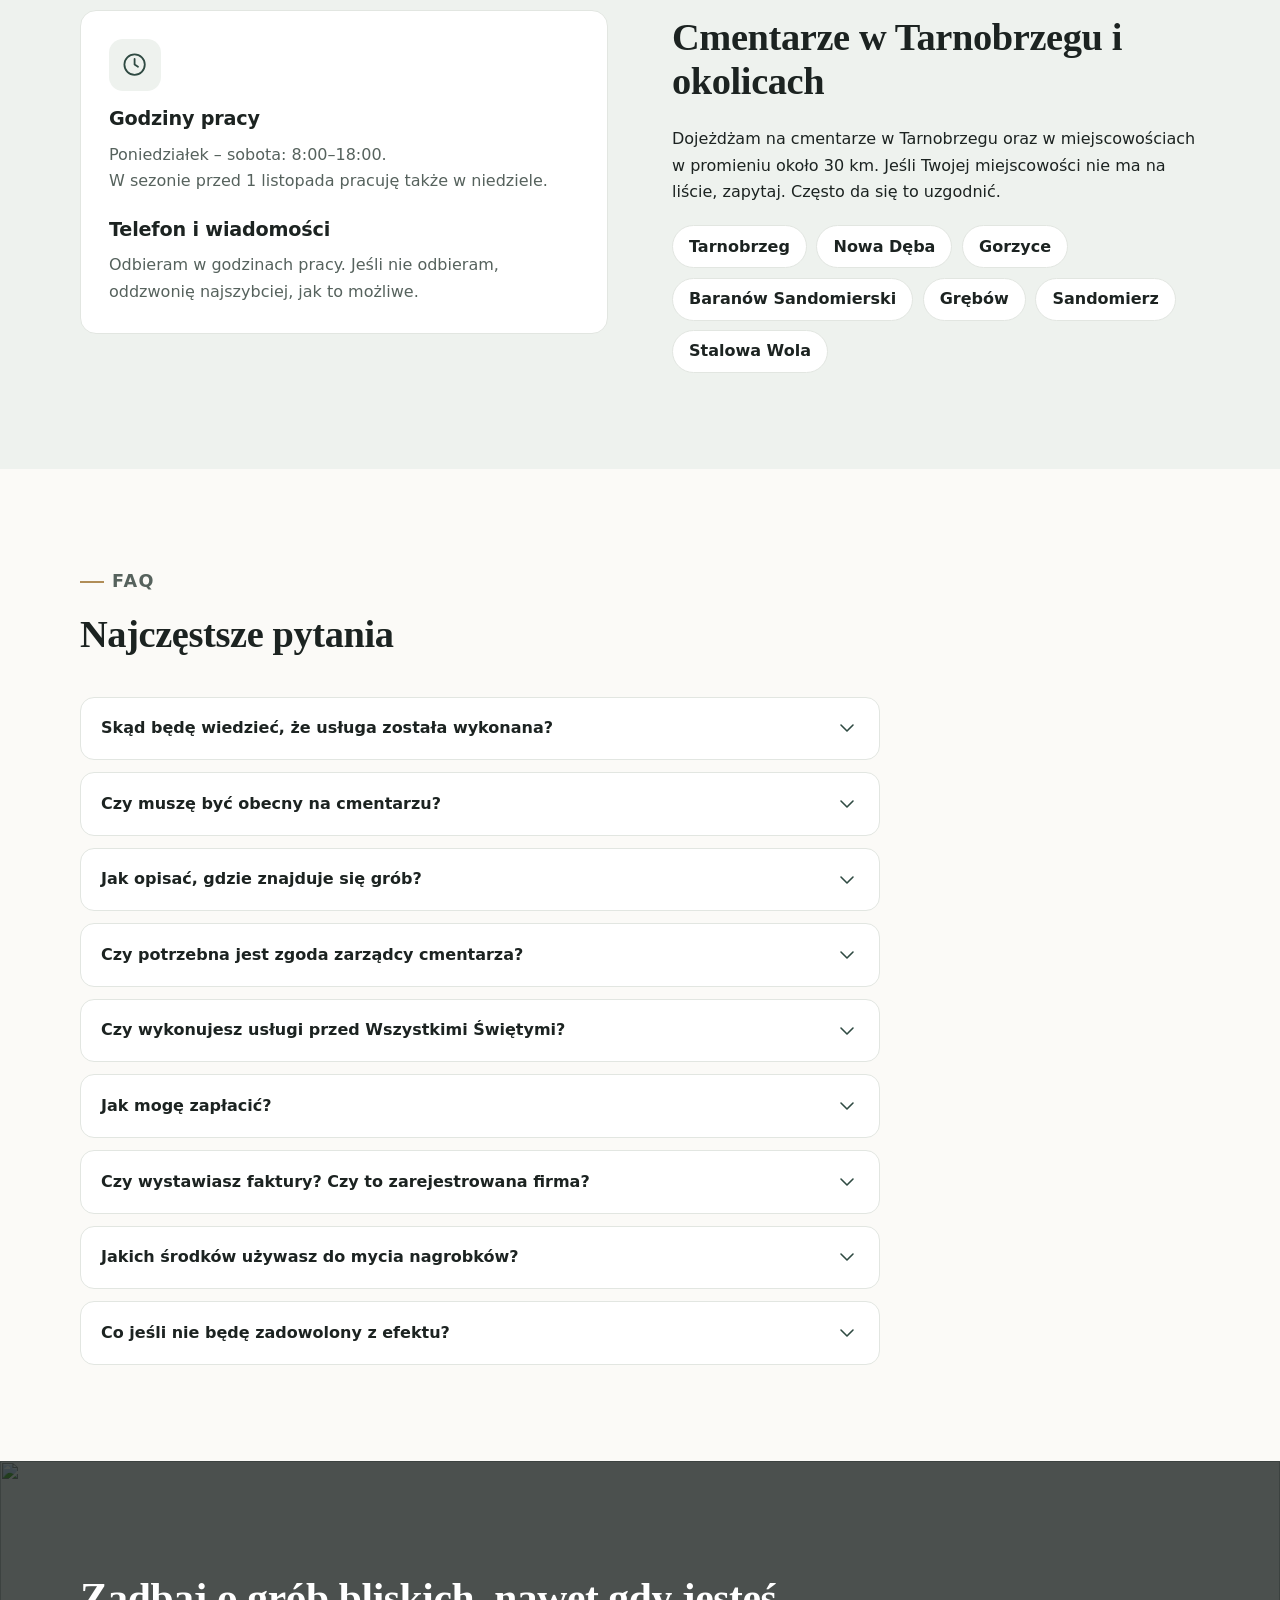
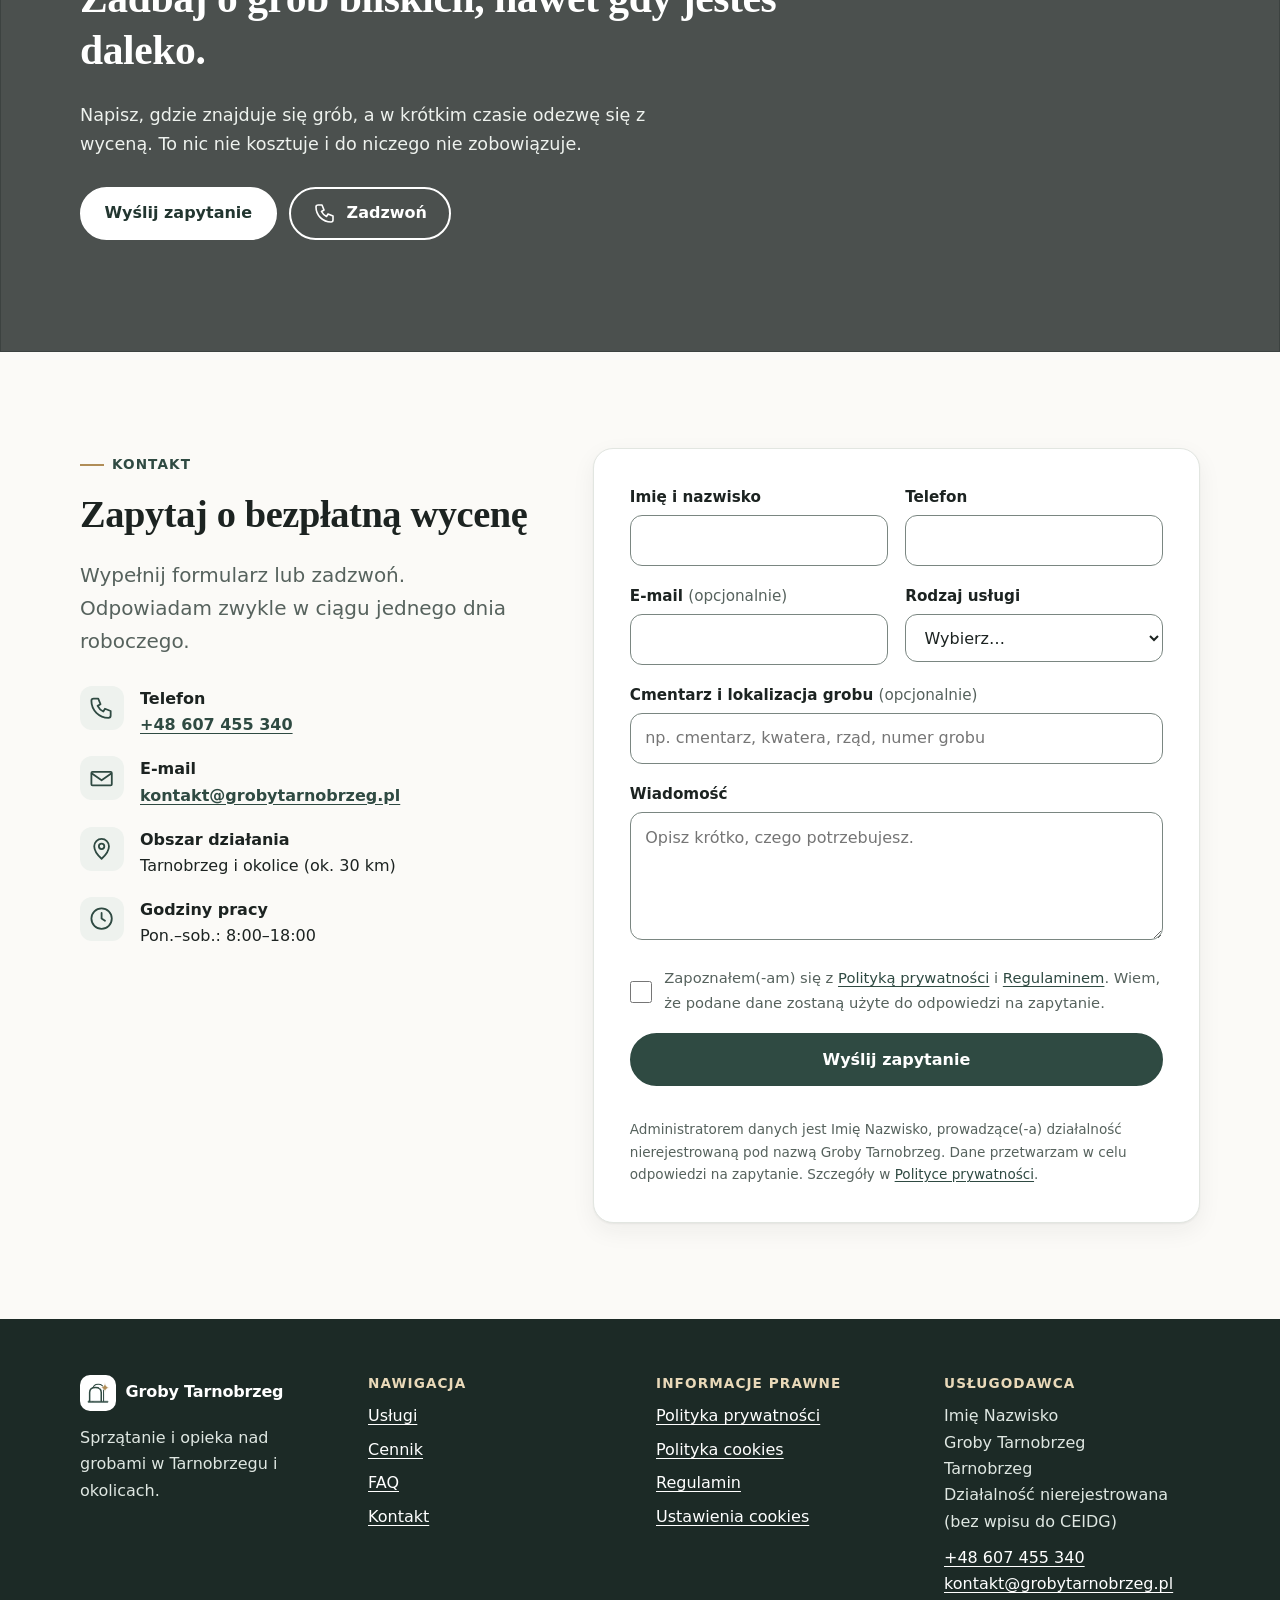
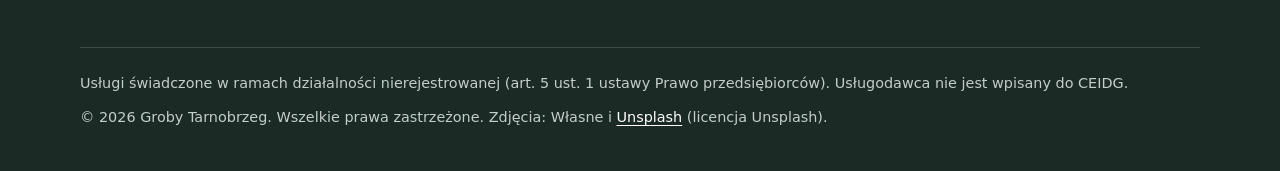
==== commit 5db401a2: "Sprawdzenie treści do sekcji - Dlaczego to ważne" ====
--- a/index.html
+++ b/index.html
@@ -203,7 +203,7 @@
       <div class="container hero-grid">
         <div>
           <p class="eyebrow">Sprzątanie grobów</p>
-          <h1 id="hero-title">Zadbany grób to wyraz pamięci. Zajmę się nim za Ciebie.</h1>
+          <h1 id="hero-title">Sprzątanie grobów w Tarnobrzegu i okolicach do 30km</h1>
           <p class="lead">Sprzątanie, mycie nagrobków, kwiaty i znicze. Pracuję z szacunkiem i dyskrecją, a po każdej
             wizycie wysyłam zdjęcia.</p>
           <div class="hero-actions">
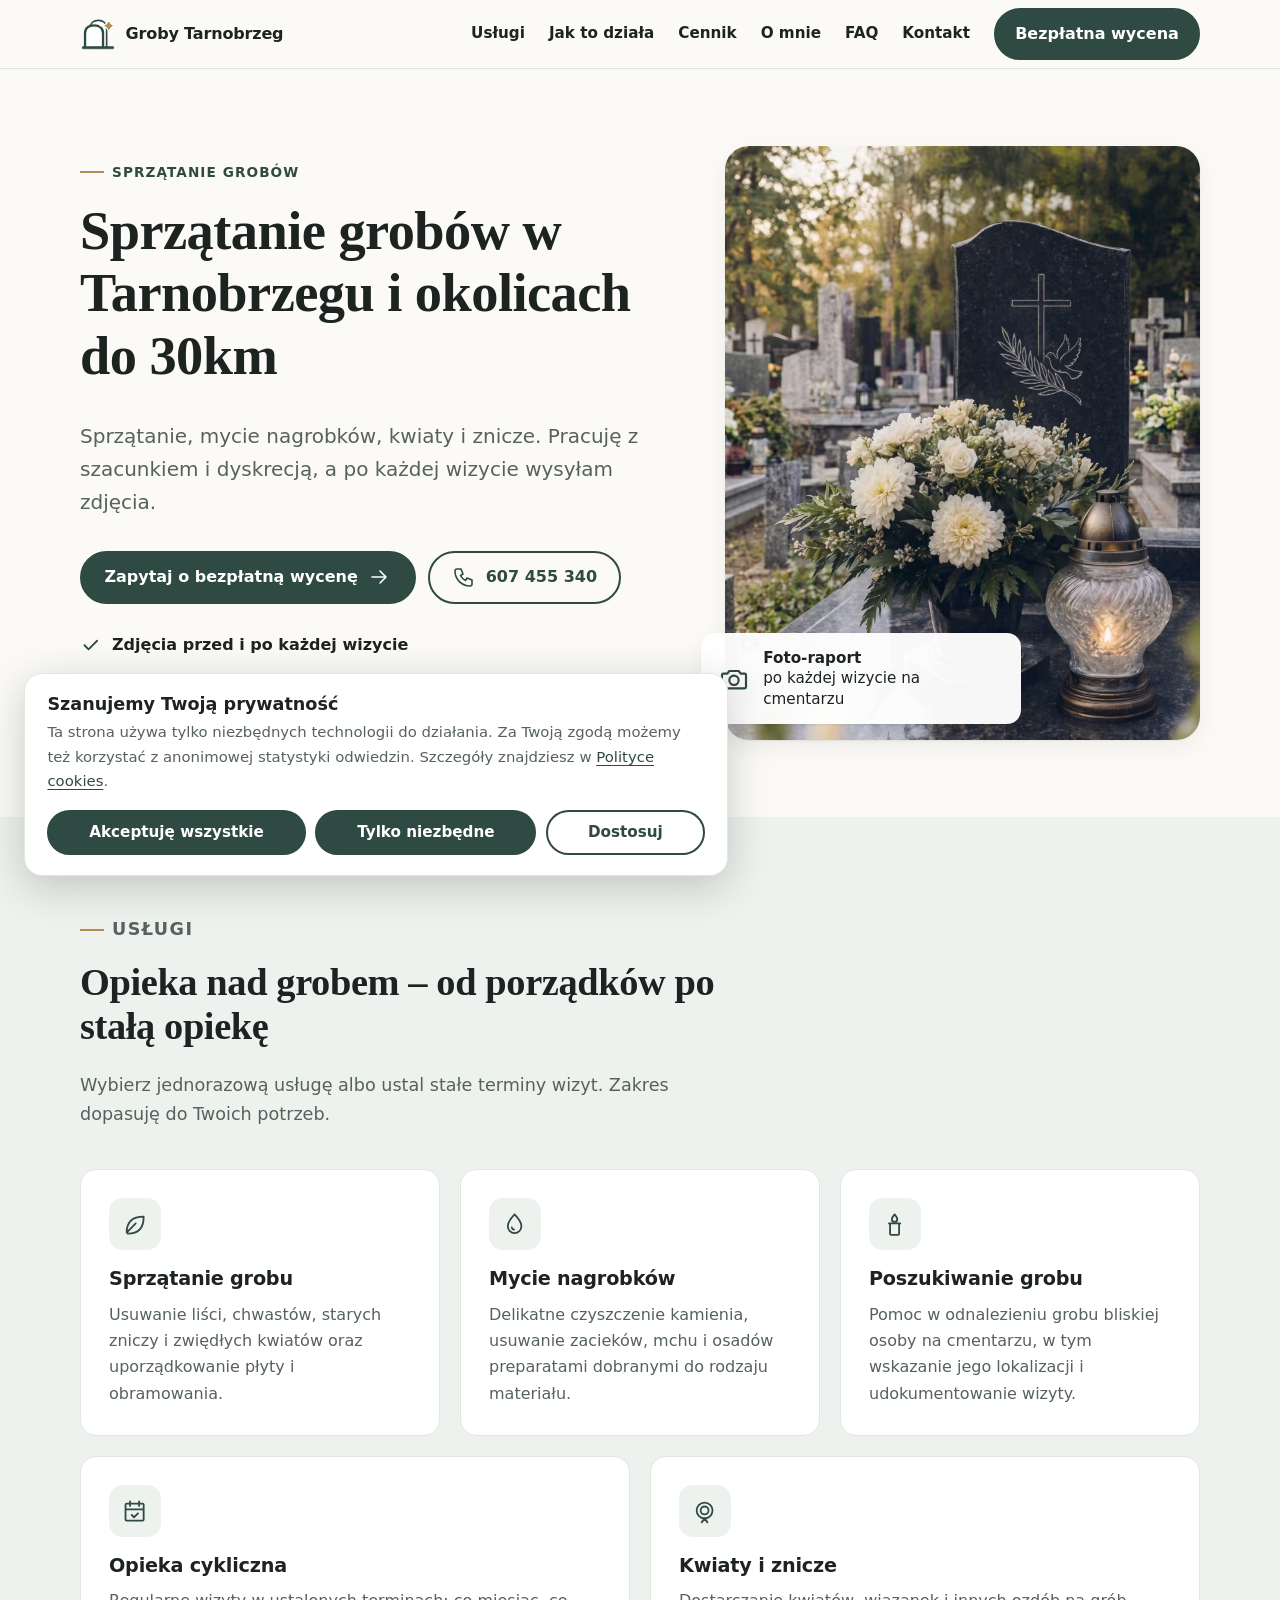
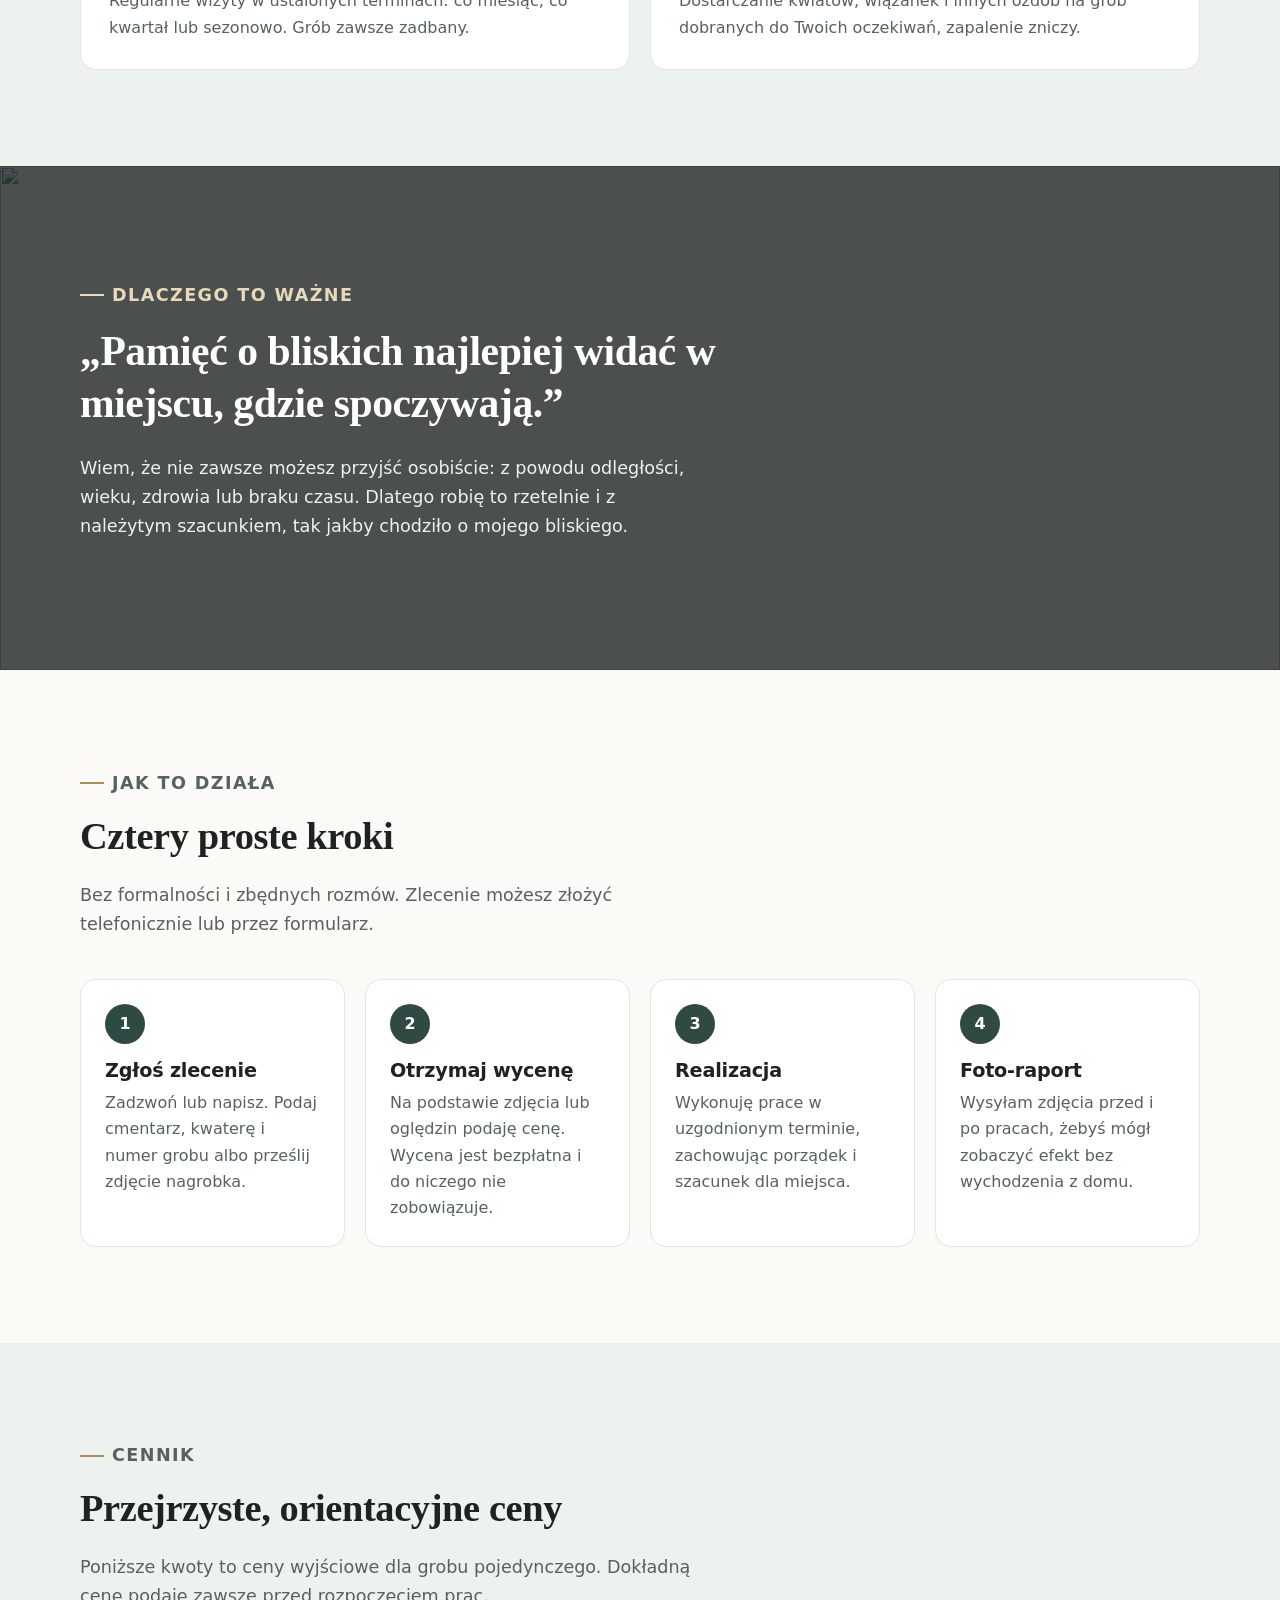
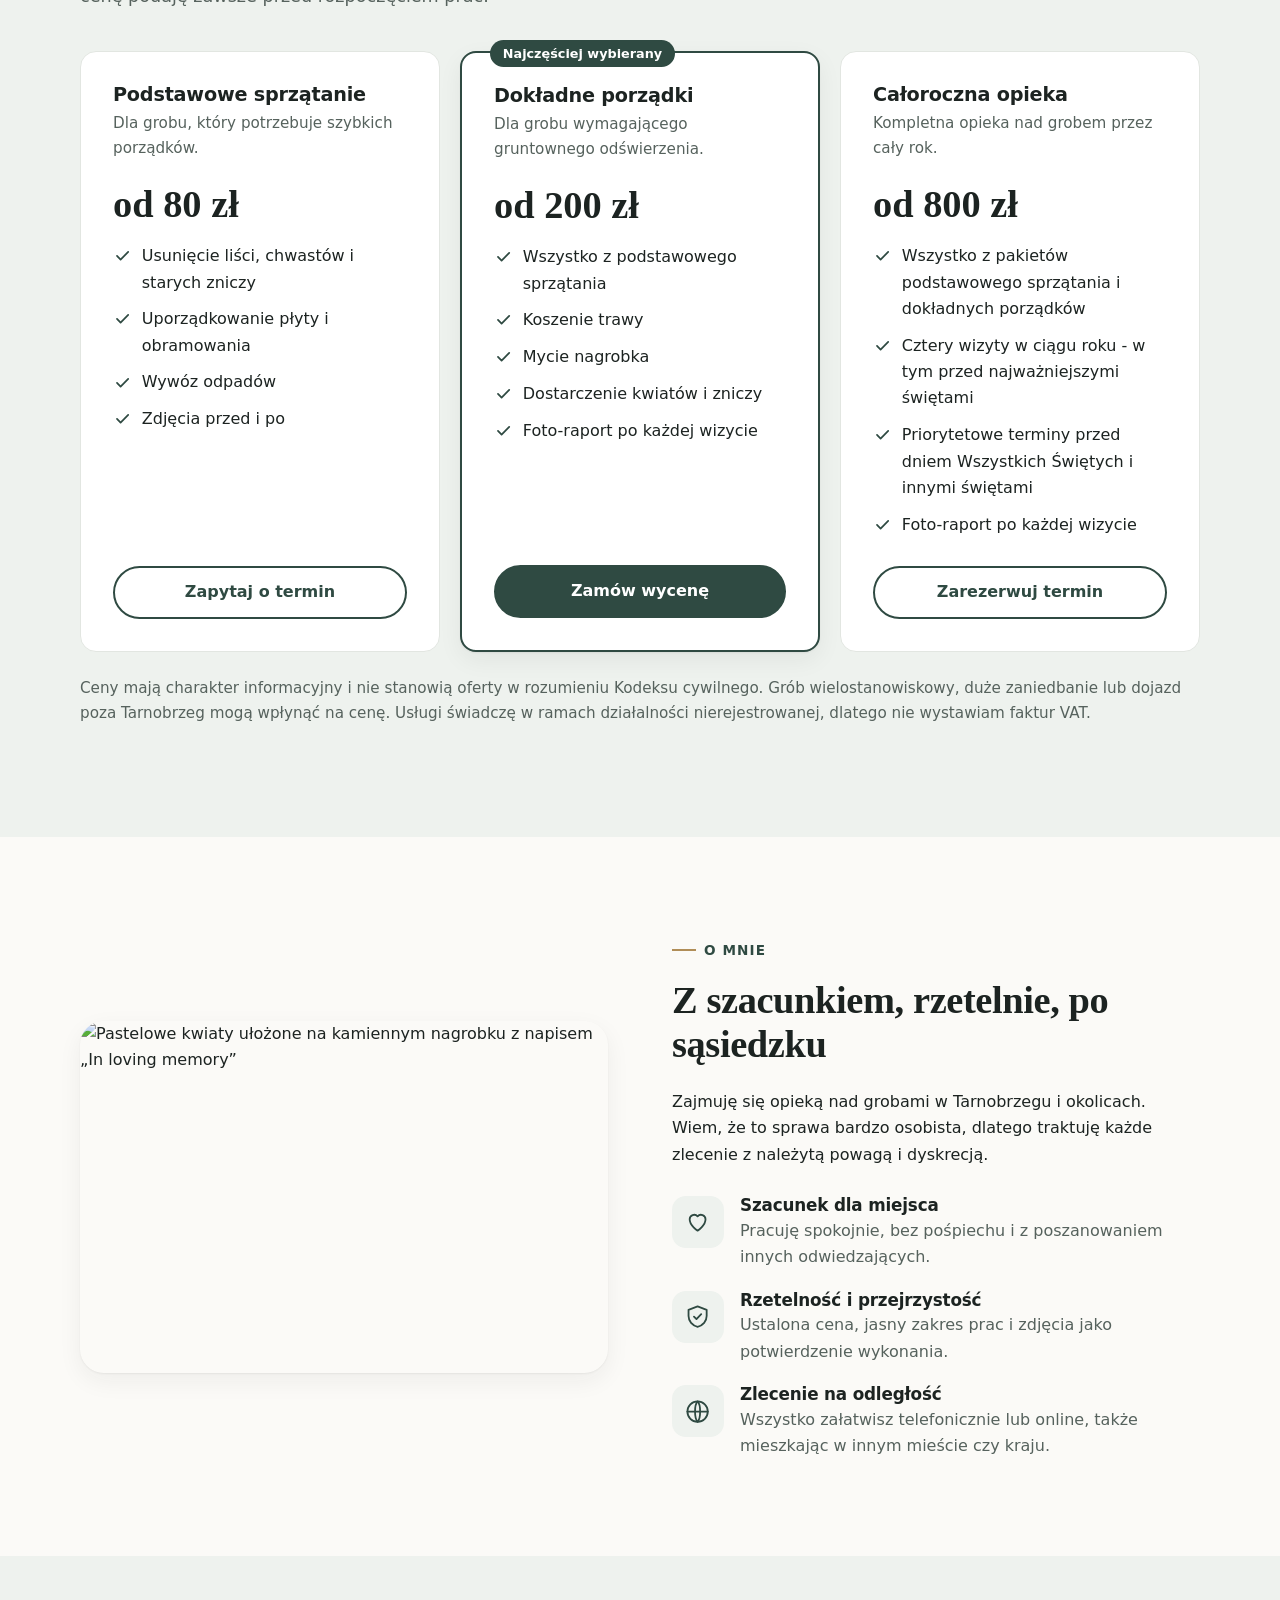
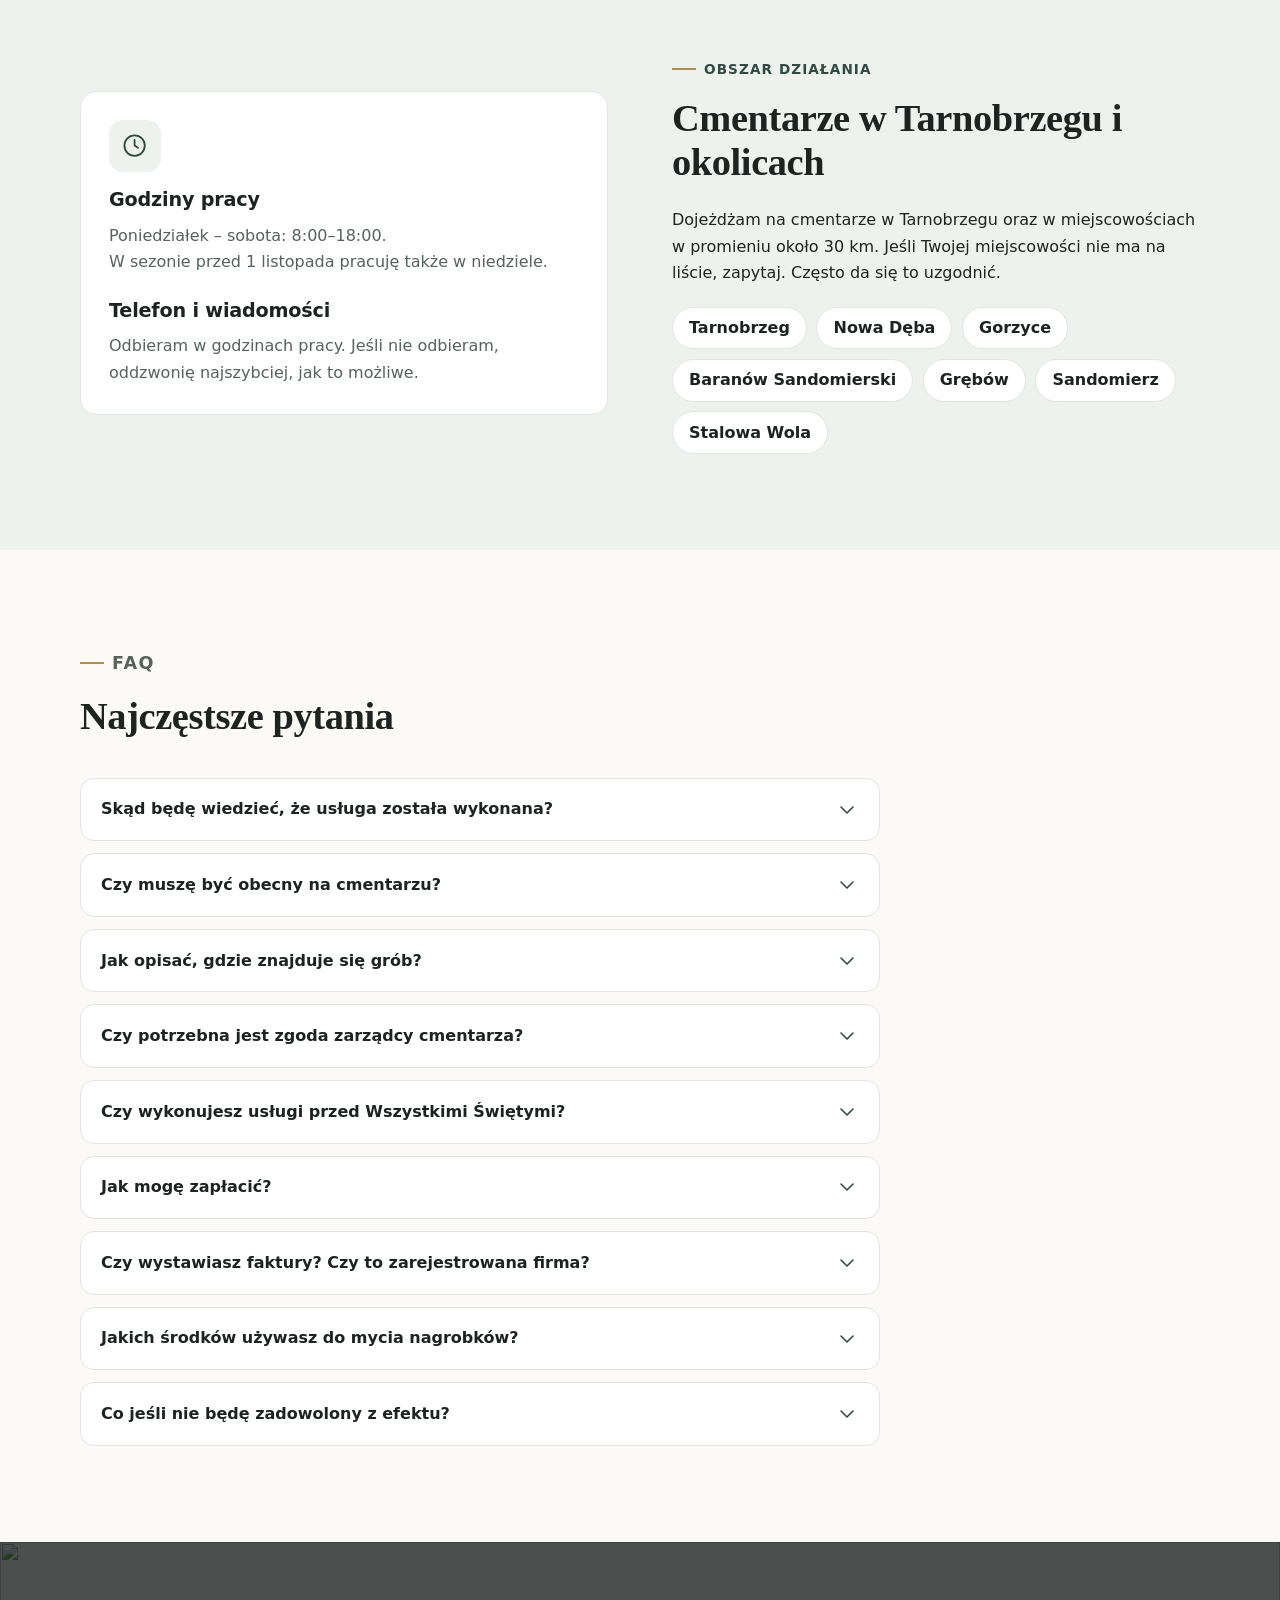
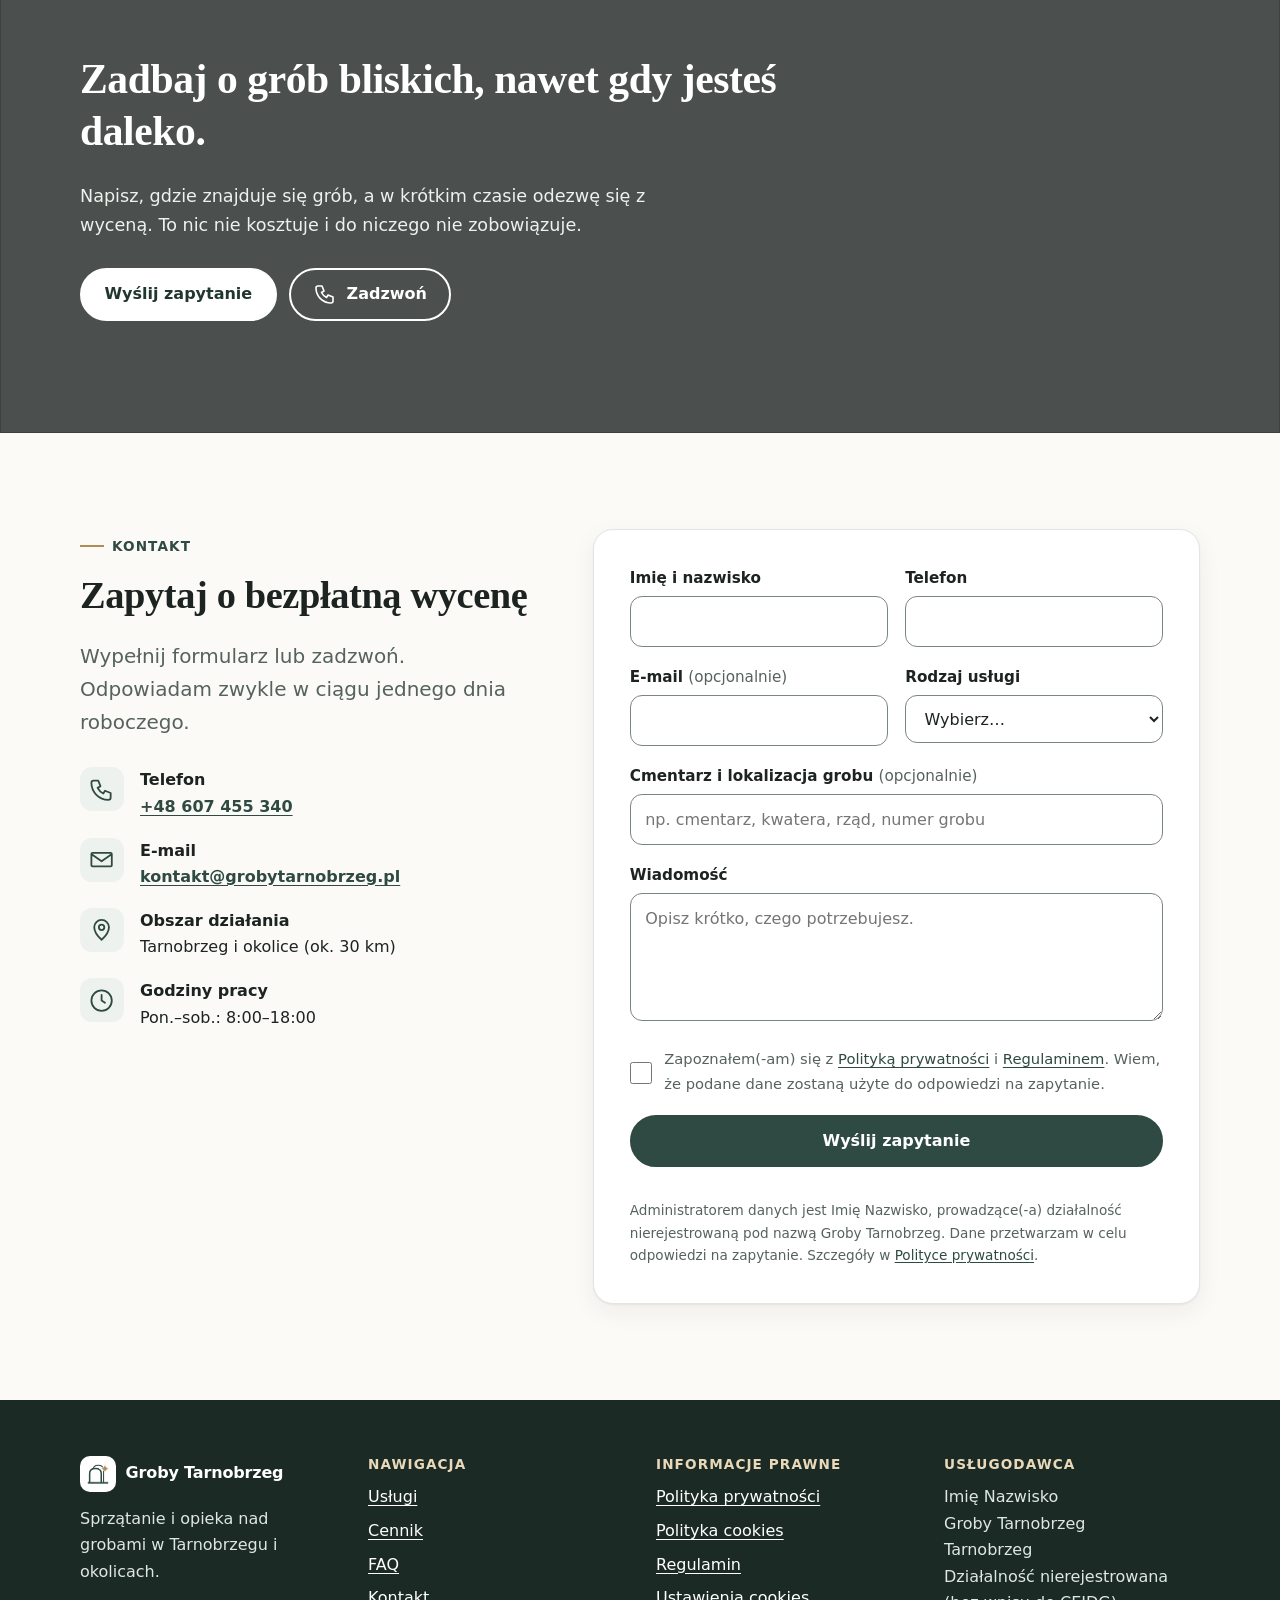
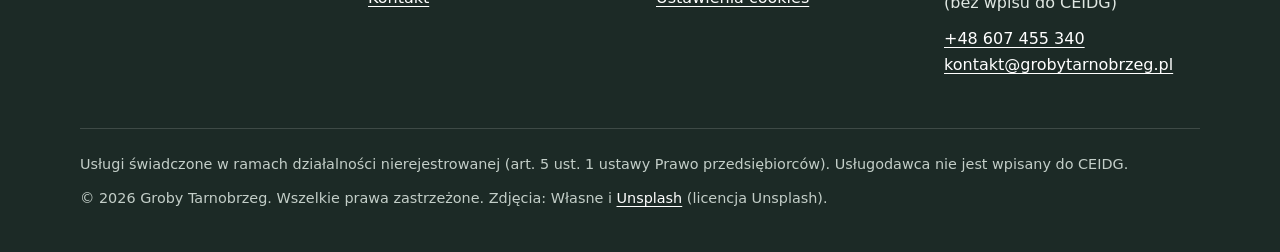
==== commit 28d67c89: "Zmiany w cenniku" ====
--- a/index.html
+++ b/index.html
@@ -19,8 +19,7 @@
   <meta property="og:description"
     content="Zadbany grób to wyraz pamięci. Sprzątanie, mycie nagrobków, znicze i kwiaty. Zdjęcia po każdej wizycie.">
   <meta property="og:url" content="https://grobytarnobrzeg.pl/">
-  <meta property="og:image"
-    content="https://grobytarnobrzeg.pl/img/161126hero-image.avif">
+  <meta property="og:image" content="https://grobytarnobrzeg.pl/img/161126hero-image.avif">
   <meta property="og:image:alt" content="Nagrobki otoczone kwiatami w świetle zachodzącego słońca">
   <meta name="twitter:card" content="summary_large_image">
 
@@ -96,10 +95,13 @@
 
   <svg class="sprite" aria-hidden="true" focusable="false" xmlns="http://www.w3.org/2000/svg">
     <symbol id="i-logo" viewBox="0 0 100 100">
-      <path d="M28 86V34C28 20 38 12 51 12C64 12 74 20 74 34V86" style="fill: var(--surface)" stroke="currentColor" stroke-width="4.5" stroke-linejoin="round" />
-      <path d="M14 86V48C14 34 24 26 39 26C54 26 64 34 64 48V86" style="fill: var(--surface)" stroke="currentColor" stroke-width="6.5" stroke-linejoin="round" />
+      <path d="M28 86V34C28 20 38 12 51 12C64 12 74 20 74 34V86" style="fill: var(--surface)" stroke="currentColor"
+        stroke-width="4.5" stroke-linejoin="round" />
+      <path d="M14 86V48C14 34 24 26 39 26C54 26 64 34 64 48V86" style="fill: var(--surface)" stroke="currentColor"
+        stroke-width="6.5" stroke-linejoin="round" />
       <rect x="6" y="85" width="88" height="6" rx="3" fill="currentColor" />
-      <path d="M80 16Q80 27 91 27Q80 27 80 38Q80 27 69 27Q80 27 80 16Z" fill="#b08d57" stroke="#ffffff" stroke-width="1.5" transform="translate(80 27) scale(2.2) translate(-80 -27)" />
+      <path d="M80 16Q80 27 91 27Q80 27 80 38Q80 27 69 27Q80 27 80 16Z" fill="#b08d57" stroke="#ffffff"
+        stroke-width="1.5" transform="translate(80 27) scale(2.2) translate(-80 -27)" />
     </symbol>
     <symbol id="i-menu" viewBox="0 0 24 24">
       <path d="M4 7h16M4 12h16M4 17h16" />
@@ -266,9 +268,9 @@
             <div class="card-icon"><svg class="icon" aria-hidden="true">
                 <use href="#i-candle" />
               </svg></div>
-            <h3>Znicze i kwiaty</h3>
-            <p>Zapalenie znicza lub złożenie kwiatów w rocznicę, na urodziny czy w święta – ze zdjęciem na
-              potwierdzenie.</p>
+            <h3>Poszukiwanie grobu</h3>
+            <p>Pomoc w odnalezieniu grobu bliskiej osoby na cmentarzu, w tym wskazanie jego lokalizacji i
+              udokumentowanie wizyty.</p>
           </article>
           <article class="card">
             <div class="card-icon"><svg class="icon" aria-hidden="true">
@@ -282,7 +284,8 @@
                 <use href="#i-wreath" />
               </svg></div>
             <h3>Kwiaty i znicze</h3>
-            <p>Dostarczanie kwiatów, zniczy, wiązanek i innych ozdób na grób dobranych do Twoich oczekiwań.</p>
+            <p>Dostarczanie kwiatów, wiązanek i innych ozdób na grób dobranych do Twoich oczekiwań, zapalenie zniczy.
+            </p>
           </article>
         </div>
       </div>
@@ -338,9 +341,9 @@
         </div>
         <div class="pricing">
           <article class="plan">
-            <h3>Jednorazowe sprzątanie</h3>
-            <p class="desc">Dla grobu, który potrzebuje porządków.</p>
-            <p class="price">od 80 zł <small>brutto</small></p>
+            <h3>Podstawowe sprzątanie</h3>
+            <p class="desc">Dla grobu, który potrzebuje szybkich porządków.</p>
+            <p class="price">od 80 zł</p>
             <ul>
               <li><svg class="icon" aria-hidden="true">
                   <use href="#i-check" />
@@ -359,19 +362,22 @@
           </article>
           <article class="plan featured">
             <span class="plan-tag">Najczęściej wybierany</span>
-            <h3>Opieka sezonowa</h3>
-            <p class="desc">Cztery wizyty w roku, grób zawsze zadbany.</p>
-            <p class="price">od 280 zł <small>brutto / sezon</small></p>
+            <h3>Dokładne porządki</h3>
+            <p class="desc">Dla grobu wymagającego gruntownego odświerzenia.</p>
+            <p class="price">od 200 zł</p>
             <ul>
               <li><svg class="icon" aria-hidden="true">
                   <use href="#i-check" />
-                </svg> 4 wizyty w ustalonych terminach</li>
-              <li><svg class="icon" aria-hidden="true">
-                  <use href="#i-check" />
-                </svg> Sprzątanie i mycie nagrobka</li>
-              <li><svg class="icon" aria-hidden="true">
-                  <use href="#i-check" />
-                </svg> Znicz na wybrane okazje</li>
+                </svg> Wszystko z podstawowego sprzątania</li>
+              <li><svg class="icon" aria-hidden="true">
+                  <use href="#i-check" />
+                </svg> Koszenie trawy</li>
+              <li><svg class="icon" aria-hidden="true">
+                  <use href="#i-check" />
+                </svg> Mycie nagrobka</li>
+              <li><svg class="icon" aria-hidden="true">
+                  <use href="#i-check" />
+                </svg> Dostarczenie kwiatów i zniczy</li>
               <li><svg class="icon" aria-hidden="true">
                   <use href="#i-check" />
                 </svg> Foto-raport po każdej wizycie</li>
@@ -379,28 +385,29 @@
             <a class="btn btn-primary" href="#kontakt">Zamów wycenę</a>
           </article>
           <article class="plan">
-            <h3>Wszystkich Świętych</h3>
-            <p class="desc">Kompletne przygotowanie grobu na 1 listopada.</p>
-            <p class="price">od 150 zł <small>brutto</small></p>
+            <h3>Całoroczna opieka</h3>
+            <p class="desc">Kompletna opieka nad grobem przez cały rok.</p>
+            <p class="price">od 800 zł</p>
             <ul>
               <li><svg class="icon" aria-hidden="true">
                   <use href="#i-check" />
-                </svg> Sprzątanie i mycie nagrobka</li>
-              <li><svg class="icon" aria-hidden="true">
-                  <use href="#i-check" />
-                </svg> Stroik lub wiązanka (koszt materiałów wg wyboru)</li>
-              <li><svg class="icon" aria-hidden="true">
-                  <use href="#i-check" />
-                </svg> Zapalenie znicza</li>
-              <li><svg class="icon" aria-hidden="true">
-                  <use href="#i-check" />
-                </svg> Zdjęcia po wykonaniu</li>
+                </svg> Wszystko z pakietów podstawowego sprzątania i dokładnych porządków</li>
+              <li><svg class="icon" aria-hidden="true">
+                  <use href="#i-check" />
+                </svg> Cztery wizyty w ciągu roku - w tym przed najważniejszymi świętami</li>
+              <li><svg class="icon" aria-hidden="true">
+                  <use href="#i-check" />
+                </svg> Priorytetowe terminy przed dniem Wszystkich Świętych i innymi świętami</li>
+              <li><svg class="icon" aria-hidden="true">
+                  <use href="#i-check" />
+                </svg> Foto-raport po każdej wizycie</li>
             </ul>
             <a class="btn" href="#kontakt">Zarezerwuj termin</a>
           </article>
         </div>
         <p class="note">Ceny mają charakter informacyjny i nie stanowią oferty w rozumieniu Kodeksu cywilnego. Grób
-          wielostanowiskowy, duże zaniedbanie lub dojazd poza Tarnobrzeg mogą wpłynąć na cenę. Usługi świadczę w ramach działalności nierejestrowanej, dlatego
+          wielostanowiskowy, duże zaniedbanie lub dojazd poza Tarnobrzeg mogą wpłynąć na cenę. Usługi świadczę w ramach
+          działalności nierejestrowanej, dlatego
           nie wystawiam faktur VAT.</p>
       </div>
     </section>
@@ -604,7 +611,8 @@
               <div class="card-icon"><svg class="icon" aria-hidden="true">
                   <use href="#i-mail" />
                 </svg></div>
-              <div><strong>E-mail</strong><a href="mailto:kontakt@grobytarnobrzeg.pl">kontakt@grobytarnobrzeg.pl</a></div>
+              <div><strong>E-mail</strong><a href="mailto:kontakt@grobytarnobrzeg.pl">kontakt@grobytarnobrzeg.pl</a>
+              </div>
             </li>
             <li>
               <div class="card-icon"><svg class="icon" aria-hidden="true">
@@ -676,7 +684,8 @@
               </div>
             </div>
           </form>
-          <p class="fine">Administratorem danych jest Imię Nazwisko, prowadzące(-a) działalność nierejestrowaną pod nazwą Groby
+          <p class="fine">Administratorem danych jest Imię Nazwisko, prowadzące(-a) działalność nierejestrowaną pod
+            nazwą Groby
             Tarnobrzeg. Dane
             przetwarzam w celu odpowiedzi na zapytanie. Szczegóły w <a href="polityka-prywatnosci.html">Polityce
               prywatności</a>.</p>
@@ -725,7 +734,7 @@
       <div class="footer-bottom">
         <p>Usługi świadczone w ramach działalności nierejestrowanej (art. 5 ust. 1 ustawy Prawo przedsiębiorców).
           Usługodawca nie jest wpisany do CEIDG.</p>
-        <p>© <span id="year">2026</span> Groby Tarnobrzeg. Wszelkie prawa zastrzeżone.         Zdjęcia: Własne i <a
+        <p>© <span id="year">2026</span> Groby Tarnobrzeg. Wszelkie prawa zastrzeżone. Zdjęcia: Własne i <a
             href="https://unsplash.com" target="_blank" rel="noopener noreferrer">Unsplash</a> (licencja Unsplash).</p>
       </div>
     </div>
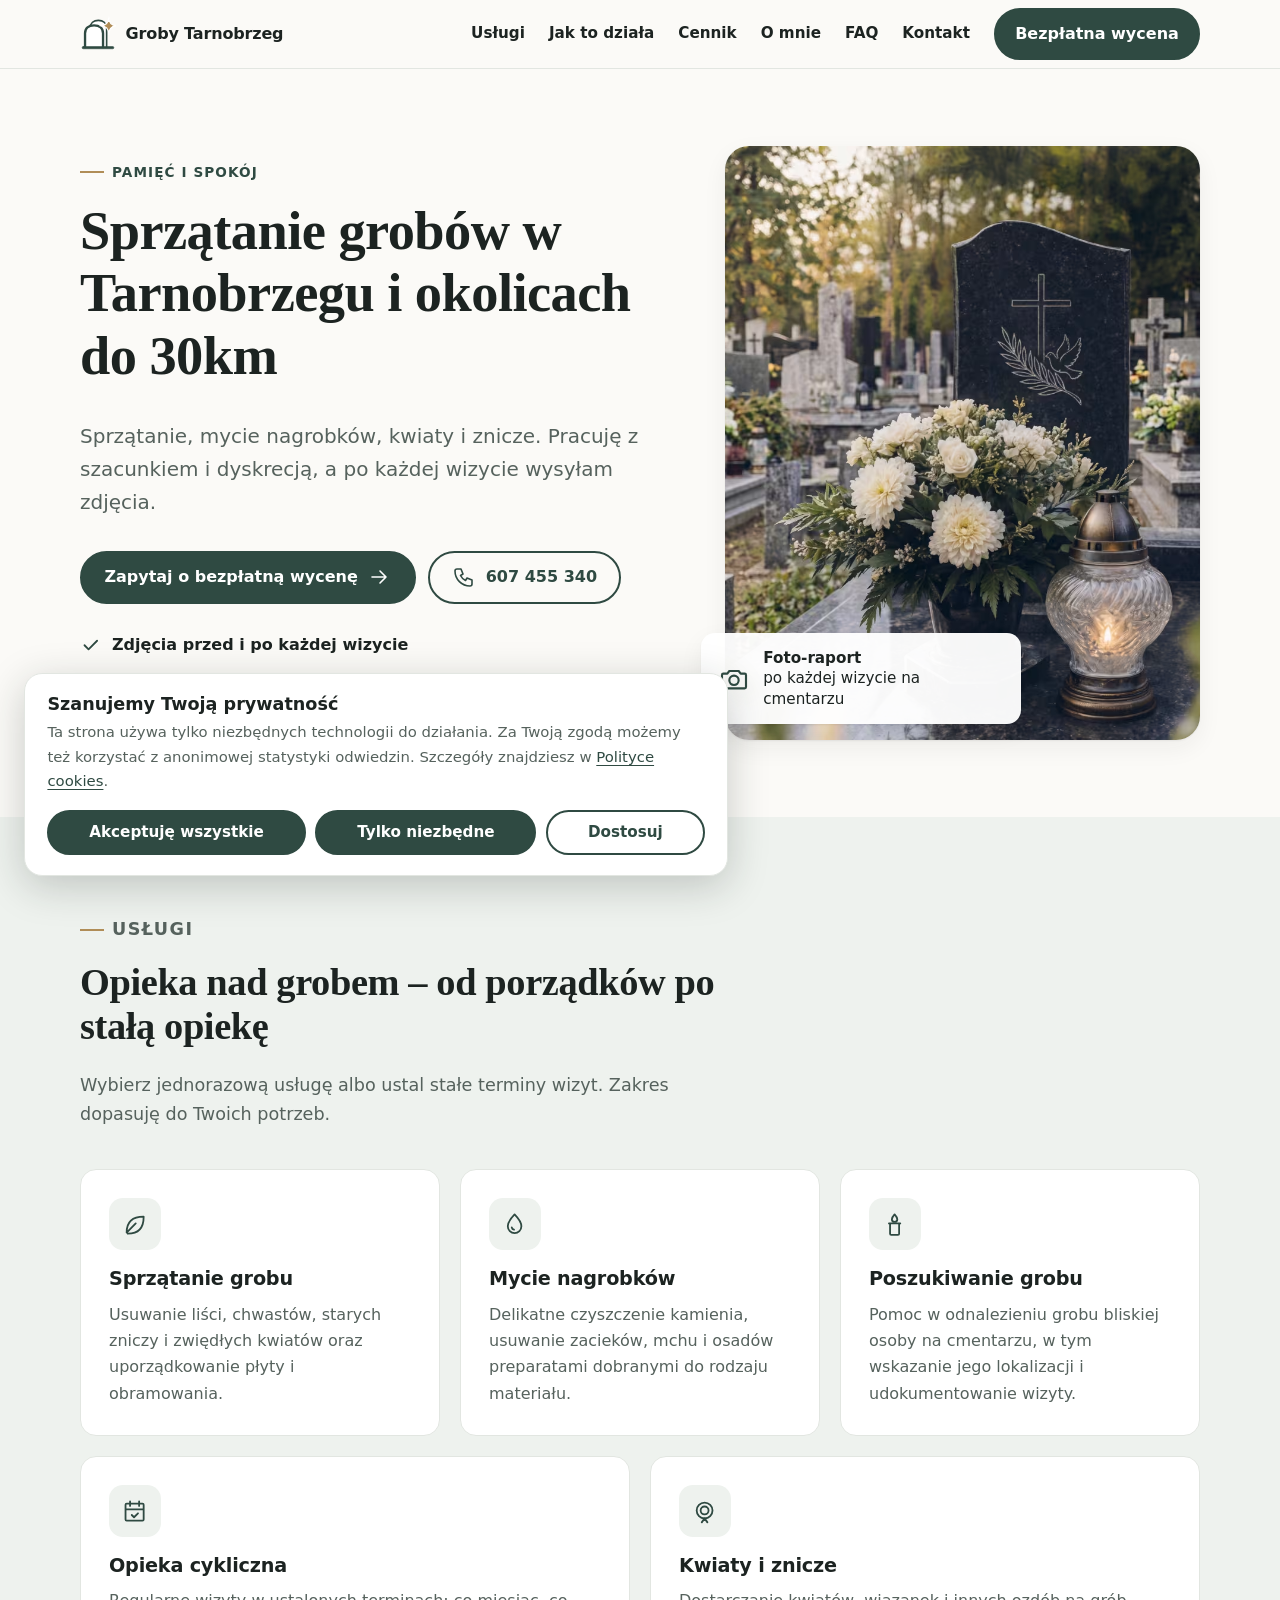
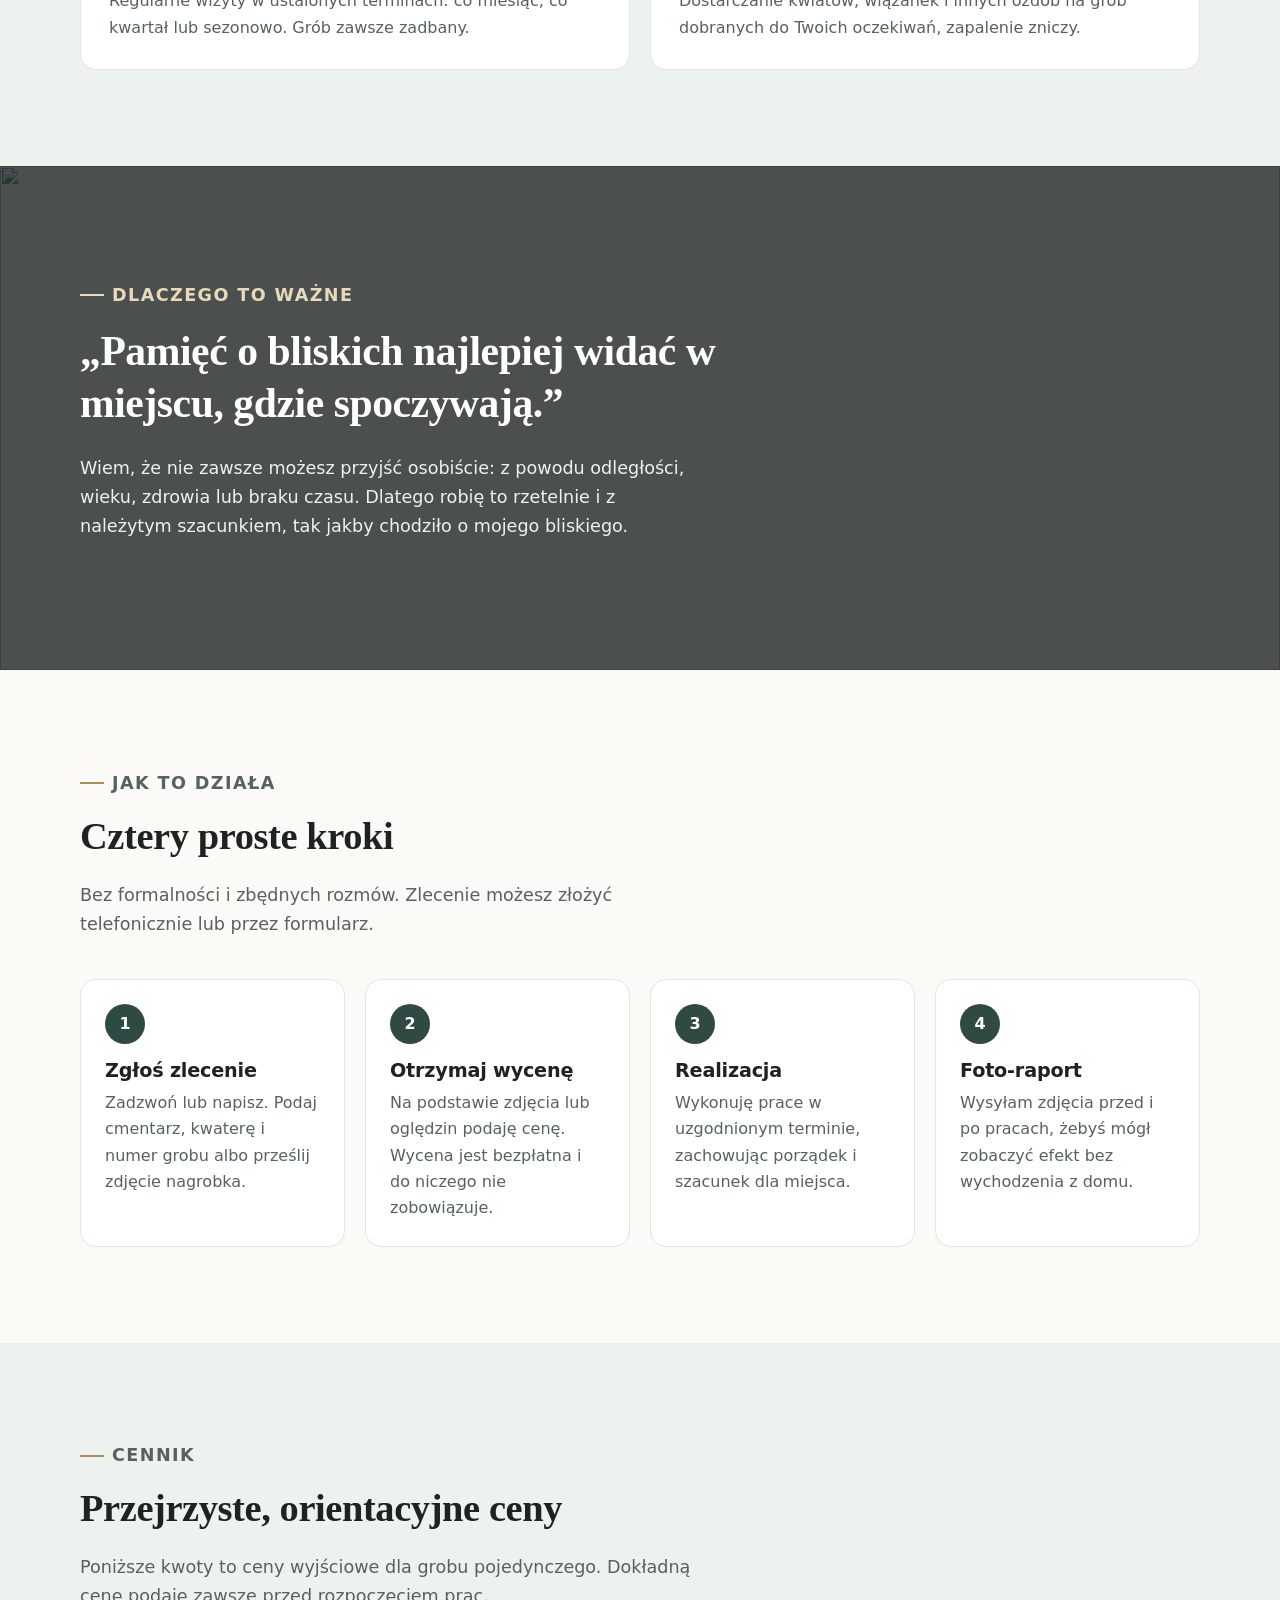
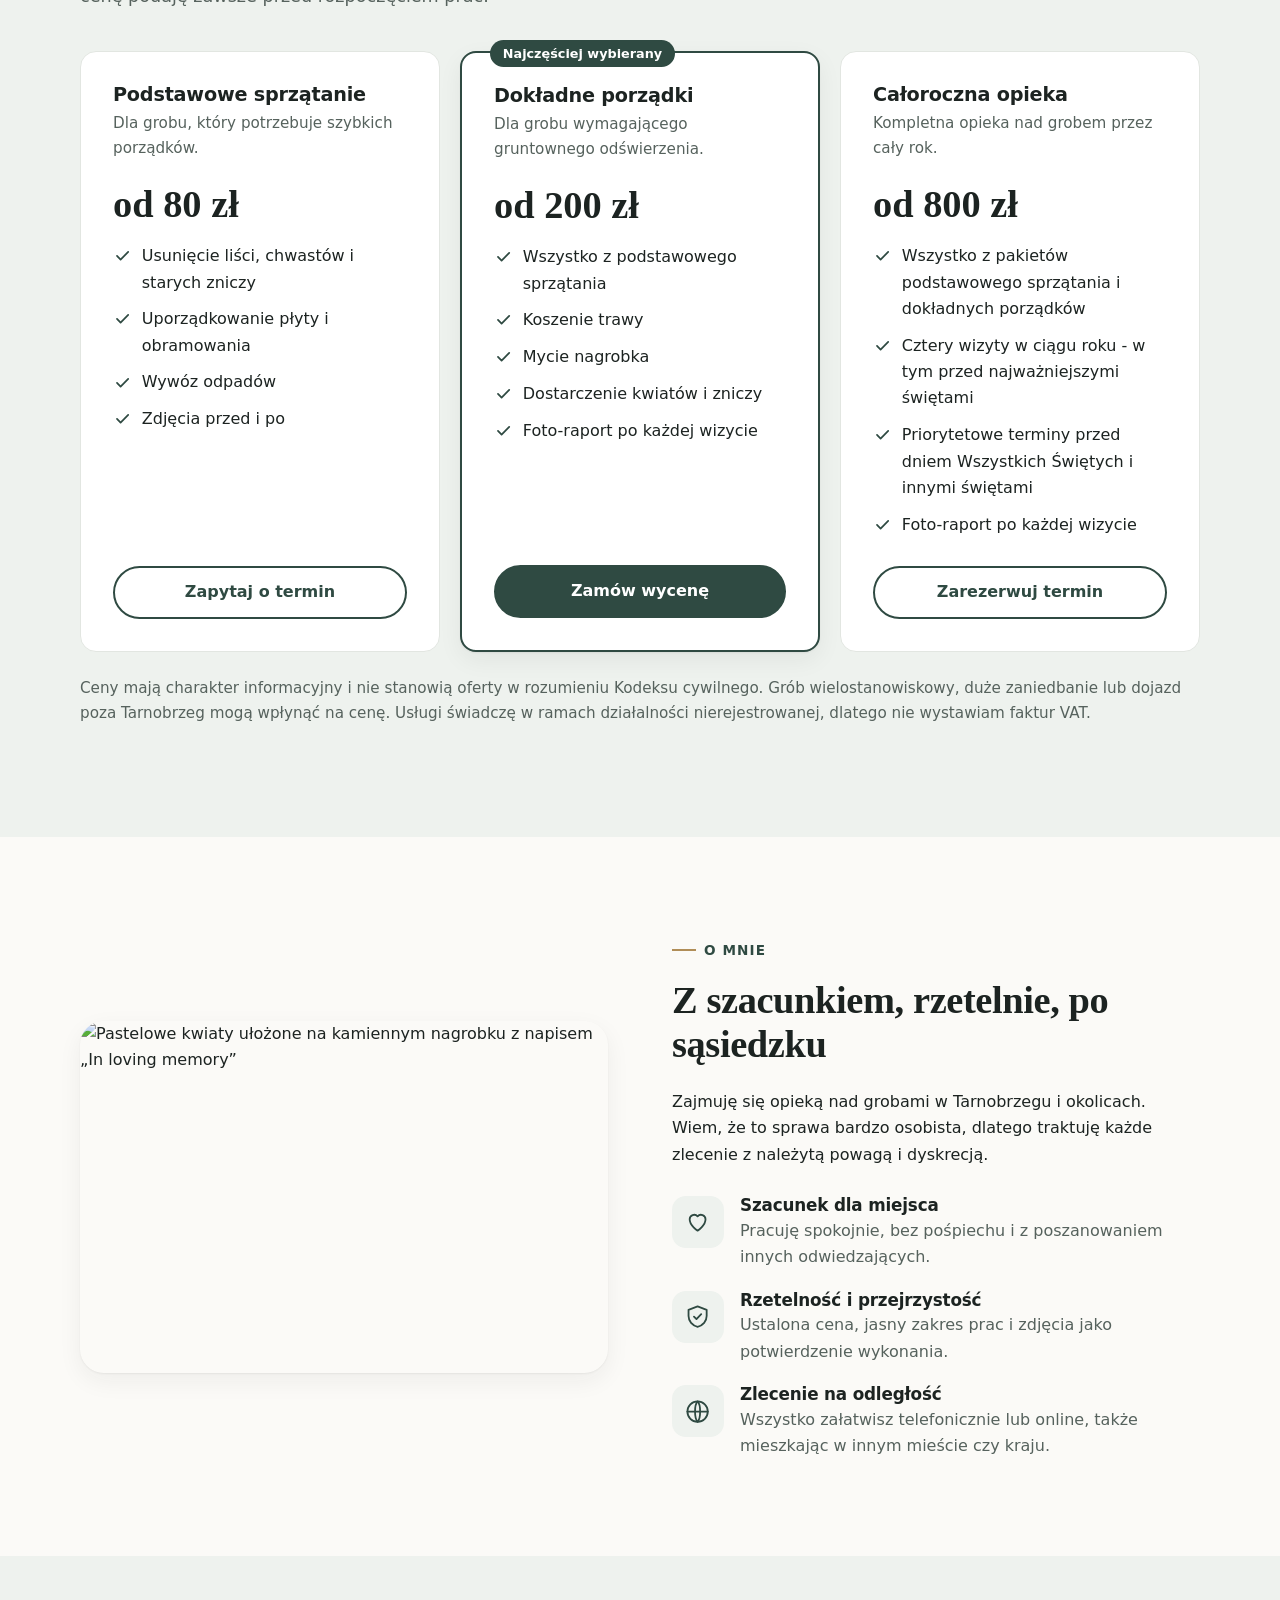
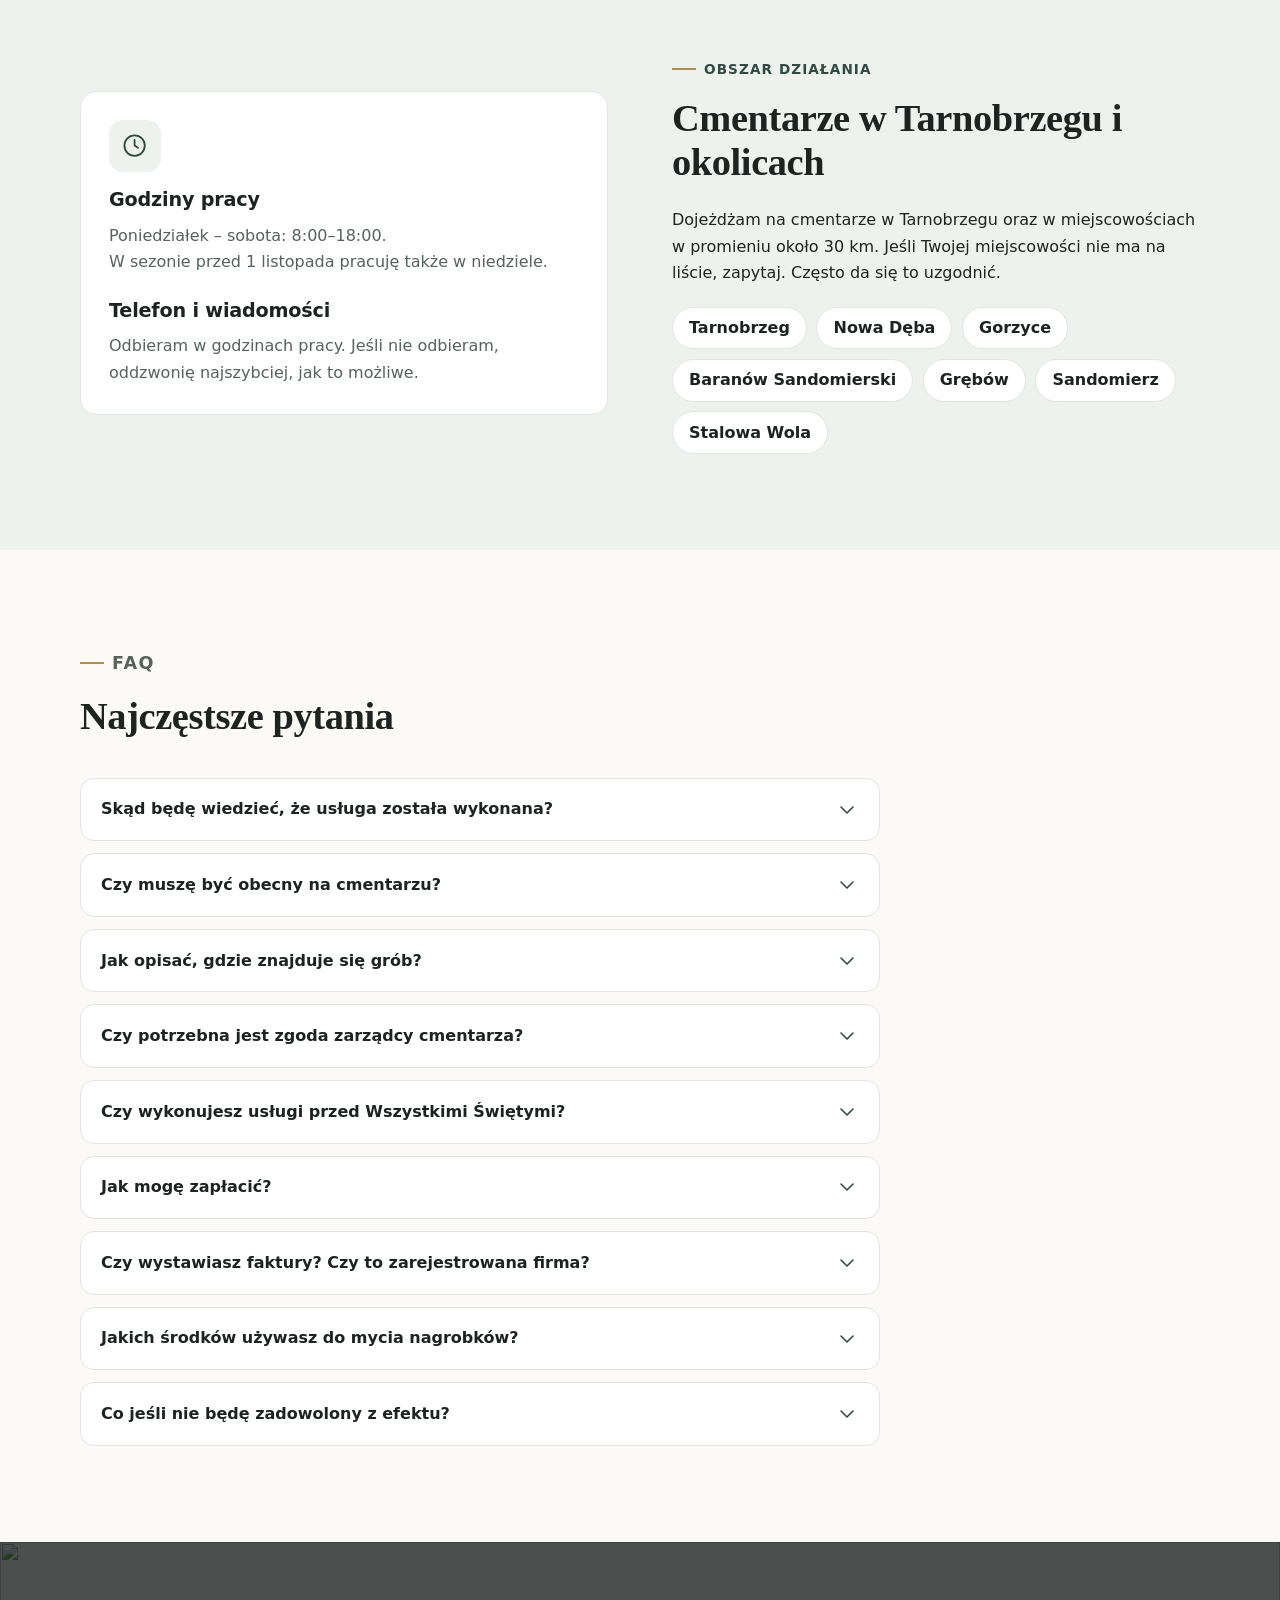
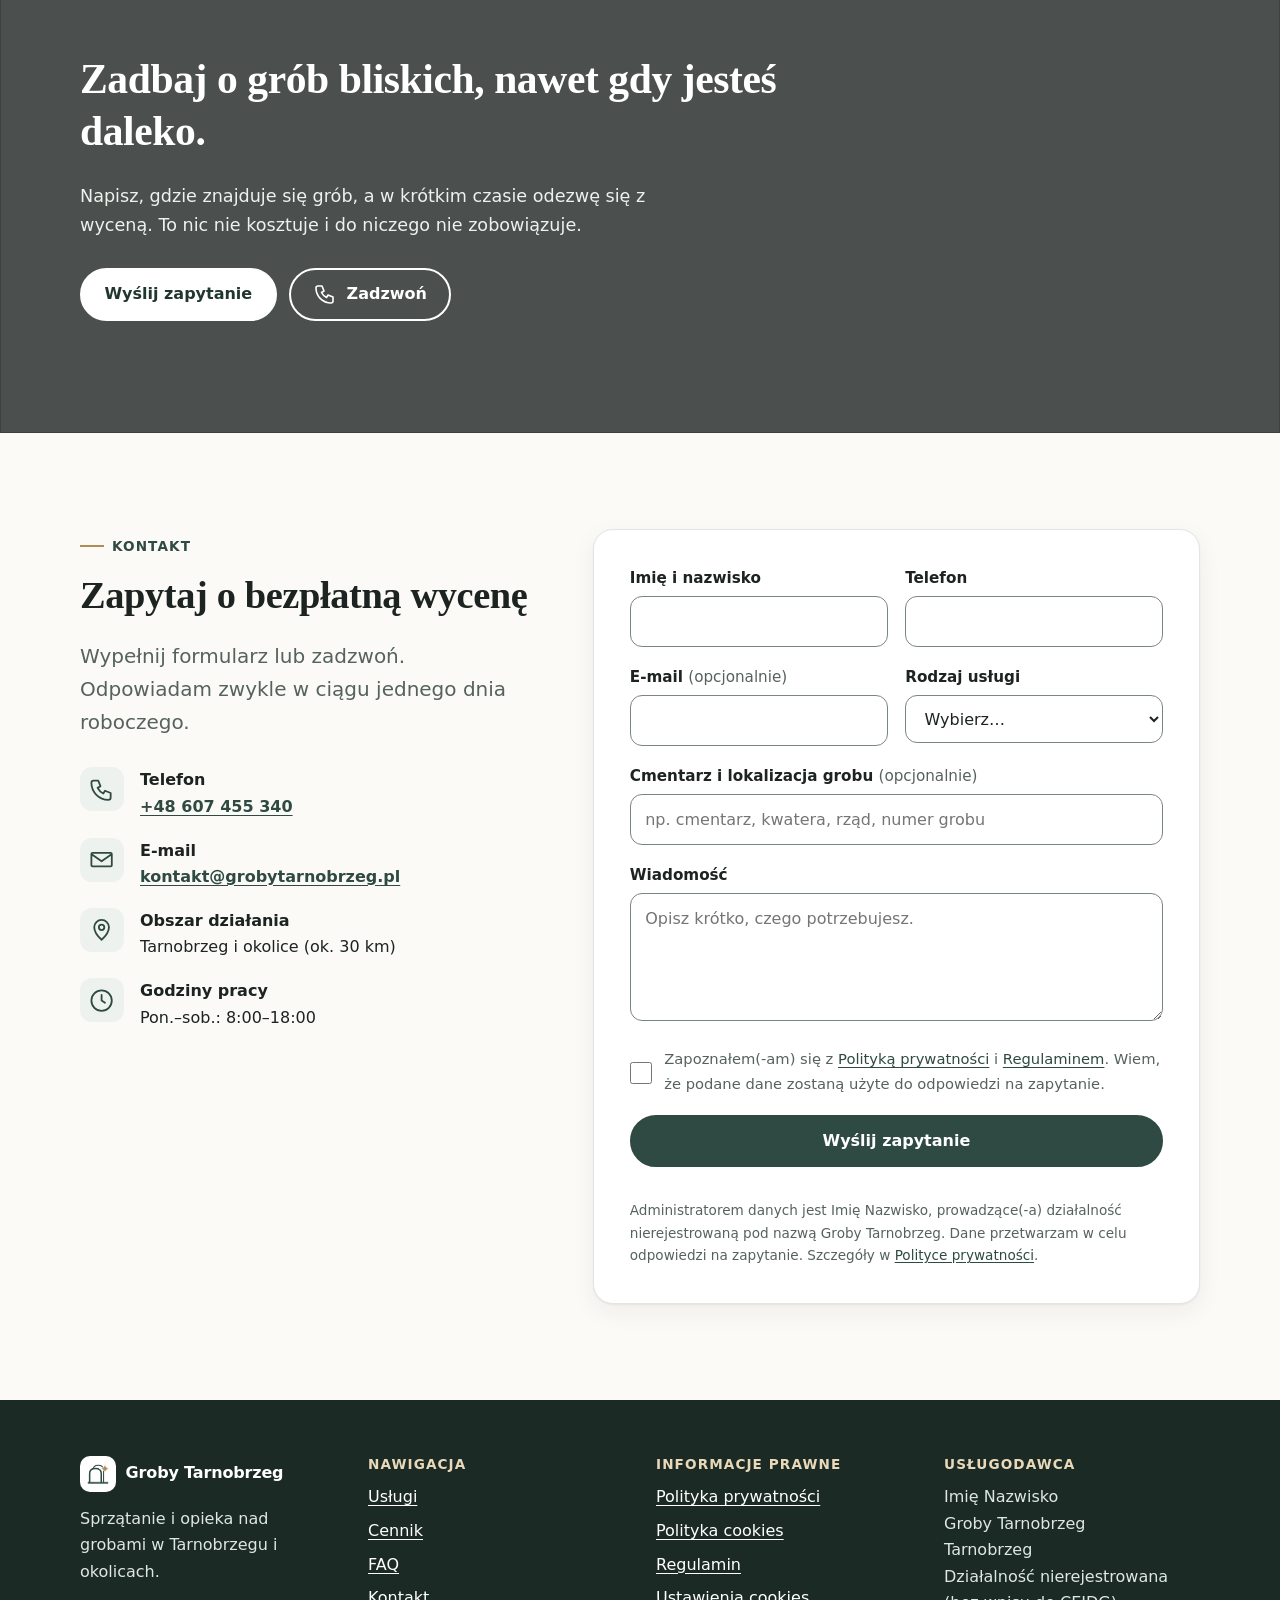
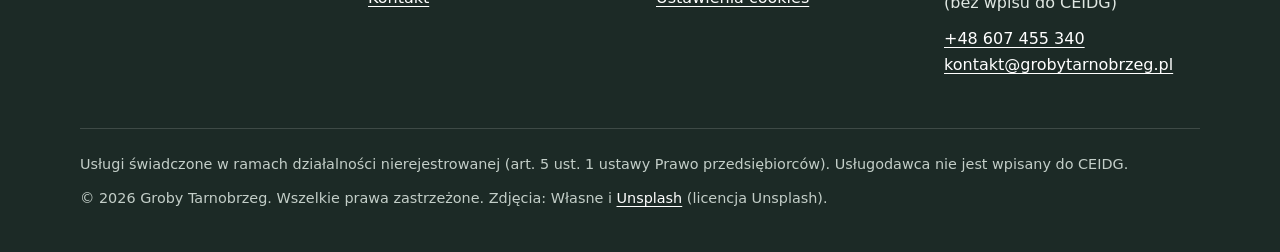
==== commit 614ed5bd: "Sprawdzenie treści do sekcji - obszar działania" ====
--- a/index.html
+++ b/index.html
@@ -204,7 +204,7 @@
     <section class="hero" aria-labelledby="hero-title">
       <div class="container hero-grid">
         <div>
-          <p class="eyebrow">Sprzątanie grobów</p>
+          <p class="eyebrow">Pamięć i spokój</p>
           <h1 id="hero-title">Sprzątanie grobów w Tarnobrzegu i okolicach do 30km</h1>
           <p class="lead">Sprzątanie, mycie nagrobków, kwiaty i znicze. Pracuję z szacunkiem i dyskrecją, a po każdej
             wizycie wysyłam zdjęcia.</p>
